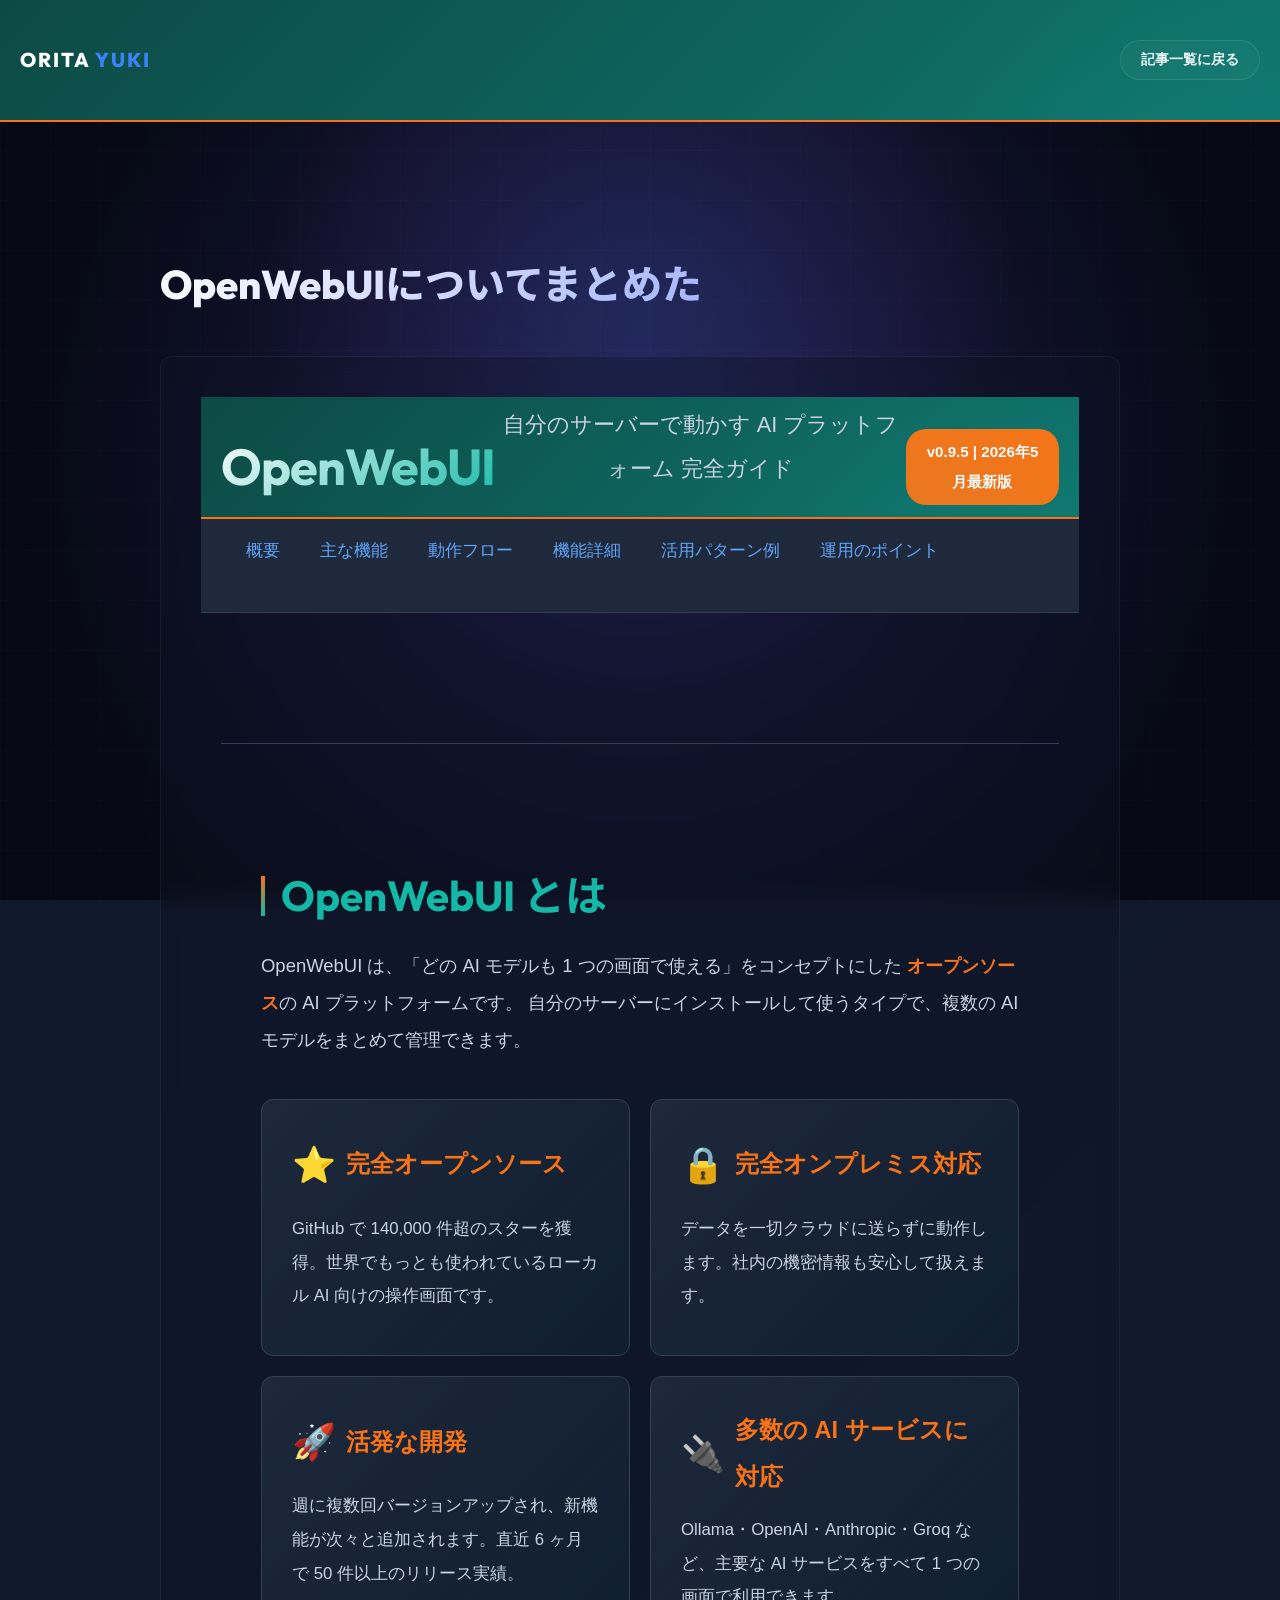
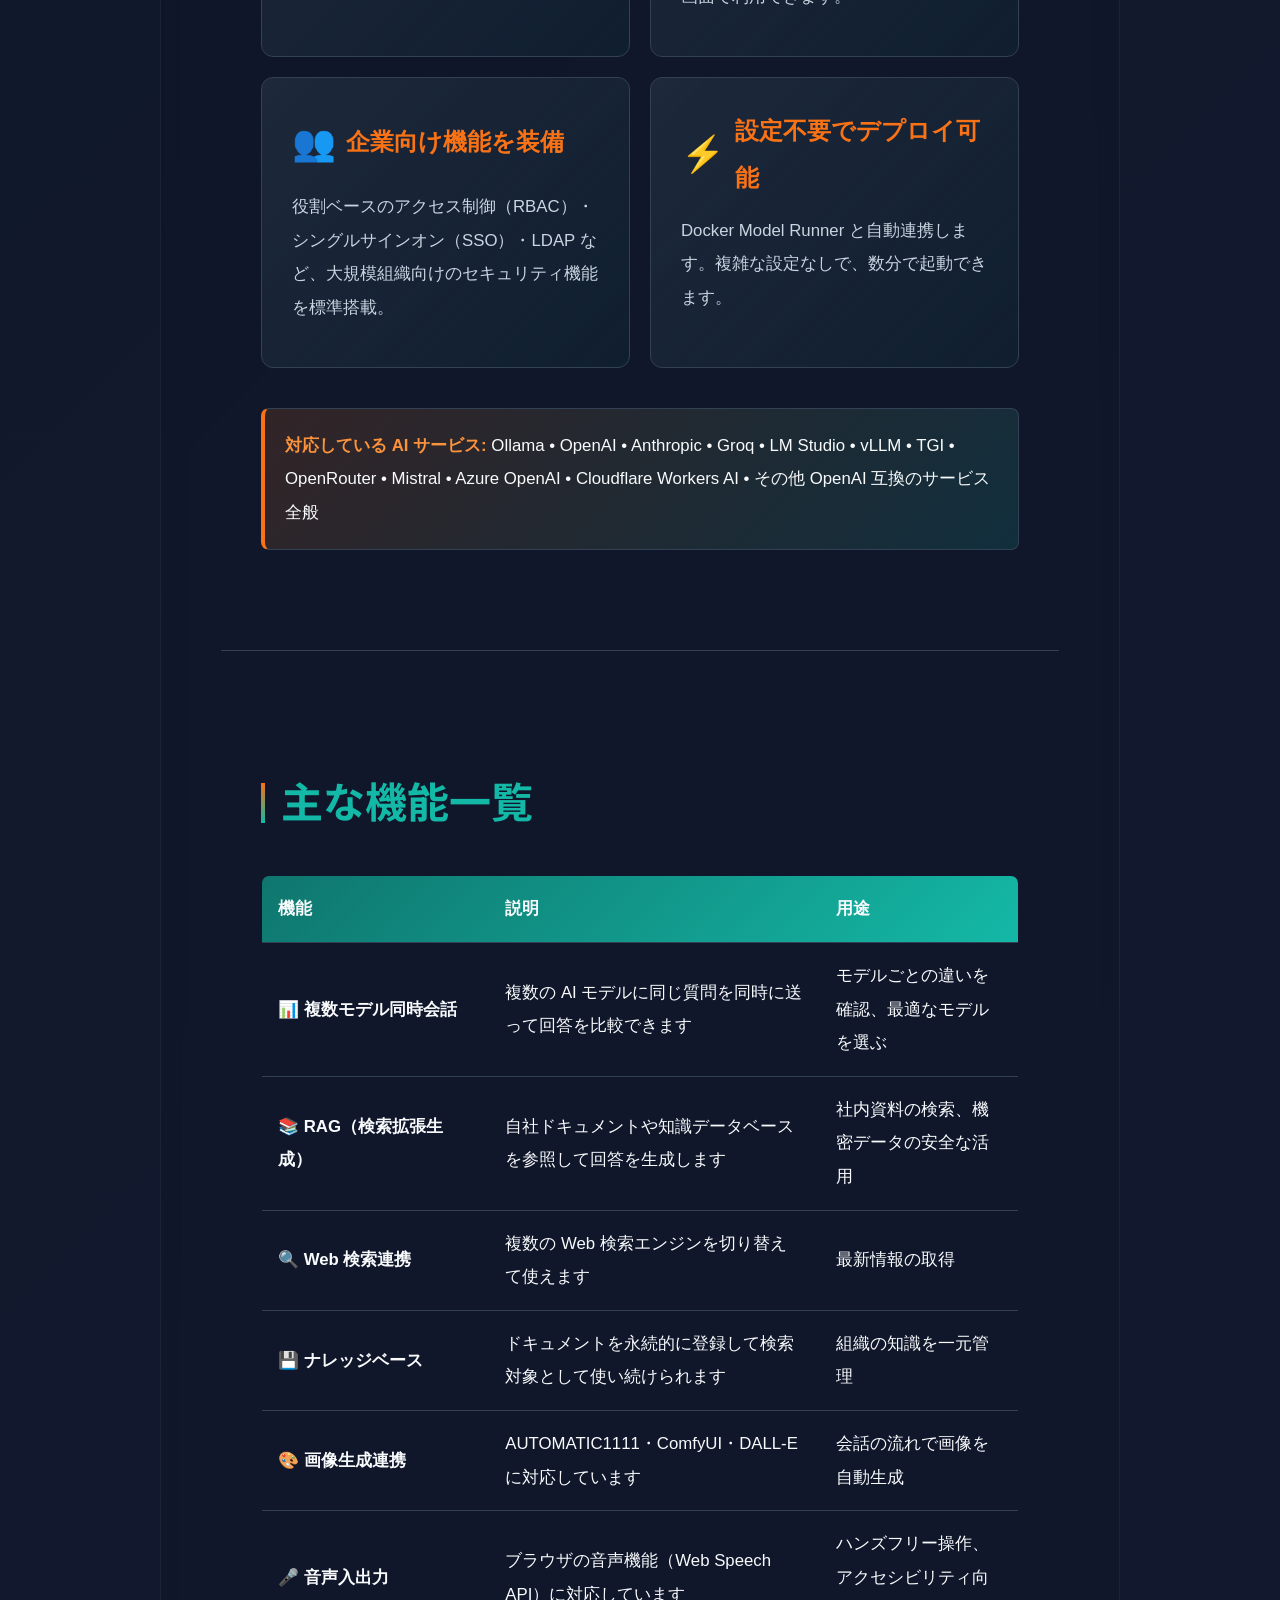
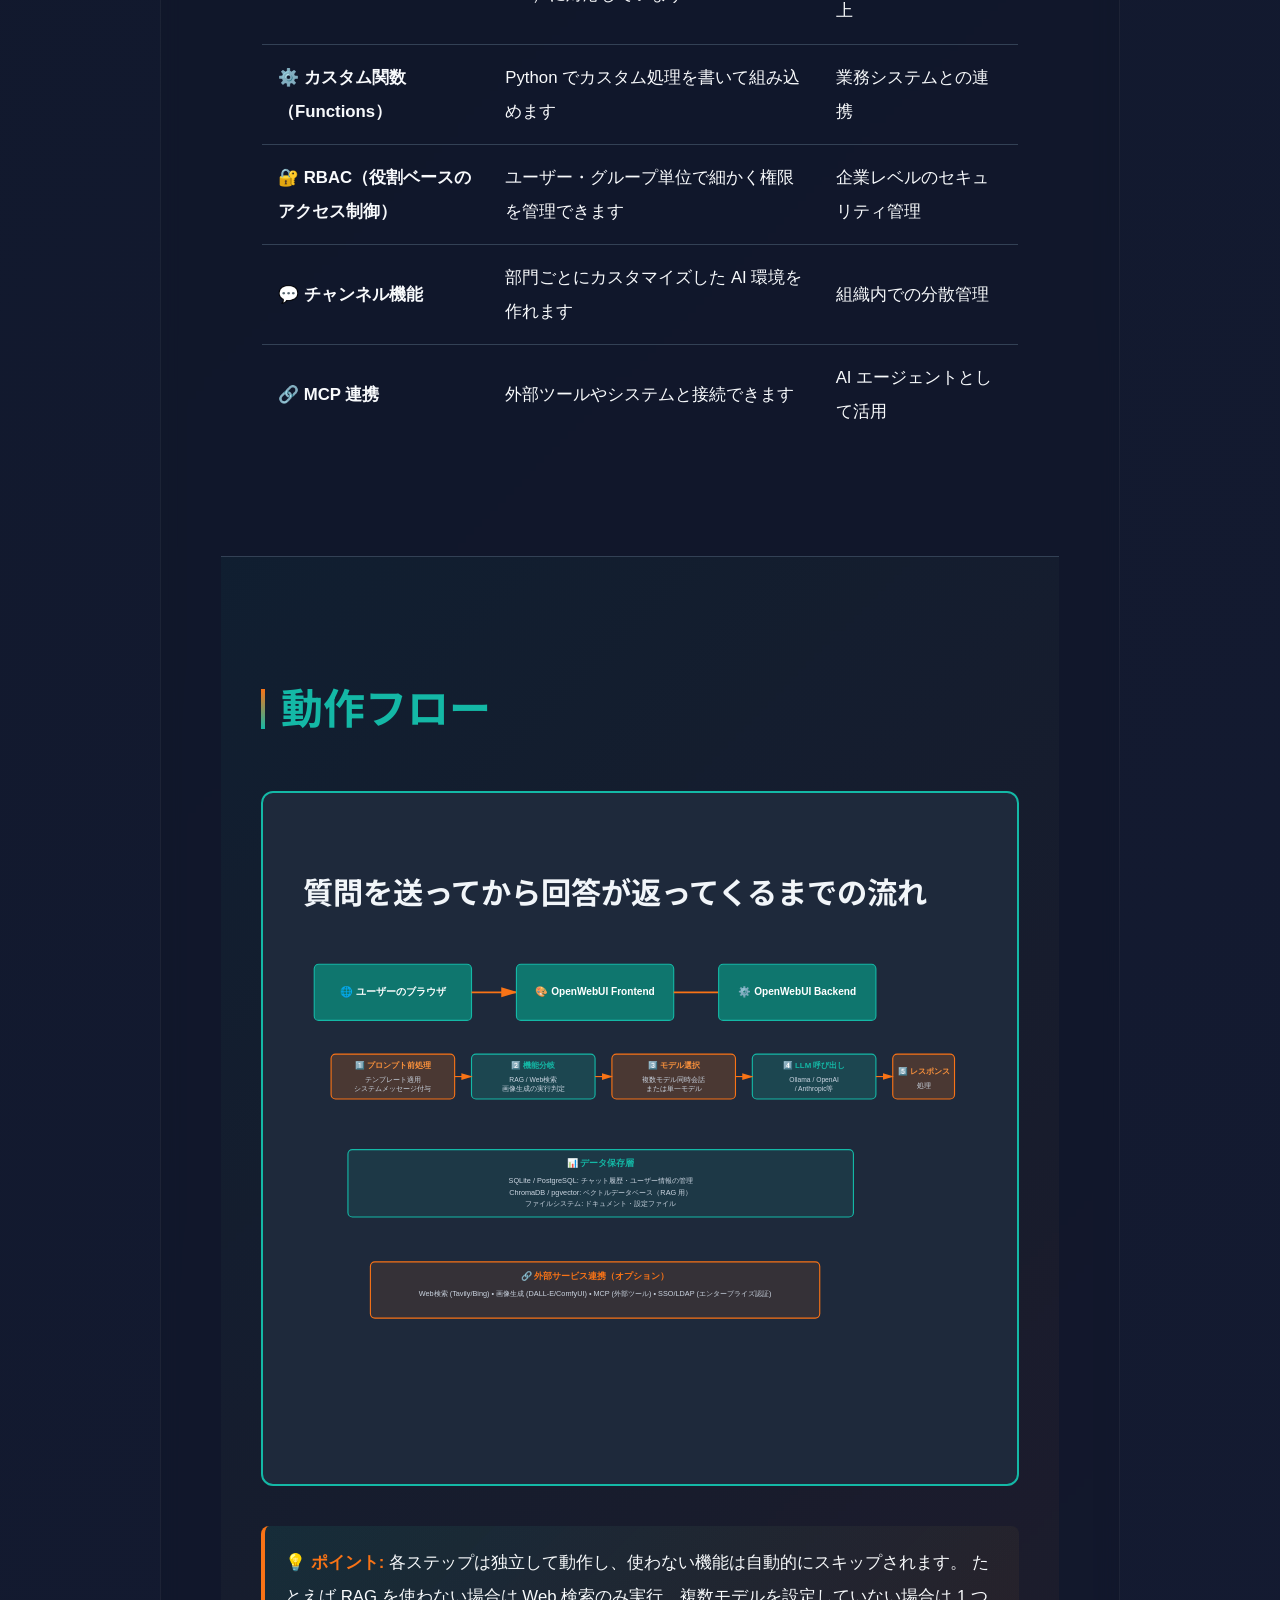
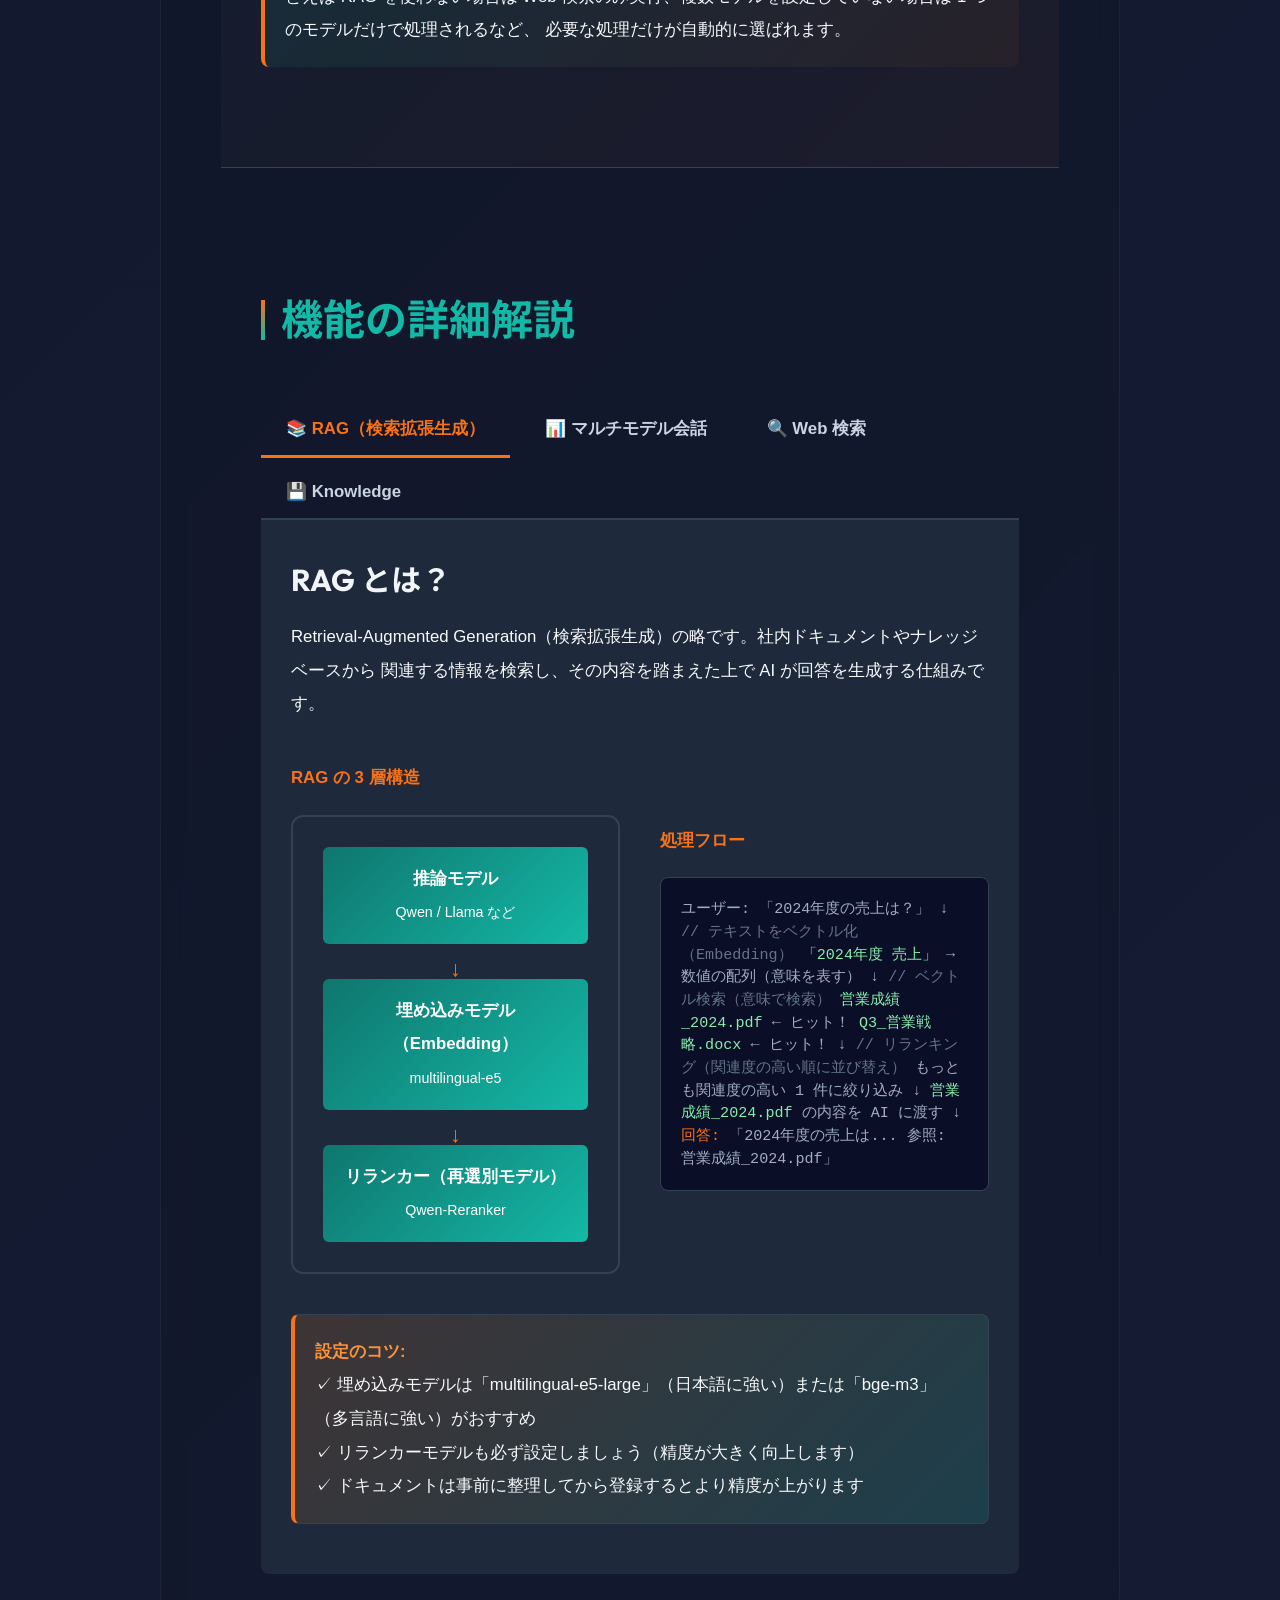
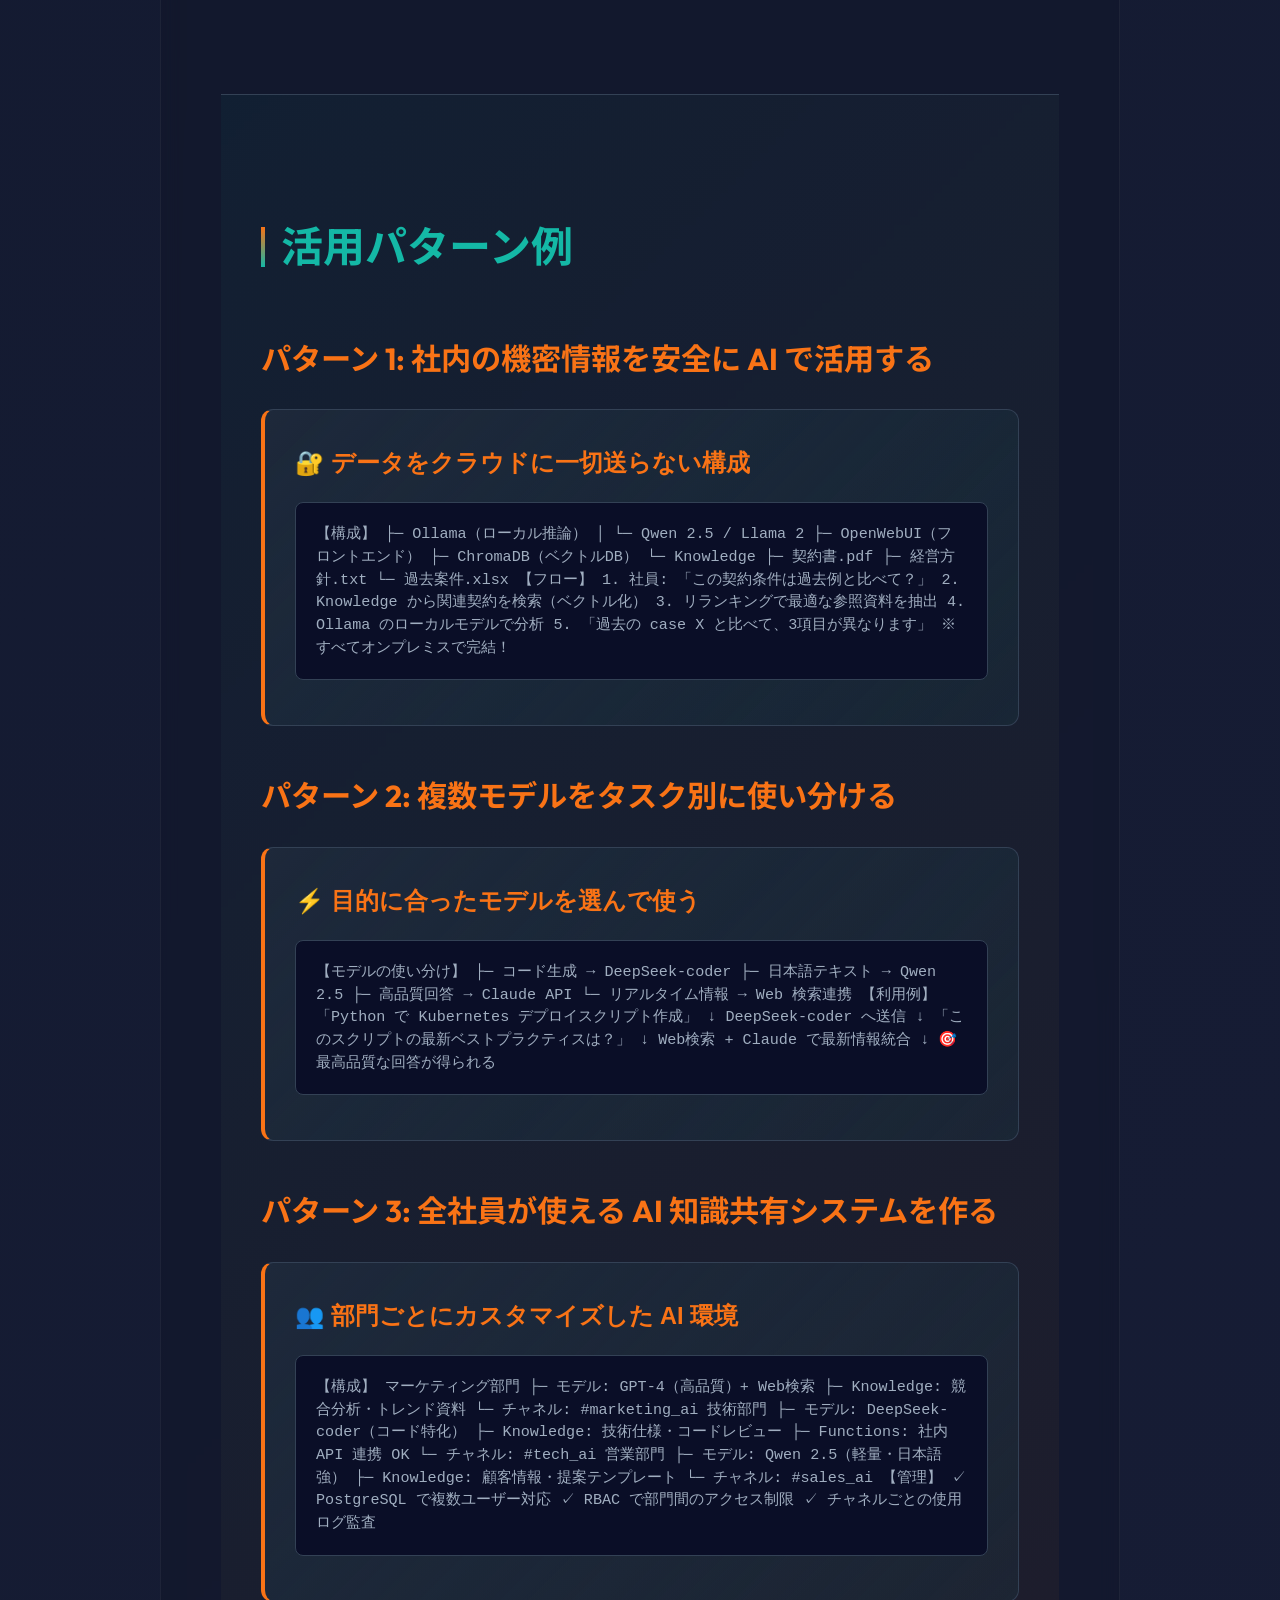
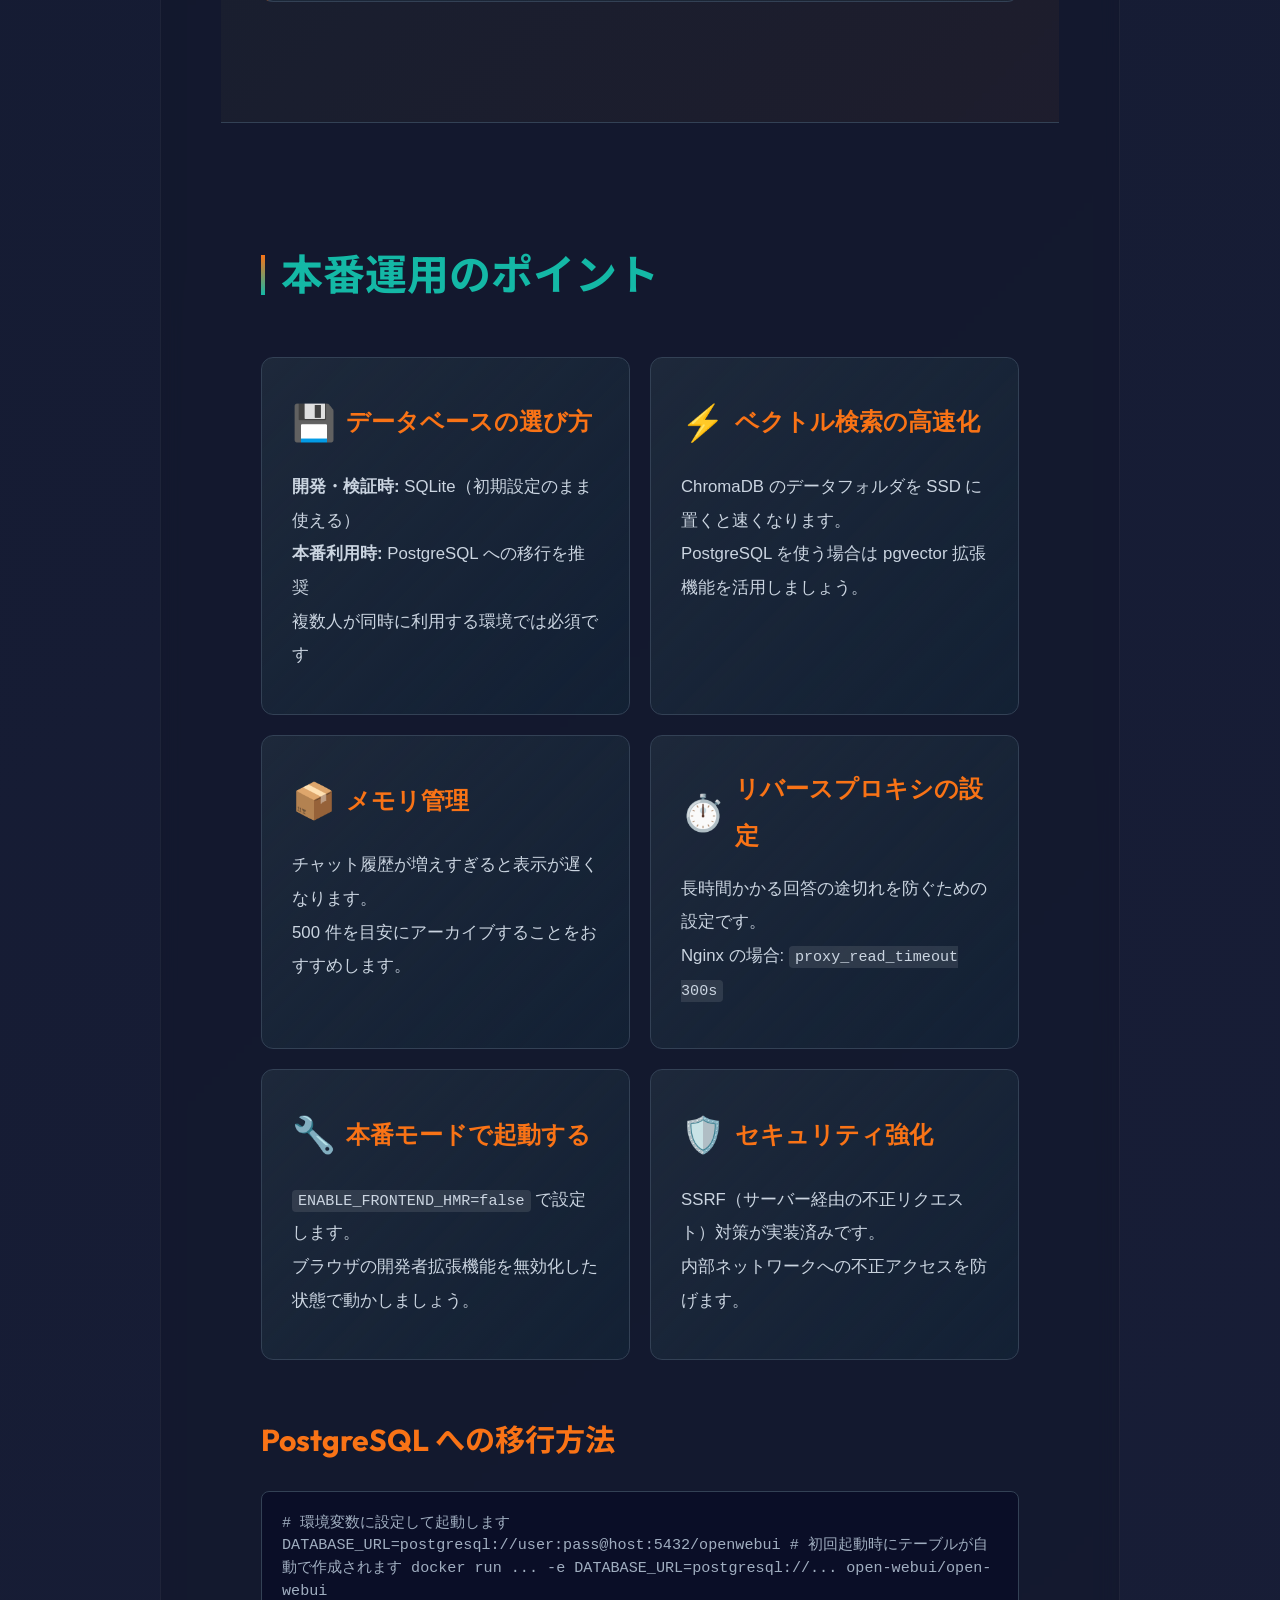
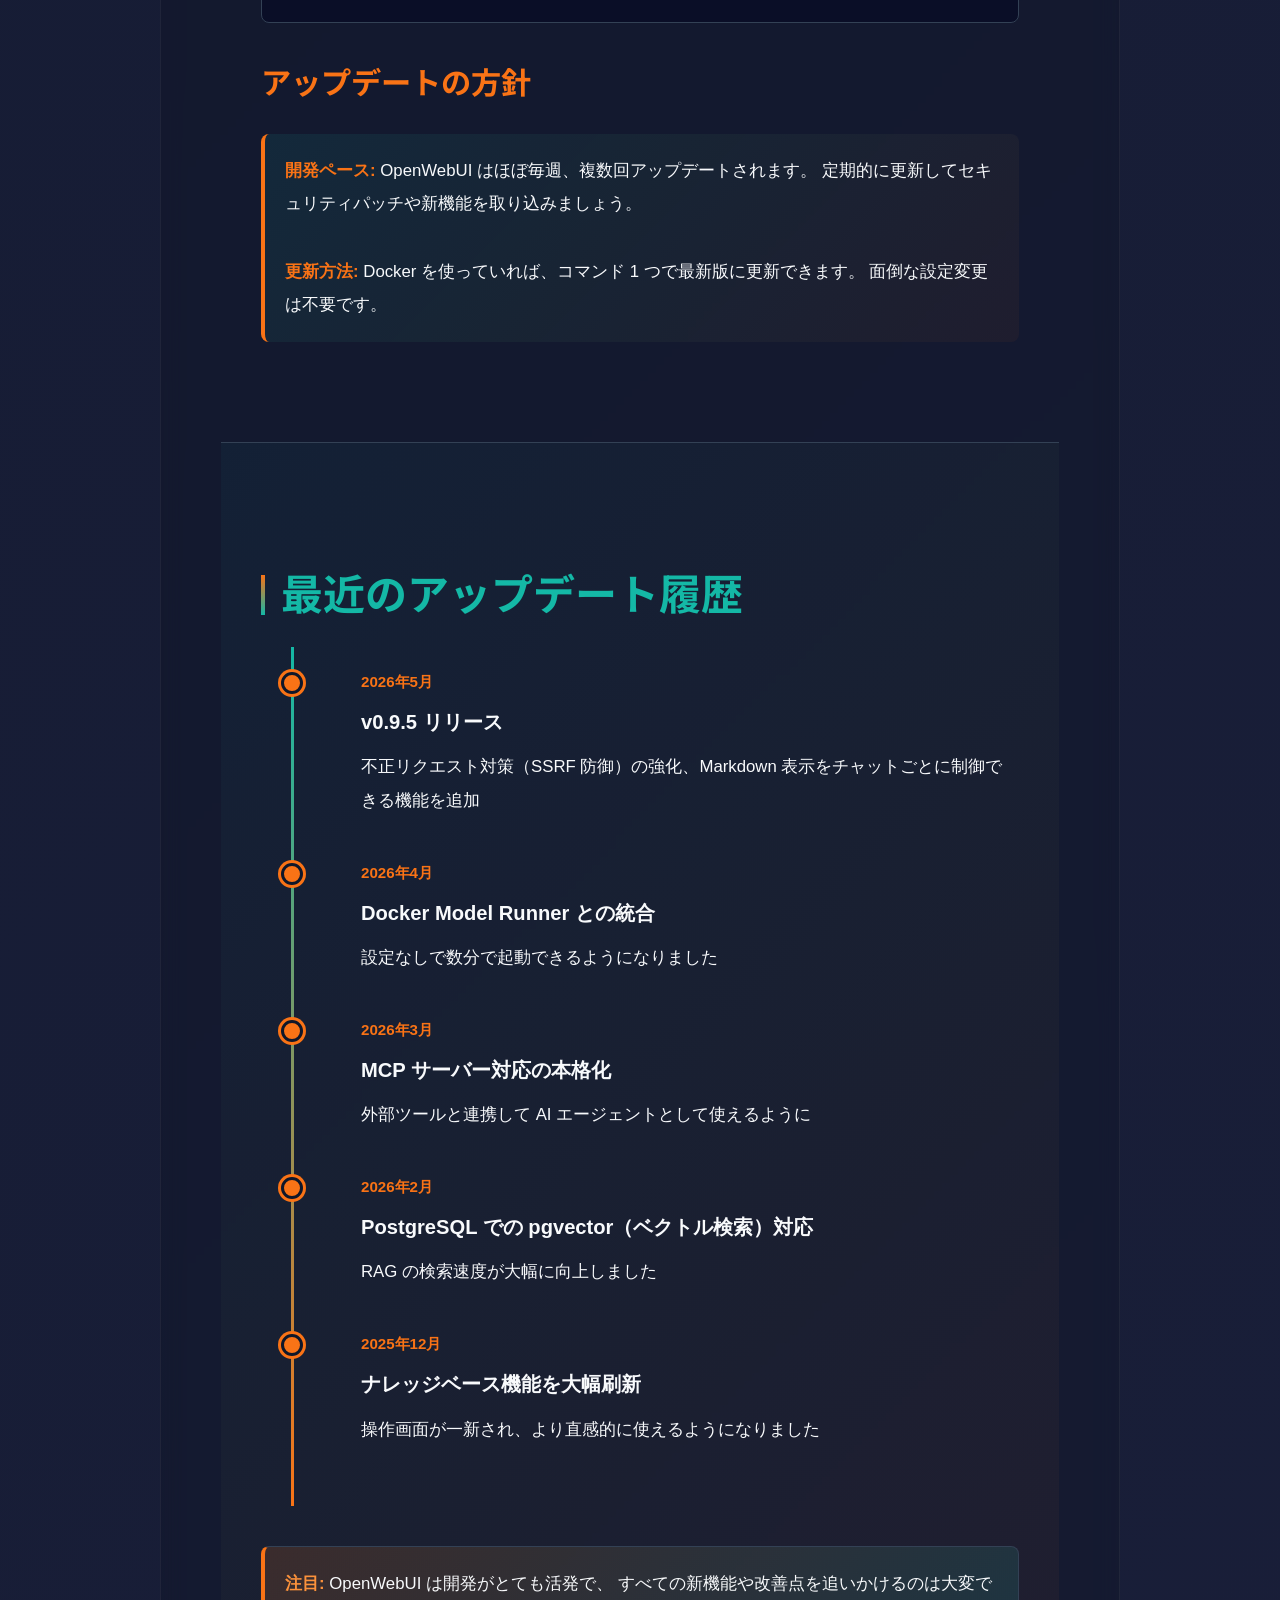
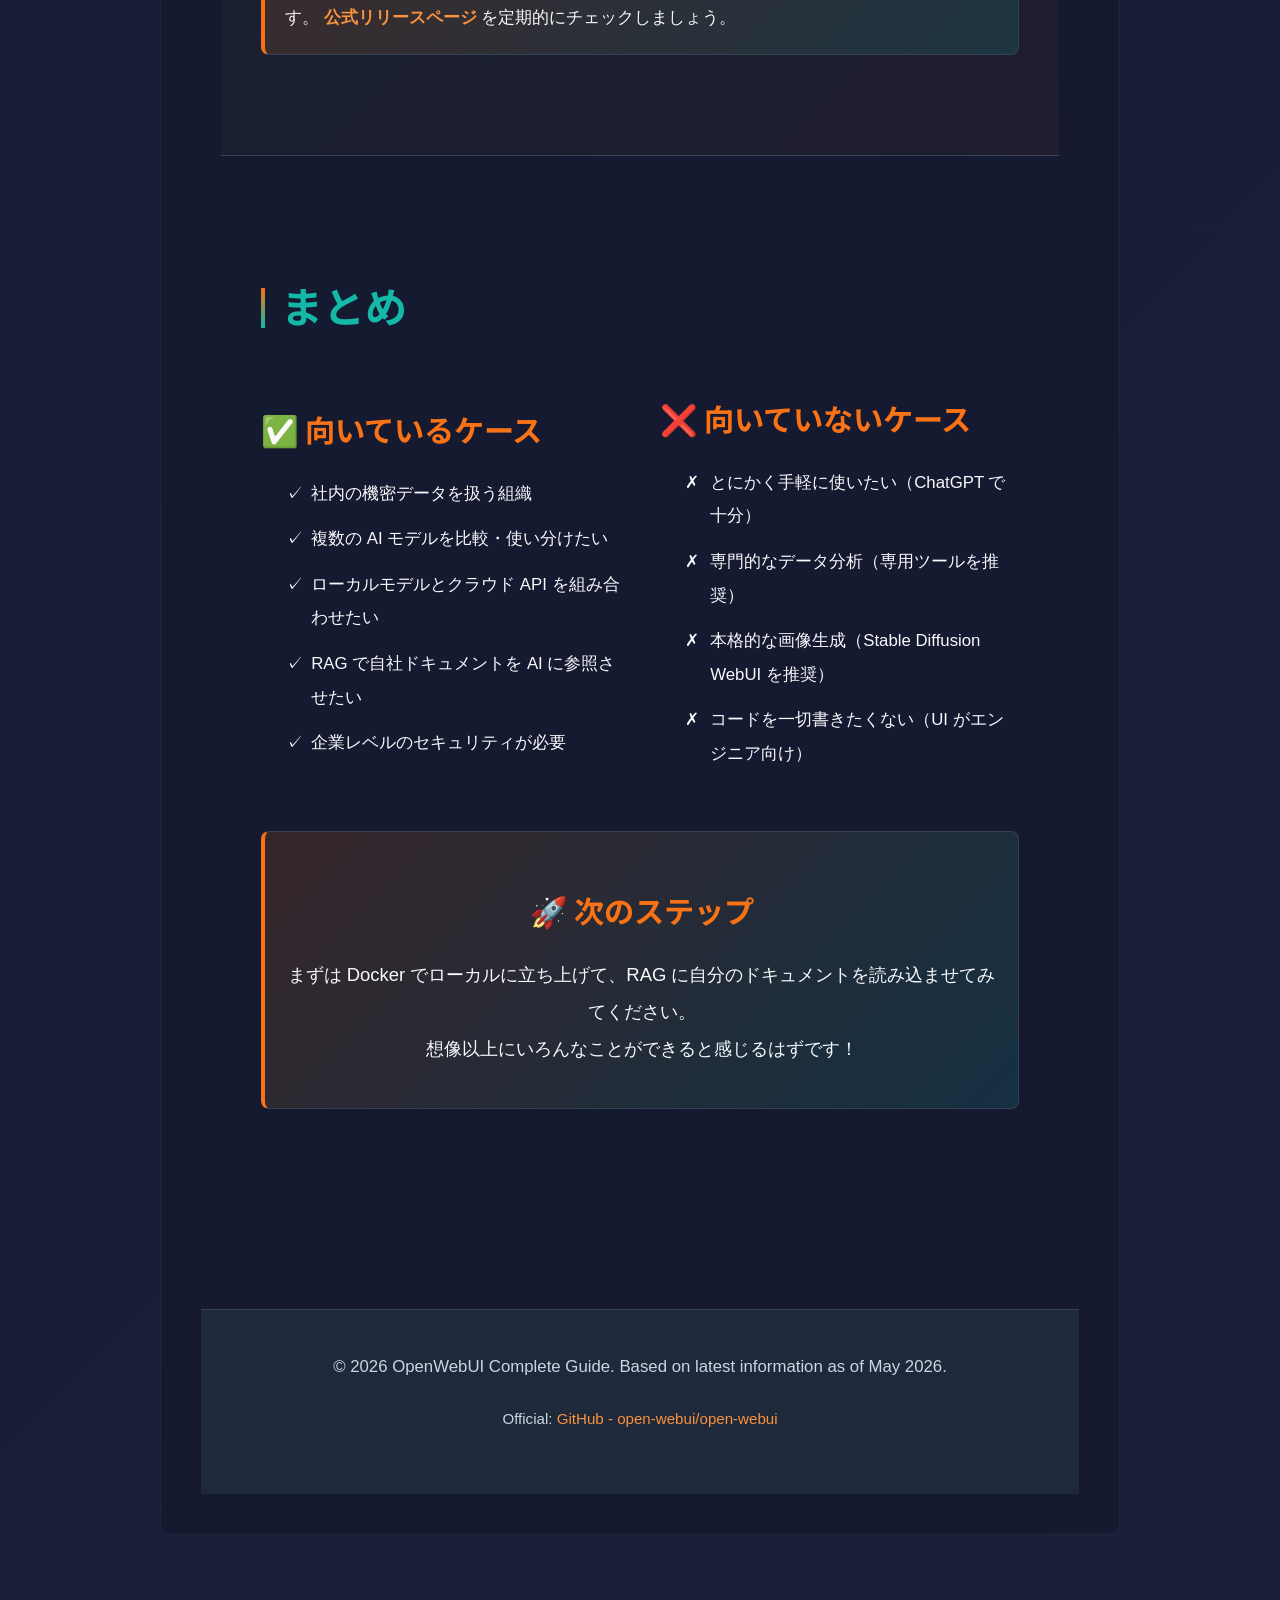
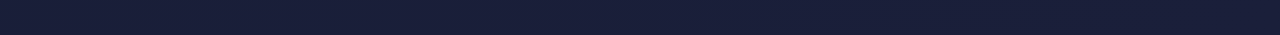
==== article_001.html @ 6fba6cfe "Add files via upload" ====
<!DOCTYPE html>
<html lang="ja">
<head>
    <meta charset="UTF-8">
    <meta name="viewport" content="width=device-width, initial-scale=1.0">
    <title>OpenWebUIについてまとめた</title>
    <link rel="stylesheet" href="style.css">
    <style>
        .article-body {
            background:rgba(15,22,38,.4);
            border:1px solid rgba(255,255,255,.05);
            backdrop-filter:blur(10px);
            padding:40px;border-radius:12px;margin-top:30px;
            color:#f8fafc;line-height:2;font-size:1.05rem;
        }
        .article-body p{margin-bottom:20px}
        .article-body h1,.article-body h2,.article-body h3{margin:30px 0 10px;font-weight:700}
        .article-body ul,.article-body ol{padding-left:1.5em;margin-bottom:20px}
        .article-body li{margin-bottom:6px}
        .article-body code{background:rgba(255,255,255,.1);padding:2px 6px;border-radius:4px;font-family:monospace;font-size:.9em}
        .article-body pre{background:rgba(0,0,0,.3);padding:16px;border-radius:8px;overflow-x:auto;margin-bottom:20px}
        .article-body pre code{background:none;padding:0}
        .article-body a{color:#60a5fa}
        .article-body blockquote{border-left:4px solid rgba(255,255,255,.3);padding-left:16px;margin:20px 0;color:rgba(248,250,252,.7)}
    </style>
</head>
<body>
    <div class="animated-bg">
        <div class="bg-lines" id="bgLines"></div>
        <div class="bg-blob"  id="bgBlob"></div>
    </div>
    <header>
        <a href="index.html" class="logo">ORITA <span class="logo-highlight">YUKI</span></a>
        <a href="articles.html" class="header-home-btn">記事一覧に戻る</a>
    </header>
    <main>
        <h1 class="page-title reveal">OpenWebUIについてまとめた</h1>
        <div class="article-body reveal">
<!DOCTYPE html>
<html lang="ja">
<head>
    <meta charset="UTF-8">
    <meta name="viewport" content="width=device-width, initial-scale=1.0">
    <title>OpenWebUI 完全ガイド 2026年5月最新版</title>
    <style>
        :root {
            --primary: #0f766e;
            --primary-light: #14b8a6;
            --primary-dark: #0d4a45;
            --accent: #f97316;
            --accent-light: #fb923c;
            --bg: #0f172a;
            --bg-card: #1e293b;
            --text: #f1f5f9;
            --text-muted: #cbd5e1;
            --border: #334155;
        }

        * {
            margin: 0;
            padding: 0;
            box-sizing: border-box;
        }

        body {
            font-family: 'Segoe UI', -apple-system, BlinkMacSystemFont, 'Helvetica Neue', sans-serif;
            background: linear-gradient(135deg, var(--bg) 0%, #1a1f3a 100%);
            color: var(--text);
            line-height: 1.6;
            overflow-x: hidden;
        }

        /* Header */
        header {
            background: linear-gradient(135deg, var(--primary-dark) 0%, var(--primary) 100%);
            padding: 60px 20px;
            text-align: center;
            border-bottom: 2px solid var(--accent);
            position: relative;
            overflow: hidden;
        }

        header::before {
            content: '';
            position: absolute;
            top: -50%;
            right: -10%;
            width: 500px;
            height: 500px;
            background: radial-gradient(circle, rgba(20, 184, 166, 0.1) 0%, transparent 70%);
            border-radius: 50%;
        }

        header h1 {
            font-size: 3em;
            font-weight: 800;
            margin-bottom: 10px;
            position: relative;
            z-index: 1;
            letter-spacing: -1px;
            background: linear-gradient(135deg, #ffffff 0%, var(--primary-light) 100%);
            -webkit-background-clip: text;
            -webkit-text-fill-color: transparent;
            background-clip: text;
        }

        header p {
            font-size: 1.3em;
            color: var(--text-muted);
            position: relative;
            z-index: 1;
        }

        .version-badge {
            display: inline-block;
            background: var(--accent);
            color: white;
            padding: 8px 16px;
            border-radius: 20px;
            font-size: 0.9em;
            font-weight: 600;
            margin-top: 20px;
            animation: pulse 2s ease-in-out infinite;
        }

        @keyframes pulse {
            0%, 100% { opacity: 1; }
            50% { opacity: 0.8; }
        }

        /* Container */
        .container {
            max-width: 1200px;
            margin: 0 auto;
            padding: 0 20px;
        }

        /* Navigation */
        nav {
            background: var(--bg-card);
            border-bottom: 1px solid var(--border);
            position: sticky;
            top: 0;
            z-index: 100;
            backdrop-filter: blur(10px);
        }

        nav ul {
            list-style: none;
            display: flex;
            flex-wrap: wrap;
            max-width: 1200px;
            margin: 0 auto;
            padding: 0 20px;
        }

        nav a {
            display: block;
            padding: 15px 20px;
            color: var(--text-muted);
            text-decoration: none;
            border-bottom: 3px solid transparent;
            transition: all 0.3s ease;
            font-weight: 500;
        }

        nav a:hover {
            color: var(--accent);
            border-bottom-color: var(--accent);
        }

        /* Main Content */
        main {
            animation: fadeIn 0.6s ease-out;
        }

        @keyframes fadeIn {
            from {
                opacity: 0;
                transform: translateY(20px);
            }
            to {
                opacity: 1;
                transform: translateY(0);
            }
        }

        /* Sections */
        section {
            padding: 80px 20px;
            border-top: 1px solid var(--border);
        }

        section h2 {
            font-size: 2.5em;
            margin-bottom: 30px;
            color: var(--primary-light);
            position: relative;
            padding-left: 20px;
        }

        section h2::before {
            content: '';
            position: absolute;
            left: 0;
            top: 50%;
            transform: translateY(-50%);
            width: 4px;
            height: 40px;
            background: linear-gradient(180deg, var(--accent) 0%, var(--primary-light) 100%);
        }

        section h3 {
            font-size: 1.8em;
            margin: 40px 0 20px 0;
            color: var(--text);
        }

        /* Feature Grid */
        .feature-grid {
            display: grid;
            grid-template-columns: repeat(auto-fit, minmax(300px, 1fr));
            gap: 20px;
            margin: 40px 0;
        }

        .feature-card {
            background: linear-gradient(135deg, var(--bg-card) 0%, rgba(20, 184, 166, 0.05) 100%);
            border: 1px solid var(--border);
            border-radius: 12px;
            padding: 30px;
            transition: all 0.3s ease;
            position: relative;
            overflow: hidden;
        }

        .feature-card::before {
            content: '';
            position: absolute;
            top: 0;
            left: 0;
            right: 0;
            height: 3px;
            background: linear-gradient(90deg, var(--accent), var(--primary-light));
            transform: scaleX(0);
            transform-origin: left;
            transition: transform 0.3s ease;
        }

        .feature-card:hover {
            border-color: var(--primary-light);
            box-shadow: 0 8px 32px rgba(20, 184, 166, 0.15);
            transform: translateY(-5px);
        }

        .feature-card:hover::before {
            transform: scaleX(1);
        }

        .feature-card h4 {
            font-size: 1.4em;
            margin-bottom: 12px;
            color: var(--accent);
            display: flex;
            align-items: center;
            gap: 10px;
        }

        .feature-card p {
            color: var(--text-muted);
            margin-bottom: 12px;
        }

        .feature-icon {
            font-size: 1.5em;
        }

        /* Flow Diagram */
        .flow-diagram {
            background: var(--bg-card);
            border: 2px solid var(--primary-light);
            border-radius: 12px;
            padding: 40px;
            margin: 40px 0;
            position: relative;
            overflow-x: auto;
        }

        .flow-step {
            display: inline-flex;
            align-items: center;
            gap: 15px;
            margin-right: 20px;
            margin-bottom: 20px;
        }

        .flow-box {
            background: linear-gradient(135deg, var(--primary) 0%, var(--primary-light) 100%);
            color: white;
            padding: 15px 25px;
            border-radius: 8px;
            font-weight: 600;
            white-space: nowrap;
            min-width: fit-content;
        }

        .flow-arrow {
            color: var(--accent);
            font-size: 1.5em;
            font-weight: bold;
        }

        /* Code Block */
        .code-block {
            background: #0a0e27;
            border: 1px solid var(--border);
            border-radius: 8px;
            padding: 20px;
            margin: 20px 0;
            overflow-x: auto;
            font-family: 'Courier New', monospace;
            font-size: 0.9em;
            color: #a0aec0;
            line-height: 1.5;
        }

        .code-block .keyword { color: #f97316; }
        .code-block .string { color: #86efac; }
        .code-block .comment { color: #64748b; }
        .code-block .function { color: #60a5fa; }

        /* Table */
        table {
            width: 100%;
            border-collapse: collapse;
            margin: 30px 0;
            border-radius: 8px;
            overflow: hidden;
            border: 1px solid var(--border);
        }

        thead {
            background: linear-gradient(135deg, var(--primary) 0%, var(--primary-light) 100%);
        }

        th, td {
            padding: 16px;
            text-align: left;
            border-bottom: 1px solid var(--border);
        }

        tr:hover {
            background-color: rgba(20, 184, 166, 0.05);
        }

        tbody tr:last-child td {
            border-bottom: none;
        }

        /* Tabs */
        .tabs {
            margin: 40px 0;
        }

        .tab-buttons {
            display: flex;
            gap: 10px;
            border-bottom: 2px solid var(--border);
            margin-bottom: 0;
            flex-wrap: wrap;
        }

        .tab-button {
            background: none;
            border: none;
            padding: 15px 25px;
            color: var(--text-muted);
            cursor: pointer;
            font-size: 1em;
            font-weight: 600;
            transition: all 0.3s ease;
            border-bottom: 3px solid transparent;
            margin-bottom: -2px;
        }

        .tab-button.active {
            color: var(--accent);
            border-bottom-color: var(--accent);
        }

        .tab-button:hover {
            color: var(--text);
        }

        .tab-content {
            background: var(--bg-card);
            padding: 30px;
            border-radius: 0 0 8px 8px;
            display: none;
            animation: fadeIn 0.3s ease;
        }

        .tab-content.active {
            display: block;
        }

        /* Timeline */
        .timeline {
            position: relative;
            padding: 20px 0;
        }

        .timeline::before {
            content: '';
            position: absolute;
            left: 30px;
            top: 0;
            bottom: 0;
            width: 3px;
            background: linear-gradient(180deg, var(--primary-light) 0%, var(--accent) 100%);
        }

        .timeline-item {
            margin-left: 100px;
            margin-bottom: 40px;
            position: relative;
        }

        .timeline-item::before {
            content: '';
            position: absolute;
            left: -80px;
            top: 5px;
            width: 16px;
            height: 16px;
            background: var(--accent);
            border-radius: 50%;
            border: 3px solid var(--bg);
            box-shadow: 0 0 0 3px var(--accent);
        }

        .timeline-date {
            font-size: 0.9em;
            color: var(--accent);
            font-weight: 600;
            margin-bottom: 5px;
        }

        .timeline-content h4 {
            font-size: 1.2em;
            margin-bottom: 8px;
        }

        /* Info Box */
        .info-box {
            background: linear-gradient(135deg, rgba(20, 184, 166, 0.1) 0%, rgba(249, 115, 22, 0.05) 100%);
            border-left: 4px solid var(--accent);
            padding: 20px;
            border-radius: 8px;
            margin: 20px 0;
        }

        .info-box strong {
            color: var(--accent);
        }

        /* Footer */
        footer {
            background: var(--bg-card);
            border-top: 1px solid var(--border);
            padding: 40px 20px;
            text-align: center;
            color: var(--text-muted);
        }

        /* Responsive */
        @media (max-width: 768px) {
            header h1 {
                font-size: 2em;
            }

            section {
                padding: 40px 20px;
            }

            section h2 {
                font-size: 1.8em;
            }

            nav ul {
                justify-content: center;
            }

            nav a {
                padding: 12px 15px;
                font-size: 0.9em;
            }

            .flow-diagram {
                padding: 20px;
            }

            .feature-grid {
                grid-template-columns: 1fr;
            }

            table {
                font-size: 0.9em;
            }

            th, td {
                padding: 12px;
            }
        }

        /* Highlight Box */
        .highlight {
            background: linear-gradient(135deg, rgba(249, 115, 22, 0.15) 0%, rgba(20, 184, 166, 0.15) 100%);
            border: 1px solid var(--border);
            padding: 20px;
            border-radius: 8px;
            margin: 20px 0;
            border-left: 4px solid var(--accent);
        }

        .highlight strong {
            color: var(--accent-light);
        }

        /* Two Column Layout */
        .two-col {
            display: grid;
            grid-template-columns: 1fr 1fr;
            gap: 40px;
            align-items: center;
        }

        @media (max-width: 768px) {
            .two-col {
                grid-template-columns: 1fr;
            }
        }

        .diagram-box {
            background: var(--bg-card);
            border: 2px solid var(--border);
            border-radius: 12px;
            padding: 30px;
            text-align: center;
        }

        .diagram-box h4 {
            color: var(--primary-light);
            margin-bottom: 20px;
        }

        .diagram-svg {
            width: 100%;
            height: auto;
        }

        /* Scrollbar */
        ::-webkit-scrollbar {
            width: 10px;
        }

        ::-webkit-scrollbar-track {
            background: var(--bg);
        }

        ::-webkit-scrollbar-thumb {
            background: var(--primary);
            border-radius: 5px;
        }

        ::-webkit-scrollbar-thumb:hover {
            background: var(--primary-light);
        }
    </style>
</head>
<body>
    <header>
        <h1>OpenWebUI</h1>
        <p>自分のサーバーで動かす AI プラットフォーム 完全ガイド</p>
        <div class="version-badge">v0.9.5 | 2026年5月最新版</div>
    </header>

    <nav>
        <ul>
            <li><a href="#overview">概要</a></li>
            <li><a href="#features">主な機能</a></li>
            <li><a href="#workflow">動作フロー</a></li>
            <li><a href="#details">機能詳細</a></li>
            <li><a href="#patterns">活用パターン例</a></li>
            <li><a href="#tips">運用のポイント</a></li>
        </ul>
    </nav>

    <main>
        <!-- Overview Section -->
        <section id="overview">
            <div class="container">
                <h2>OpenWebUI とは</h2>
                
                <p style="font-size: 1.1em; color: var(--text-muted); margin-bottom: 30px;">
                    OpenWebUI は、「どの AI モデルも 1 つの画面で使える」をコンセプトにした
                    <strong style="color: var(--accent);">オープンソース</strong>の AI プラットフォームです。
                    自分のサーバーにインストールして使うタイプで、複数の AI モデルをまとめて管理できます。
                </p>

                <div class="feature-grid">
                    <div class="feature-card">
                        <h4><span class="feature-icon">⭐</span>完全オープンソース</h4>
                        <p>GitHub で 140,000 件超のスターを獲得。世界でもっとも使われているローカル AI 向けの操作画面です。</p>
                    </div>
                    <div class="feature-card">
                        <h4><span class="feature-icon">🔒</span>完全オンプレミス対応</h4>
                        <p>データを一切クラウドに送らずに動作します。社内の機密情報も安心して扱えます。</p>
                    </div>
                    <div class="feature-card">
                        <h4><span class="feature-icon">🚀</span>活発な開発</h4>
                        <p>週に複数回バージョンアップされ、新機能が次々と追加されます。直近 6 ヶ月で 50 件以上のリリース実績。</p>
                    </div>
                    <div class="feature-card">
                        <h4><span class="feature-icon">🔌</span>多数の AI サービスに対応</h4>
                        <p>Ollama・OpenAI・Anthropic・Groq など、主要な AI サービスをすべて 1 つの画面で利用できます。</p>
                    </div>
                    <div class="feature-card">
                        <h4><span class="feature-icon">👥</span>企業向け機能を装備</h4>
                        <p>役割ベースのアクセス制御（RBAC）・シングルサインオン（SSO）・LDAP など、大規模組織向けのセキュリティ機能を標準搭載。</p>
                    </div>
                    <div class="feature-card">
                        <h4><span class="feature-icon">⚡</span>設定不要でデプロイ可能</h4>
                        <p>Docker Model Runner と自動連携します。複雑な設定なしで、数分で起動できます。</p>
                    </div>
                </div>

                <div class="highlight" style="margin-top: 40px;">
                    <strong>対応している AI サービス:</strong> Ollama • OpenAI • Anthropic • Groq • LM Studio • vLLM • TGI • 
                    OpenRouter • Mistral • Azure OpenAI • Cloudflare Workers AI • その他 OpenAI 互換のサービス全般
                </div>
            </div>
        </section>

        <!-- Features Section -->
        <section id="features">
            <div class="container">
                <h2>主な機能一覧</h2>

                <table>
                    <thead>
                        <tr>
                            <th>機能</th>
                            <th>説明</th>
                            <th>用途</th>
                        </tr>
                    </thead>
                    <tbody>
                        <tr>
                            <td><strong>📊 複数モデル同時会話</strong></td>
                            <td>複数の AI モデルに同じ質問を同時に送って回答を比較できます</td>
                            <td>モデルごとの違いを確認、最適なモデルを選ぶ</td>
                        </tr>
                        <tr>
                            <td><strong>📚 RAG（検索拡張生成）</strong></td>
                            <td>自社ドキュメントや知識データベースを参照して回答を生成します</td>
                            <td>社内資料の検索、機密データの安全な活用</td>
                        </tr>
                        <tr>
                            <td><strong>🔍 Web 検索連携</strong></td>
                            <td>複数の Web 検索エンジンを切り替えて使えます</td>
                            <td>最新情報の取得</td>
                        </tr>
                        <tr>
                            <td><strong>💾 ナレッジベース</strong></td>
                            <td>ドキュメントを永続的に登録して検索対象として使い続けられます</td>
                            <td>組織の知識を一元管理</td>
                        </tr>
                        <tr>
                            <td><strong>🎨 画像生成連携</strong></td>
                            <td>AUTOMATIC1111・ComfyUI・DALL-E に対応しています</td>
                            <td>会話の流れで画像を自動生成</td>
                        </tr>
                        <tr>
                            <td><strong>🎤 音声入出力</strong></td>
                            <td>ブラウザの音声機能（Web Speech API）に対応しています</td>
                            <td>ハンズフリー操作、アクセシビリティ向上</td>
                        </tr>
                        <tr>
                            <td><strong>⚙️ カスタム関数（Functions）</strong></td>
                            <td>Python でカスタム処理を書いて組み込めます</td>
                            <td>業務システムとの連携</td>
                        </tr>
                        <tr>
                            <td><strong>🔐 RBAC（役割ベースのアクセス制御）</strong></td>
                            <td>ユーザー・グループ単位で細かく権限を管理できます</td>
                            <td>企業レベルのセキュリティ管理</td>
                        </tr>
                        <tr>
                            <td><strong>💬 チャンネル機能</strong></td>
                            <td>部門ごとにカスタマイズした AI 環境を作れます</td>
                            <td>組織内での分散管理</td>
                        </tr>
                        <tr>
                            <td><strong>🔗 MCP 連携</strong></td>
                            <td>外部ツールやシステムと接続できます</td>
                            <td>AI エージェントとして活用</td>
                        </tr>
                    </tbody>
                </table>
            </div>
        </section>

        <!-- Workflow Section -->
        <section id="workflow" style="background: linear-gradient(135deg, rgba(20, 184, 166, 0.05) 0%, rgba(249, 115, 22, 0.05) 100%);">
            <div class="container">
                <h2>動作フロー</h2>

                <div class="flow-diagram">
                    <h3 style="margin-bottom: 30px; color: var(--text);">質問を送ってから回答が返ってくるまでの流れ</h3>
                    
                    <svg viewBox="0 0 1200 800" style="width: 100%; height: auto; margin-bottom: 30px;">
                        <!-- Layer 1: Browser -->
                        <rect x="20" y="20" width="280" height="100" fill="#0f766e" stroke="#14b8a6" stroke-width="2" rx="8"/>
                        <text x="160" y="75" text-anchor="middle" fill="white" font-size="18" font-weight="bold">🌐 ユーザーのブラウザ</text>

                        <!-- Arrow -->
                        <line x1="300" y1="70" x2="380" y2="70" stroke="#f97316" stroke-width="3" marker-end="url(#arrowhead)"/>
                        <defs>
                            <marker id="arrowhead" markerWidth="10" markerHeight="10" refX="9" refY="3" orient="auto">
                                <polygon points="0 0, 10 3, 0 6" fill="#f97316"/>
                            </marker>
                        </defs>

                        <!-- Layer 2: Frontend -->
                        <rect x="380" y="20" width="280" height="100" fill="#0f766e" stroke="#14b8a6" stroke-width="2" rx="8"/>
                        <text x="520" y="75" text-anchor="middle" fill="white" font-size="18" font-weight="bold">🎨 OpenWebUI Frontend</text>

                        <!-- Arrow -->
                        <line x1="660" y1="70" x2="740" y2="70" stroke="#f97316" stroke-width="3"/>

                        <!-- Layer 3: Backend -->
                        <rect x="740" y="20" width="280" height="100" fill="#0f766e" stroke="#14b8a6" stroke-width="2" rx="8"/>
                        <text x="880" y="75" text-anchor="middle" fill="white" font-size="18" font-weight="bold">⚙️ OpenWebUI Backend</text>

                        <!-- Processing Pipeline -->
                        <g>
                            <!-- Step 1 -->
                            <rect x="50" y="180" width="220" height="80" fill="rgba(249, 115, 22, 0.2)" stroke="#f97316" stroke-width="2" rx="8"/>
                            <text x="160" y="205" text-anchor="middle" fill="#fb923c" font-size="14" font-weight="bold">1️⃣ プロンプト前処理</text>
                            <text x="160" y="230" text-anchor="middle" fill="#cbd5e1" font-size="12">テンプレート適用</text>
                            <text x="160" y="245" text-anchor="middle" fill="#cbd5e1" font-size="12">システムメッセージ付与</text>

                            <!-- Step 2 -->
                            <rect x="300" y="180" width="220" height="80" fill="rgba(20, 184, 166, 0.2)" stroke="#14b8a6" stroke-width="2" rx="8"/>
                            <text x="410" y="205" text-anchor="middle" fill="#14b8a6" font-size="14" font-weight="bold">2️⃣ 機能分岐</text>
                            <text x="410" y="230" text-anchor="middle" fill="#cbd5e1" font-size="12">RAG / Web検索</text>
                            <text x="410" y="245" text-anchor="middle" fill="#cbd5e1" font-size="12">画像生成の実行判定</text>

                            <!-- Step 3 -->
                            <rect x="550" y="180" width="220" height="80" fill="rgba(249, 115, 22, 0.2)" stroke="#f97316" stroke-width="2" rx="8"/>
                            <text x="660" y="205" text-anchor="middle" fill="#fb923c" font-size="14" font-weight="bold">3️⃣ モデル選択</text>
                            <text x="660" y="230" text-anchor="middle" fill="#cbd5e1" font-size="12">複数モデル同時会話</text>
                            <text x="660" y="245" text-anchor="middle" fill="#cbd5e1" font-size="12">または単一モデル</text>

                            <!-- Step 4 -->
                            <rect x="800" y="180" width="220" height="80" fill="rgba(20, 184, 166, 0.2)" stroke="#14b8a6" stroke-width="2" rx="8"/>
                            <text x="910" y="205" text-anchor="middle" fill="#14b8a6" font-size="14" font-weight="bold">4️⃣ LLM 呼び出し</text>
                            <text x="910" y="230" text-anchor="middle" fill="#cbd5e1" font-size="12">Ollama / OpenAI</text>
                            <text x="910" y="245" text-anchor="middle" fill="#cbd5e1" font-size="12">/ Anthropic等</text>

                            <!-- Step 5 -->
                            <rect x="1050" y="180" width="110" height="80" fill="rgba(249, 115, 22, 0.2)" stroke="#f97316" stroke-width="2" rx="8"/>
                            <text x="1105" y="215" text-anchor="middle" fill="#fb923c" font-size="14" font-weight="bold">5️⃣ レスポンス</text>
                            <text x="1105" y="240" text-anchor="middle" fill="#cbd5e1" font-size="12">処理</text>

                            <!-- Arrows between steps -->
                            <line x1="270" y1="220" x2="300" y2="220" stroke="#f97316" stroke-width="2" marker-end="url(#arrowhead)"/>
                            <line x1="520" y1="220" x2="550" y2="220" stroke="#f97316" stroke-width="2" marker-end="url(#arrowhead)"/>
                            <line x1="770" y1="220" x2="800" y2="220" stroke="#f97316" stroke-width="2" marker-end="url(#arrowhead)"/>
                            <line x1="1020" y1="220" x2="1050" y2="220" stroke="#f97316" stroke-width="2" marker-end="url(#arrowhead)"/>
                        </g>

                        <!-- Data Storage -->
                        <rect x="80" y="350" width="900" height="120" fill="rgba(20, 184, 166, 0.1)" stroke="#14b8a6" stroke-width="2" rx="8"/>
                        <text x="530" y="380" text-anchor="middle" fill="#14b8a6" font-size="16" font-weight="bold">📊 データ保存層</text>
                        <text x="530" y="410" text-anchor="middle" fill="#cbd5e1" font-size="13">SQLite / PostgreSQL: チャット履歴・ユーザー情報の管理</text>
                        <text x="530" y="430" text-anchor="middle" fill="#cbd5e1" font-size="13">ChromaDB / pgvector: ベクトルデータベース（RAG 用）</text>
                        <text x="530" y="450" text-anchor="middle" fill="#cbd5e1" font-size="13">ファイルシステム: ドキュメント・設定ファイル</text>

                        <!-- External Services -->
                        <rect x="120" y="550" width="800" height="100" fill="rgba(249, 115, 22, 0.1)" stroke="#f97316" stroke-width="2" rx="8"/>
                        <text x="520" y="580" text-anchor="middle" fill="#f97316" font-size="16" font-weight="bold">🔗 外部サービス連携（オプション）</text>
                        <text x="520" y="610" text-anchor="middle" fill="#cbd5e1" font-size="13">Web検索 (Tavily/Bing) • 画像生成 (DALL-E/ComfyUI) • MCP (外部ツール) • SSO/LDAP (エンタープライズ認証)</text>
                    </svg>
                </div>

                <div class="info-box">
                    <strong>💡 ポイント:</strong> 各ステップは独立して動作し、使わない機能は自動的にスキップされます。
                    たとえば RAG を使わない場合は Web 検索のみ実行、複数モデルを設定していない場合は 1 つのモデルだけで処理されるなど、
                    必要な処理だけが自動的に選ばれます。
                </div>
            </div>
        </section>

        <!-- Features Details Section -->
        <section id="details">
            <div class="container">
                <h2>機能の詳細解説</h2>

                <div class="tabs">
                    <div class="tab-buttons">
                        <button class="tab-button active" onclick="switchTab(event, 'rag')">📚 RAG（検索拡張生成）</button>
                        <button class="tab-button" onclick="switchTab(event, 'multi-model')">📊 マルチモデル会話</button>
                        <button class="tab-button" onclick="switchTab(event, 'web-search')">🔍 Web 検索</button>
                        <button class="tab-button" onclick="switchTab(event, 'knowledge')">💾 Knowledge</button>
                    </div>

                    <!-- RAG Tab -->
                    <div id="rag" class="tab-content active">
                        <h3 style="margin-top: 0;">RAG とは？</h3>
                        <p>Retrieval-Augmented Generation（検索拡張生成）の略です。社内ドキュメントやナレッジベースから
                        関連する情報を検索し、その内容を踏まえた上で AI が回答を生成する仕組みです。</p>

                        <div class="two-col" style="margin: 40px 0;">
                            <div>
                                <h4 style="color: var(--accent); margin-bottom: 20px;">RAG の 3 層構造</h4>
                                <div class="diagram-box">
                                    <div style="background: linear-gradient(135deg, #0f766e 0%, #14b8a6 100%); 
                                               padding: 15px; border-radius: 6px; margin-bottom: 15px; color: white; font-weight: bold;">
                                        推論モデル<br/><span style="font-size: 0.85em; font-weight: normal;">Qwen / Llama など</span>
                                    </div>
                                    <div style="height: 20px; display: flex; align-items: center; justify-content: center; color: #f97316; font-size: 1.3em;">↓</div>
                                    <div style="background: linear-gradient(135deg, #0f766e 0%, #14b8a6 100%); 
                                               padding: 15px; border-radius: 6px; margin-bottom: 15px; color: white; font-weight: bold;">
                                        埋め込みモデル（Embedding）<br/><span style="font-size: 0.85em; font-weight: normal;">multilingual-e5</span>
                                    </div>
                                    <div style="height: 20px; display: flex; align-items: center; justify-content: center; color: #f97316; font-size: 1.3em;">↓</div>
                                    <div style="background: linear-gradient(135deg, #0f766e 0%, #14b8a6 100%); 
                                               padding: 15px; border-radius: 6px; color: white; font-weight: bold;">
                                        リランカー（再選別モデル）<br/><span style="font-size: 0.85em; font-weight: normal;">Qwen-Reranker</span>
                                    </div>
                                </div>
                            </div>
                            <div>
                                <h4 style="color: var(--accent); margin-bottom: 20px;">処理フロー</h4>
                                <div class="code-block" style="text-align: left;">
ユーザー: 「2024年度の売上は？」
    ↓
<span class="comment">// テキストをベクトル化（Embedding）</span>
<span class="string">「2024年度 売上」</span> → 数値の配列（意味を表す）
    ↓
<span class="comment">// ベクトル検索（意味で検索）</span>
<span class="string">営業成績_2024.pdf</span> ← ヒット！
<span class="string">Q3_営業戦略.docx</span> ← ヒット！
    ↓
<span class="comment">// リランキング（関連度の高い順に並び替え）</span>
もっとも関連度の高い 1 件に絞り込み
    ↓
<span class="string">営業成績_2024.pdf</span> の内容を AI に渡す
    ↓
<span class="keyword">回答:</span> 「2024年度の売上は... 
参照: 営業成績_2024.pdf」
                                </div>
                            </div>
                        </div>

                        <div class="highlight">
                            <strong>設定のコツ:</strong><br/>
                            ✓ 埋め込みモデルは「multilingual-e5-large」（日本語に強い）または「bge-m3」（多言語に強い）がおすすめ<br/>
                            ✓ リランカーモデルも必ず設定しましょう（精度が大きく向上します）<br/>
                            ✓ ドキュメントは事前に整理してから登録するとより精度が上がります
                        </div>
                    </div>

                    <!-- Multi-Model Tab -->
                    <div id="multi-model" class="tab-content">
                        <h3 style="margin-top: 0;">複数モデルを並べて比較する</h3>
                        <p>1 つの質問を複数の AI モデルに同時に送り、
                        それぞれの回答を一画面で見比べられます。</p>

                        <div class="diagram-box" style="margin: 30px 0;">
                            <svg viewBox="0 0 800 300" style="width: 100%; height: auto;">
                                <!-- Input -->
                                <rect x="300" y="10" width="200" height="50" fill="#14b8a6" stroke="none" rx="6"/>
                                <text x="400" y="40" text-anchor="middle" fill="white" font-size="16" font-weight="bold">
                                    ユーザープロンプト
                                </text>

                                <!-- Split -->
                                <line x1="400" y1="60" x2="400" y2="90" stroke="#f97316" stroke-width="2"/>
                                <line x1="400" y1="90" x2="150" y2="120" stroke="#f97316" stroke-width="2"/>
                                <line x1="400" y1="90" x2="400" y2="120" stroke="#f97316" stroke-width="2"/>
                                <line x1="400" y1="90" x2="650" y2="120" stroke="#f97316" stroke-width="2"/>

                                <!-- Model A -->
                                <rect x="50" y="120" width="200" height="80" fill="rgba(20, 184, 166, 0.3)" stroke="#14b8a6" stroke-width="2" rx="6"/>
                                <text x="150" y="145" text-anchor="middle" fill="#14b8a6" font-size="14" font-weight="bold">Model A</text>
                                <text x="150" y="165" text-anchor="middle" fill="#cbd5e1" font-size="12">Qwen 2.5</text>
                                <text x="150" y="185" text-anchor="middle" fill="#cbd5e1" font-size="11">（日本語強）</text>

                                <!-- Model B -->
                                <rect x="300" y="120" width="200" height="80" fill="rgba(249, 115, 22, 0.3)" stroke="#f97316" stroke-width="2" rx="6"/>
                                <text x="400" y="145" text-anchor="middle" fill="#f97316" font-size="14" font-weight="bold">Model B</text>
                                <text x="400" y="165" text-anchor="middle" fill="#cbd5e1" font-size="12">Claude API</text>
                                <text x="400" y="185" text-anchor="middle" fill="#cbd5e1" font-size="11">（高品質）</text>

                                <!-- Model C -->
                                <rect x="550" y="120" width="200" height="80" fill="rgba(20, 184, 166, 0.3)" stroke="#14b8a6" stroke-width="2" rx="6"/>
                                <text x="650" y="145" text-anchor="middle" fill="#14b8a6" font-size="14" font-weight="bold">Model C</text>
                                <text x="650" y="165" text-anchor="middle" fill="#cbd5e1" font-size="12">DeepSeek-coder</text>
                                <text x="650" y="185" text-anchor="middle" fill="#cbd5e1" font-size="11">（コード特化）</text>

                                <!-- Responses -->
                                <line x1="150" y1="200" x2="150" y2="220" stroke="#f97316" stroke-width="2"/>
                                <line x1="400" y1="200" x2="400" y2="220" stroke="#f97316" stroke-width="2"/>
                                <line x1="650" y1="200" x2="650" y2="220" stroke="#f97316" stroke-width="2"/>

                                <!-- Result -->
                                <rect x="200" y="220" width="400" height="60" fill="rgba(20, 184, 166, 0.2)" stroke="#14b8a6" stroke-width="2" rx="6"/>
                                <text x="400" y="245" text-anchor="middle" fill="#14b8a6" font-size="13" font-weight="bold">
                                    3つの回答を横並び比較
                                </text>
                                <text x="400" y="265" text-anchor="middle" fill="#cbd5e1" font-size="12">
                                    各モデルの異なる視点を一画面で評価可能
                                </text>
                            </svg>
                        </div>

                        <h4 style="color: var(--accent);">活用例</h4>
                        <ul style="margin-left: 20px; color: var(--text-muted);">
                            <li><strong>コード生成:</strong> 複数のモデルが書いたコードを比較して最良のものを選ぶ</li>
                            <li><strong>日本語文章処理:</strong> Qwen と Gemini の日本語品質を同時に比較する</li>
                            <li><strong>意思決定サポート:</strong> 異なる得意分野を持つモデルの意見を集めて判断する</li>
                            <li><strong>品質確認:</strong> 同じタスクに対して複数モデルが一貫した回答を出しているか検証する</li>
                        </ul>
                    </div>

                    <!-- Web Search Tab -->
                    <div id="web-search" class="tab-content">
                        <h3 style="margin-top: 0;">Web 検索との連携</h3>
                        <p>複数の Web 検索エンジンを切り替えて使え、最新情報を取得して回答に活かせます。</p>

                        <h4 style="color: var(--accent); margin: 20px 0;">対応している検索サービス</h4>
                        <div style="display: grid; grid-template-columns: repeat(auto-fit, minmax(180px, 1fr)); gap: 12px;">
                            <div style="background: var(--bg-card); padding: 12px; border-radius: 6px; border-left: 3px solid #f97316;">
                                🔍 SearXNG
                            </div>
                            <div style="background: var(--bg-card); padding: 12px; border-radius: 6px; border-left: 3px solid #f97316;">
                                ⚡ Tavily
                            </div>
                            <div style="background: var(--bg-card); padding: 12px; border-radius: 6px; border-left: 3px solid #f97316;">
                                🦁 Brave Search
                            </div>
                            <div style="background: var(--bg-card); padding: 12px; border-radius: 6px; border-left: 3px solid #f97316;">
                                🦆 DuckDuckGo
                            </div>
                            <div style="background: var(--bg-card); padding: 12px; border-radius: 6px; border-left: 3px solid #f97316;">
                                📊 Google PSE
                            </div>
                            <div style="background: var(--bg-card); padding: 12px; border-radius: 6px; border-left: 3px solid #f97316;">
                                🔗 Serper / Serply
                            </div>
                            <div style="background: var(--bg-card); padding: 12px; border-radius: 6px; border-left: 3px solid #f97316;">
                                🪟 Bing
                            </div>
                            <div style="background: var(--bg-card); padding: 12px; border-radius: 6px; border-left: 3px solid #f97316;">
                                🌍 Mojeek / Jina
                            </div>
                        </div>

                        <div class="highlight" style="margin-top: 30px;">
                            <strong>おすすめの選び方:</strong> 社内での利用なら「SearXNG」（オープンソースで完全プライベート）、
                            AI 向けに最適化されたものなら「Tavily」（無料枠あり）がおすすめです。
                        </div>

                        <h4 style="color: var(--accent); margin: 20px 0;">実行例</h4>
                        <div class="code-block">
質問: 「2026年5月の最新 AI 技術トレンドは？」
    ↓ Web 検索 有効
    ↓
複数の検索サービスから並行して検索
    ↓
検索結果を AI へ渡す
    ↓
<span class="string">「2026年5月時点では OpenWebUI が 
  14万スター超を獲得し、業界でも
  注目を集めています...」</span>
(参照元: Tavily 検索結果)
                        </div>
                    </div>

                    <!-- Knowledge Tab -->
                    <div id="knowledge" class="tab-content">
                        <h3 style="margin-top: 0;">ナレッジベース</h3>
                        <p>社内ドキュメントを登録・管理しておくと、チャットで質問したときに自動的に参照してくれます。</p>

                        <h4 style="color: var(--accent); margin: 20px 0;">設定の流れ</h4>
                        <div class="timeline">
                            <div class="timeline-item">
                                <div class="timeline-date">ステップ 1</div>
                                <div class="timeline-content">
                                    <h4>ドキュメントを登録する</h4>
                                    <p>管理者設定 → ナレッジベース → ドキュメントをまとめてアップロード</p>
                                </div>
                            </div>
                            <div class="timeline-item">
                                <div class="timeline-date">ステップ 2</div>
                                <div class="timeline-content">
                                    <h4>モデルを選ぶ</h4>
                                    <p>埋め込みモデル（multilingual-e5）とリランカーを設定する</p>
                                </div>
                            </div>
                            <div class="timeline-item">
                                <div class="timeline-date">ステップ 3</div>
                                <div class="timeline-content">
                                    <h4>自動でインデックスが作られる</h4>
                                    <p>ドキュメントがベクトルデータベースに自動で登録される</p>
                                </div>
                            </div>
                            <div class="timeline-item">
                                <div class="timeline-date">ステップ 4</div>
                                <div class="timeline-content">
                                    <h4>使い始める</h4>
                                    <p>チャットで質問すると、ナレッジベースから自動で検索・参照される</p>
                                </div>
                            </div>
                        </div>

                        <h4 style="color: var(--accent); margin: 30px 0;">登録例</h4>
                        <div class="code-block">
Knowledge へ登録:
├─ company_info.txt （会社方針）
├─ product_manual.pdf （製品マニュアル）
├─ sales_data_2024.xlsx （営業データ）
└─ faq.md （FAQ）

↓ チャットで質問
User: 「この製品の取り扱い方法は？」
    ↓ Knowledge 自動検索
    ↓ product_manual.pdf から該当情報抽出
Assistant: 「その質問については、product_manual.pdf 
             に記載があります。
             ~ 記載内容を引用 ~」
                        </div>
                    </div>
                </div>
            </div>
        </section>

        <!-- Implementation Patterns -->
        <section id="patterns" style="background: linear-gradient(135deg, rgba(20, 184, 166, 0.05) 0%, rgba(249, 115, 22, 0.05) 100%);">
            <div class="container">
                <h2>活用パターン例</h2>

                <div style="margin: 40px 0;">
                    <h3 style="color: var(--accent); margin-bottom: 20px;">パターン 1: 社内の機密情報を安全に AI で活用する</h3>
                    <div class="feature-card" style="border-left: 4px solid var(--accent);">
                        <h4 style="margin-bottom: 15px;">🔐 データをクラウドに一切送らない構成</h4>
                        <div class="code-block" style="margin: 15px 0;">
【構成】
├─ Ollama（ローカル推論）
│  └─ Qwen 2.5 / Llama 2
├─ OpenWebUI（フロントエンド）
├─ ChromaDB（ベクトルDB）
└─ Knowledge
   ├─ 契約書.pdf
   ├─ 経営方針.txt
   └─ 過去案件.xlsx

【フロー】
1. 社員: 「この契約条件は過去例と比べて？」
2. Knowledge から関連契約を検索（ベクトル化）
3. リランキングで最適な参照資料を抽出
4. Ollama のローカルモデルで分析
5. 「過去の case X と比べて、3項目が異なります」
   ※ すべてオンプレミスで完結！
                        </div>
                    </div>
                </div>

                <div style="margin: 40px 0;">
                    <h3 style="color: var(--accent); margin-bottom: 20px;">パターン 2: 複数モデルをタスク別に使い分ける</h3>
                    <div class="feature-card" style="border-left: 4px solid var(--accent);">
                        <h4 style="margin-bottom: 15px;">⚡ 目的に合ったモデルを選んで使う</h4>
                        <div class="code-block" style="margin: 15px 0;">
【モデルの使い分け】
├─ コード生成 → DeepSeek-coder
├─ 日本語テキスト → Qwen 2.5
├─ 高品質回答 → Claude API
└─ リアルタイム情報 → Web 検索連携

【利用例】
「Python で Kubernetes デプロイスクリプト作成」
  ↓
DeepSeek-coder へ送信
  ↓
「このスクリプトの最新ベストプラクティスは？」
  ↓
Web検索 + Claude で最新情報統合
  ↓
🎯 最高品質な回答が得られる
                        </div>
                    </div>
                </div>

                <div style="margin: 40px 0;">
                    <h3 style="color: var(--accent); margin-bottom: 20px;">パターン 3: 全社員が使える AI 知識共有システムを作る</h3>
                    <div class="feature-card" style="border-left: 4px solid var(--accent);">
                        <h4 style="margin-bottom: 15px;">👥 部門ごとにカスタマイズした AI 環境</h4>
                        <div class="code-block" style="margin: 15px 0;">
【構成】
マーケティング部門
├─ モデル: GPT-4（高品質）+ Web検索
├─ Knowledge: 競合分析・トレンド資料
└─ チャネル: #marketing_ai

技術部門
├─ モデル: DeepSeek-coder（コード特化）
├─ Knowledge: 技術仕様・コードレビュー
├─ Functions: 社内 API 連携 OK
└─ チャネル: #tech_ai

営業部門
├─ モデル: Qwen 2.5（軽量・日本語強）
├─ Knowledge: 顧客情報・提案テンプレート
└─ チャネル: #sales_ai

【管理】
✓ PostgreSQL で複数ユーザー対応
✓ RBAC で部門間のアクセス制限
✓ チャネルごとの使用ログ監査
                        </div>
                    </div>
                </div>
            </div>
        </section>

        <!-- Operations Tips -->
        <section id="tips">
            <div class="container">
                <h2>本番運用のポイント</h2>

                <div class="feature-grid">
                    <div class="feature-card">
                        <h4><span class="feature-icon">💾</span>データベースの選び方</h4>
                        <p><strong>開発・検証時:</strong> SQLite（初期設定のまま使える）<br/>
                        <strong>本番利用時:</strong> PostgreSQL への移行を推奨<br/>
                        複数人が同時に利用する環境では必須です</p>
                    </div>
                    <div class="feature-card">
                        <h4><span class="feature-icon">⚡</span>ベクトル検索の高速化</h4>
                        <p>ChromaDB のデータフォルダを SSD に置くと速くなります。<br/>
                        PostgreSQL を使う場合は pgvector 拡張機能を活用しましょう。</p>
                    </div>
                    <div class="feature-card">
                        <h4><span class="feature-icon">📦</span>メモリ管理</h4>
                        <p>チャット履歴が増えすぎると表示が遅くなります。<br/>
                        500 件を目安にアーカイブすることをおすすめします。</p>
                    </div>
                    <div class="feature-card">
                        <h4><span class="feature-icon">⏱️</span>リバースプロキシの設定</h4>
                        <p>長時間かかる回答の途切れを防ぐための設定です。<br/>
                        Nginx の場合: <code>proxy_read_timeout 300s</code></p>
                    </div>
                    <div class="feature-card">
                        <h4><span class="feature-icon">🔧</span>本番モードで起動する</h4>
                        <p><code>ENABLE_FRONTEND_HMR=false</code> で設定します。<br/>
                        ブラウザの開発者拡張機能を無効化した状態で動かしましょう。</p>
                    </div>
                    <div class="feature-card">
                        <h4><span class="feature-icon">🛡️</span>セキュリティ強化</h4>
                        <p>SSRF（サーバー経由の不正リクエスト）対策が実装済みです。<br/>
                        内部ネットワークへの不正アクセスを防げます。</p>
                    </div>
                </div>

                <h3 style="margin-top: 50px; color: var(--accent);">PostgreSQL への移行方法</h3>
                <div class="code-block">
# 環境変数に設定して起動します
DATABASE_URL=postgresql://user:pass@host:5432/openwebui

# 初回起動時にテーブルが自動で作成されます
docker run ... -e DATABASE_URL=postgresql://... open-webui/open-webui
                </div>

                <h3 style="color: var(--accent);">アップデートの方針</h3>
                <div class="info-box">
                    <strong>開発ペース:</strong> OpenWebUI はほぼ毎週、複数回アップデートされます。
                    定期的に更新してセキュリティパッチや新機能を取り込みましょう。
                    <br/><br/>
                    <strong>更新方法:</strong> Docker を使っていれば、コマンド 1 つで最新版に更新できます。
                    面倒な設定変更は不要です。
                </div>
            </div>
        </section>

        <!-- Recent Updates -->
        <section style="background: linear-gradient(135deg, rgba(20, 184, 166, 0.05) 0%, rgba(249, 115, 22, 0.05) 100%);">
            <div class="container">
                <h2>最近のアップデート履歴</h2>

                <div class="timeline">
                    <div class="timeline-item">
                        <div class="timeline-date">2026年5月</div>
                        <div class="timeline-content">
                            <h4>v0.9.5 リリース</h4>
                            <p>不正リクエスト対策（SSRF 防御）の強化、Markdown 表示をチャットごとに制御できる機能を追加</p>
                        </div>
                    </div>
                    <div class="timeline-item">
                        <div class="timeline-date">2026年4月</div>
                        <div class="timeline-content">
                            <h4>Docker Model Runner との統合</h4>
                            <p>設定なしで数分で起動できるようになりました</p>
                        </div>
                    </div>
                    <div class="timeline-item">
                        <div class="timeline-date">2026年3月</div>
                        <div class="timeline-content">
                            <h4>MCP サーバー対応の本格化</h4>
                            <p>外部ツールと連携して AI エージェントとして使えるように</p>
                        </div>
                    </div>
                    <div class="timeline-item">
                        <div class="timeline-date">2026年2月</div>
                        <div class="timeline-content">
                            <h4>PostgreSQL での pgvector（ベクトル検索）対応</h4>
                            <p>RAG の検索速度が大幅に向上しました</p>
                        </div>
                    </div>
                    <div class="timeline-item">
                        <div class="timeline-date">2025年12月</div>
                        <div class="timeline-content">
                            <h4>ナレッジベース機能を大幅刷新</h4>
                            <p>操作画面が一新され、より直感的に使えるようになりました</p>
                        </div>
                    </div>
                </div>

                <div class="highlight" style="margin-top: 40px;">
                    <strong>注目:</strong> OpenWebUI は開発がとても活発で、
                    すべての新機能や改善点を追いかけるのは大変です。
                    <a href="https://github.com/open-webui/open-webui/releases" 
                       style="color: var(--accent-light); text-decoration: none; font-weight: 600;">
                        公式リリースページ
                    </a>
                    を定期的にチェックしましょう。
                </div>
            </div>
        </section>

        <!-- Summary -->
        <section>
            <div class="container">
                <h2>まとめ</h2>

                <div class="two-col">
                    <div>
                        <h3 style="color: var(--accent); margin-bottom: 15px;">✅ 向いているケース</h3>
                        <ul style="list-style: none;">
                            <li style="margin: 12px 0; padding-left: 25px; position: relative;">
                                <span style="position: absolute; left: 0;">✓</span>
                                社内の機密データを扱う組織
                            </li>
                            <li style="margin: 12px 0; padding-left: 25px; position: relative;">
                                <span style="position: absolute; left: 0;">✓</span>
                                複数の AI モデルを比較・使い分けたい
                            </li>
                            <li style="margin: 12px 0; padding-left: 25px; position: relative;">
                                <span style="position: absolute; left: 0;">✓</span>
                                ローカルモデルとクラウド API を組み合わせたい
                            </li>
                            <li style="margin: 12px 0; padding-left: 25px; position: relative;">
                                <span style="position: absolute; left: 0;">✓</span>
                                RAG で自社ドキュメントを AI に参照させたい
                            </li>
                            <li style="margin: 12px 0; padding-left: 25px; position: relative;">
                                <span style="position: absolute; left: 0;">✓</span>
                                企業レベルのセキュリティが必要
                            </li>
                        </ul>
                    </div>
                    <div>
                        <h3 style="color: var(--accent); margin-bottom: 15px;">❌ 向いていないケース</h3>
                        <ul style="list-style: none;">
                            <li style="margin: 12px 0; padding-left: 25px; position: relative;">
                                <span style="position: absolute; left: 0;">✗</span>
                                とにかく手軽に使いたい（ChatGPT で十分）
                            </li>
                            <li style="margin: 12px 0; padding-left: 25px; position: relative;">
                                <span style="position: absolute; left: 0;">✗</span>
                                専門的なデータ分析（専用ツールを推奨）
                            </li>
                            <li style="margin: 12px 0; padding-left: 25px; position: relative;">
                                <span style="position: absolute; left: 0;">✗</span>
                                本格的な画像生成（Stable Diffusion WebUI を推奨）
                            </li>
                            <li style="margin: 12px 0; padding-left: 25px; position: relative;">
                                <span style="position: absolute; left: 0;">✗</span>
                                コードを一切書きたくない（UI がエンジニア向け）
                            </li>
                        </ul>
                    </div>
                </div>

                <div class="highlight" style="margin-top: 40px; text-align: center;">
                    <h3 style="color: var(--accent); margin-bottom: 15px;">🚀 次のステップ</h3>
                    <p style="font-size: 1.1em;">
                        まずは Docker でローカルに立ち上げて、RAG に自分のドキュメントを読み込ませてみてください。<br/>
                        想像以上にいろんなことができると感じるはずです！
                    </p>
                </div>
            </div>
        </section>
    </main>

    <footer>
        <p>&copy; 2026 OpenWebUI Complete Guide. 
        Based on latest information as of May 2026.</p>
        <p style="margin-top: 15px; font-size: 0.9em;">
            Official: <a href="https://github.com/open-webui/open-webui" style="color: var(--accent-light); text-decoration: none;">
                GitHub - open-webui/open-webui
            </a>
        </p>
    </footer>

    <script>
        function switchTab(event, tabName) {
            // Hide all tab contents
            const contents = document.querySelectorAll('.tab-content');
            contents.forEach(content => content.classList.remove('active'));
            
            // Remove active class from all buttons
            const buttons = document.querySelectorAll('.tab-button');
            buttons.forEach(button => button.classList.remove('active'));
            
            // Show the current tab and mark button as active
            document.getElementById(tabName).classList.add('active');
            event.target.classList.add('active');
        }

        // Smooth scroll for anchor links
        document.querySelectorAll('nav a').forEach(anchor => {
            anchor.addEventListener('click', function (e) {
                e.preventDefault();
                const targetId = this.getAttribute('href').substring(1);
                const targetSection = document.getElementById(targetId);
                if (targetSection) {
                    targetSection.scrollIntoView({ behavior: 'smooth' });
                }
            });
        });

        // Add scroll animation for sections
        const observerOptions = {
            threshold: 0.1,
            rootMargin: '0px 0px -50px 0px'
        };

        const observer = new IntersectionObserver(function(entries) {
            entries.forEach(entry => {
                if (entry.isIntersecting) {
                    entry.target.style.animation = 'fadeIn 0.6s ease-out';
                }
            });
        }, observerOptions);

        document.querySelectorAll('section').forEach(section => {
            observer.observe(section);
        });
    </script>
</body>
</html>

        </div>
    </main>
    <script src="main.js"></script>
</body>
</html>
---- style.css ----
@import url('https://fonts.googleapis.com/css2?family=Outfit:wght@300;400;600;700;800&family=Noto+Sans+JP:wght@300;400;500;700;800&display=swap');

:root {
    --bg-color: #060913;
    --card-bg: rgba(15, 22, 38, 0.4);
    --card-border: rgba(255, 255, 255, 0.05);
    --text-color: #f8fafc;
    --text-muted: #94a3b8;
    --primary-color: #3b82f6;
    --primary-hover: #2563eb;
    --accent-color: #8b5cf6;
    --accent-hover: #7c3aed;
    --border-radius: 12px;
    --transition-fast: 0.2s cubic-bezier(0.16, 1, 0.3, 1);
    --transition: 0.4s cubic-bezier(0.16, 1, 0.3, 1);
    --transition-slow: 0.8s cubic-bezier(0.16, 1, 0.3, 1);
    --header-height: 70px;
}

* {
    box-sizing: border-box;
    margin: 0;
    padding: 0;
}

body {
    font-family: 'Outfit', 'Noto Sans JP', -apple-system, BlinkMacSystemFont, sans-serif;
    background-color: var(--bg-color);
    color: var(--text-color);
    line-height: 1.7;
    overflow-x: hidden;
    perspective: 1000px;
    -webkit-font-smoothing: antialiased;
    -moz-osx-font-smoothing: grayscale;
}

/* --------------------------------
   Background Effects
-------------------------------- */
.animated-bg {
    position: fixed;
    top: 0;
    left: 0;
    width: 100%;
    height: 100vh;
    z-index: -1;
    background: radial-gradient(circle at 50% 50%, #1e1b4b 0%, var(--bg-color) 80%);
    overflow: hidden;
}

.bg-blob {
    position: absolute;
    top: 35%;
    left: 50%;
    transform: translate(-50%, -50%) scale(1);
    width: 60vmax;
    height: 60vmax;
    background: radial-gradient(circle, rgba(59, 130, 246, 0.15) 0%, rgba(139, 92, 246, 0.05) 50%, transparent 70%);
    mix-blend-mode: screen;
    will-change: transform, opacity;
    transition: transform 0.3s cubic-bezier(0.1, 0.8, 0.2, 1);
}

.bg-lines {
    position: absolute;
    inset: 0;
    background-image: linear-gradient(rgba(255, 255, 255, 0.015) 1px, transparent 1px),
                      linear-gradient(90deg, rgba(255, 255, 255, 0.015) 1px, transparent 1px);
    background-size: 50px 50px;
    transform-origin: center top;
    will-change: transform;
    transition: transform 0.2s linear;
}

/* --------------------------------
   Header
-------------------------------- */
header {
    position: fixed;
    top: 0;
    left: 0;
    width: 100%;
    height: var(--header-height);
    background: rgba(6, 9, 19, 0.6);
    backdrop-filter: blur(20px);
    -webkit-backdrop-filter: blur(20px);
    border-bottom: 1px solid rgba(255, 255, 255, 0.03);
    padding: 0 40px;
    display: flex;
    justify-content: space-between;
    align-items: center;
    z-index: 1000;
    transition: var(--transition);
}

.logo {
    font-family: 'Outfit', sans-serif;
    font-weight: 800;
    font-size: 1.25rem;
    letter-spacing: 2px;
    color: #ffffff;
    text-transform: uppercase;
    text-decoration: none;
}

.logo-highlight {
    color: var(--primary-color);
}

.header-home-btn {
    font-size: 0.85rem;
    font-weight: 600;
    color: var(--text-color);
    text-decoration: none;
    border: 1px solid rgba(255, 255, 255, 0.1);
    background: rgba(255, 255, 255, 0.03);
    padding: 8px 20px;
    border-radius: 30px;
    transition: var(--transition-fast);
}

.header-home-btn:hover {
    background: rgba(255, 255, 255, 0.1);
    border-color: rgba(255, 255, 255, 0.2);
    transform: translateY(-2px);
    box-shadow: 0 4px 12px rgba(0, 0, 0, 0.1);
}

/* --------------------------------
   Layout & Typography
-------------------------------- */
main {
    max-width: 1000px;
    margin: 0 auto;
    padding: calc(var(--header-height) + 60px) 20px 100px;
    position: relative;
    z-index: 2;
}

h1, h2, h3 {
    font-family: 'Outfit', 'Noto Sans JP', sans-serif;
    color: #ffffff;
}

.page-title {
    font-size: 2.5rem;
    font-weight: 800;
    margin-bottom: 10px;
    background: linear-gradient(135deg, #fff 0%, #a5b4fc 100%);
    -webkit-background-clip: text;
    -webkit-text-fill-color: transparent;
    display: inline-block;
}

.page-subtitle {
    color: var(--text-muted);
    font-size: 1.1rem;
    margin-bottom: 40px;
}

/* --------------------------------
   Reveal Animation
-------------------------------- */
.reveal {
    opacity: 0;
    transform: translateY(30px);
    transition: var(--transition-slow);
}

.reveal.active {
    opacity: 1;
    transform: translateY(0);
}

.browser-legacy .reveal {
    opacity: 1 !important;
    transform: none !important;
}

/* --------------------------------
   Cards
-------------------------------- */
.card-grid {
    display: grid;
    grid-template-columns: repeat(auto-fit, minmax(320px, 1fr));
    gap: 30px;
}

.glass-card {
    background: var(--card-bg);
    border: 1px solid var(--card-border);
    backdrop-filter: blur(10px);
    -webkit-backdrop-filter: blur(10px);
    padding: 40px;
    border-radius: var(--border-radius);
    display: flex;
    flex-direction: column;
    justify-content: space-between;
    text-decoration: none;
    color: var(--text-color);
    position: relative;
    overflow: hidden;
    transition: var(--transition);
    box-shadow: 0 10px 30px rgba(0, 0, 0, 0.2);
}

.glass-card::before {
    content: '';
    position: absolute;
    inset: 0;
    background: linear-gradient(135deg, rgba(255, 255, 255, 0.05) 0%, transparent 100%);
    opacity: 0;
    transition: var(--transition);
}

.glass-card:hover {
    transform: translateY(-10px);
    border-color: rgba(255, 255, 255, 0.15);
    box-shadow: 0 20px 40px -10px rgba(0, 0, 0, 0.5);
}

.glass-card:hover::before {
    opacity: 1;
}

.card-title {
    font-size: 1.5rem;
    font-weight: 700;
    margin-bottom: 12px;
    display: flex;
    align-items: center;
    gap: 10px;
}

.card-title .icon {
    font-size: 1.2rem;
    opacity: 0.8;
}

.card-desc {
    color: var(--text-muted);
    font-size: 1rem;
    margin-bottom: 35px;
    line-height: 1.6;
}

.card-action {
    display: inline-flex;
    align-items: center;
    gap: 8px;
    align-self: flex-start;
    padding: 10px 24px;
    background: rgba(255, 255, 255, 0.03);
    border: 1px solid rgba(255, 255, 255, 0.05);
    color: var(--text-color);
    font-size: 0.9rem;
    font-weight: 600;
    border-radius: 30px;
    transition: var(--transition-fast);
}

.card-action svg {
    width: 16px;
    height: 16px;
    fill: none;
    stroke: currentColor;
    stroke-width: 2;
    stroke-linecap: round;
    stroke-linejoin: round;
    transition: transform var(--transition-fast);
}

.glass-card:hover .card-action {
    background: var(--primary-color);
    border-color: var(--primary-color);
    box-shadow: 0 0 20px rgba(59, 130, 246, 0.3);
}

.glass-card:hover .card-action svg {
    transform: translateX(4px);
}

/* Card variants */
.glass-card.accent:hover {
    border-color: rgba(139, 92, 246, 0.3);
}

.glass-card.accent:hover .card-action {
    background: var(--accent-color);
    border-color: var(--accent-color);
    box-shadow: 0 0 20px rgba(139, 92, 246, 0.3);
}

/* --------------------------------
   Media Queries (Responsive)
-------------------------------- */
@media (max-width: 768px) {
    header {
        padding: 0 20px;
    }
    main {
        padding: calc(var(--header-height) + 40px) 20px 60px;
    }
    .card-grid {
        grid-template-columns: 1fr;
    }
    .glass-card {
        padding: 30px;
    }
    .page-title {
        font-size: 2rem;
    }
}

/* --------------------------------
   Profile Page
-------------------------------- */
.profile-container {
    background: var(--card-bg);
    border: 1px solid var(--card-border);
    backdrop-filter: blur(10px);
    -webkit-backdrop-filter: blur(10px);
    border-radius: var(--border-radius);
    padding: 50px;
    display: flex;
    gap: 50px;
    align-items: center;
    box-shadow: 0 15px 40px rgba(0,0,0,0.3);
}

.profile-img {
    width: 200px;
    height: 200px;
    object-fit: cover;
    border-radius: 50%;
    border: 4px solid rgba(255, 255, 255, 0.1);
    box-shadow: 0 0 30px rgba(59, 130, 246, 0.2);
    transition: var(--transition);
}

.profile-img:hover {
    transform: scale(1.05) rotate(5deg);
    border-color: rgba(59, 130, 246, 0.4);
}

.info-list {
    flex: 1;
    display: flex;
    flex-direction: column;
    gap: 25px;
}

.info-item .label {
    color: var(--primary-color);
    font-size: 0.85rem;
    font-weight: 700;
    letter-spacing: 2px;
    margin-bottom: 5px;
    text-transform: uppercase;
}

.info-item p {
    font-size: 1.2rem;
    font-weight: 500;
}
        
.name-jp {
    font-size: 2rem;
    font-weight: 800;
    color: #ffffff;
}
        
.name-en {
    font-size: 1rem;
    color: var(--text-muted);
    font-family: monospace;
    margin-left: 12px;
}

.info-item a {
    color: var(--text-color);
    text-decoration: none;
    border-bottom: 1px solid var(--primary-color);
    padding-bottom: 2px;
    transition: var(--transition-fast);
}

.info-item a:hover {
    color: var(--primary-color);
    border-bottom-color: transparent;
}

@media (max-width: 768px) {
    .profile-container {
        flex-direction: column;
        text-align: center;
        padding: 40px 25px;
    }
    .name-en {
        display: block;
        margin-left: 0;
        margin-top: 5px;
    }
}

/* --------------------------------
   Lists / Announcements
-------------------------------- */
.announcement-list {
    display: flex;
    flex-direction: column;
    gap: 20px;
}

.announcement-item {
    background: var(--card-bg);
    border: 1px solid var(--card-border);
    backdrop-filter: blur(10px);
    -webkit-backdrop-filter: blur(10px);
    border-radius: var(--border-radius);
    padding: 25px 30px;
    display: flex;
    align-items: center;
    gap: 30px;
    transition: var(--transition-fast);
    text-decoration: none;
    color: var(--text-color);
}

.announcement-item:hover {
    background: rgba(255, 255, 255, 0.05);
    transform: translateX(5px);
    border-color: rgba(255, 255, 255, 0.15);
}

.announcement-date {
    color: var(--primary-color);
    font-family: monospace;
    font-weight: 600;
    font-size: 1rem;
    white-space: nowrap;
}

.announcement-title {
    font-size: 1.1rem;
    font-weight: 500;
    line-height: 1.5;
    flex: 1;
}

.announcement-tag {
    background: rgba(59, 130, 246, 0.15);
    color: #60a5fa;
    padding: 4px 12px;
    border-radius: 20px;
    font-size: 0.75rem;
    font-weight: 700;
    letter-spacing: 1px;
}

.announcement-tag.important {
    background: rgba(139, 92, 246, 0.15);
    color: #c4b5fd;
}

@media (max-width: 640px) {
    .announcement-item {
        flex-direction: column;
        align-items: flex-start;
        gap: 15px;
        padding: 20px;
    }
}
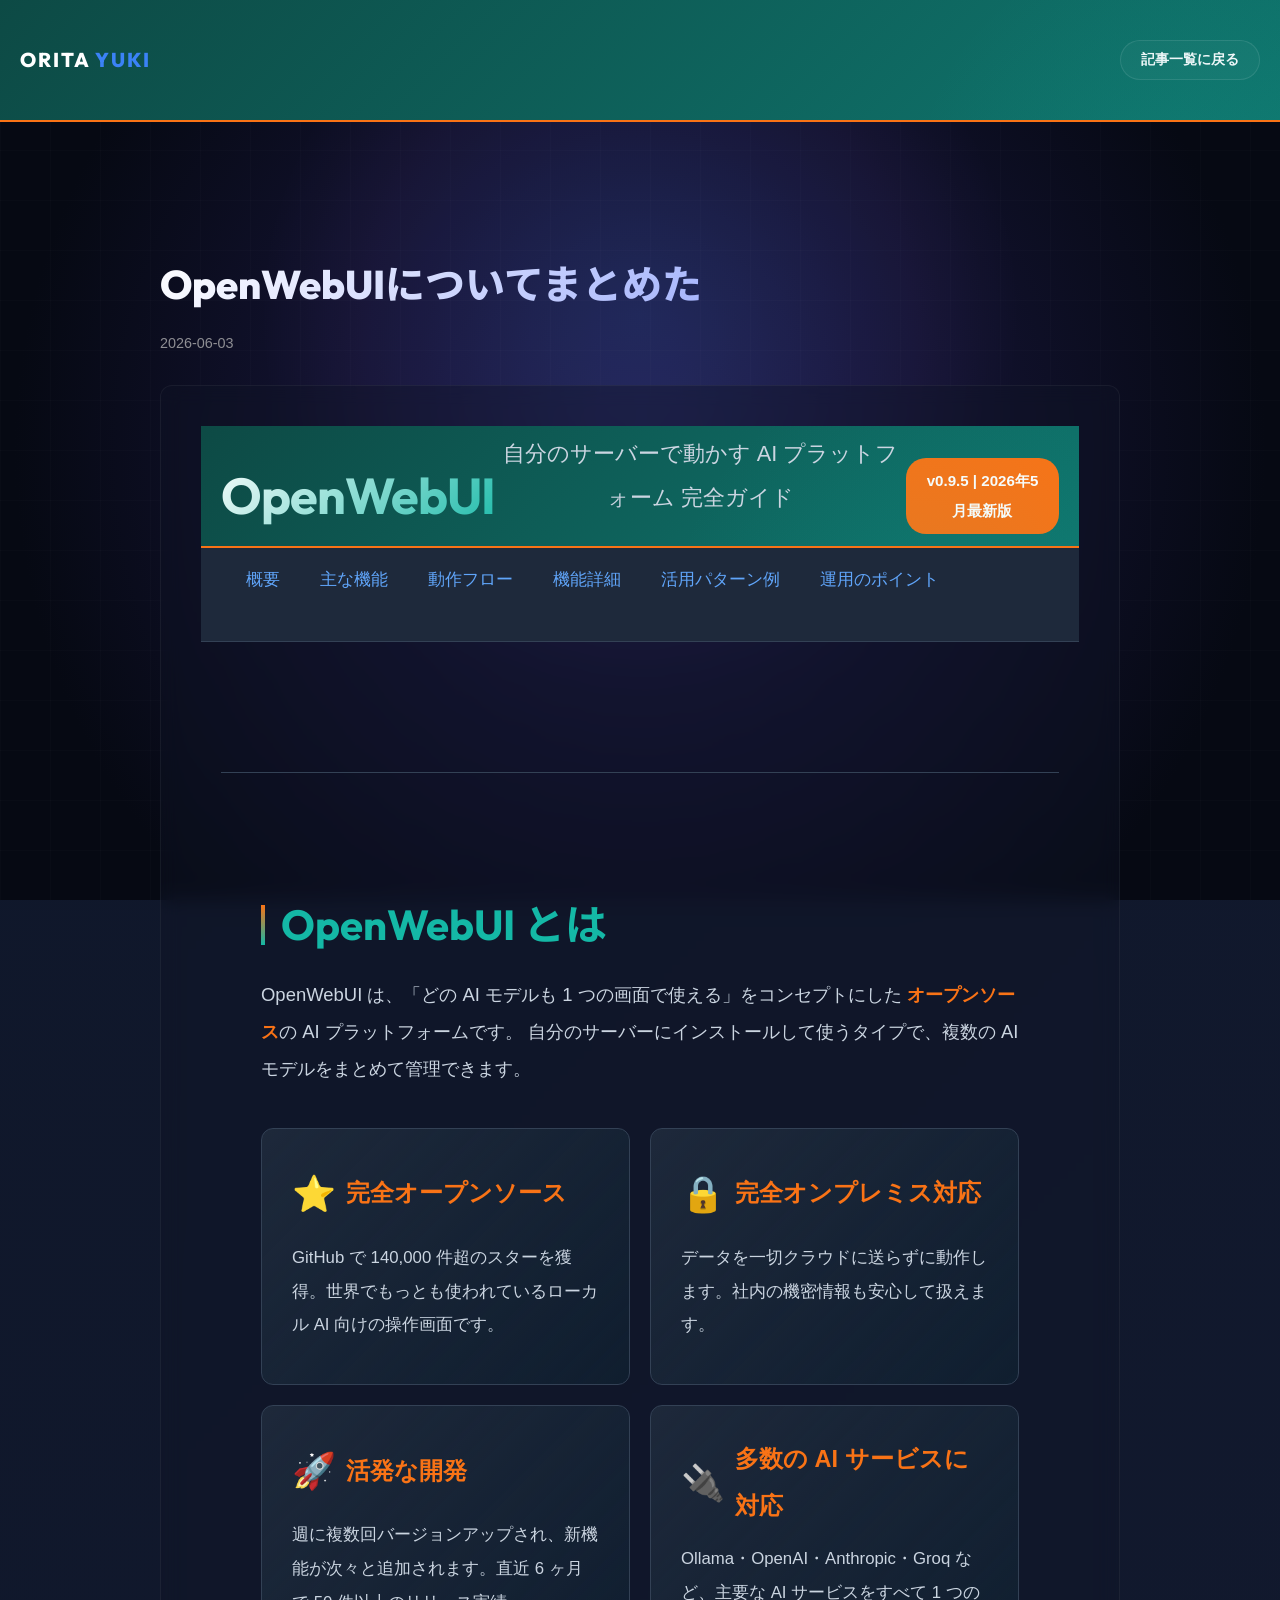
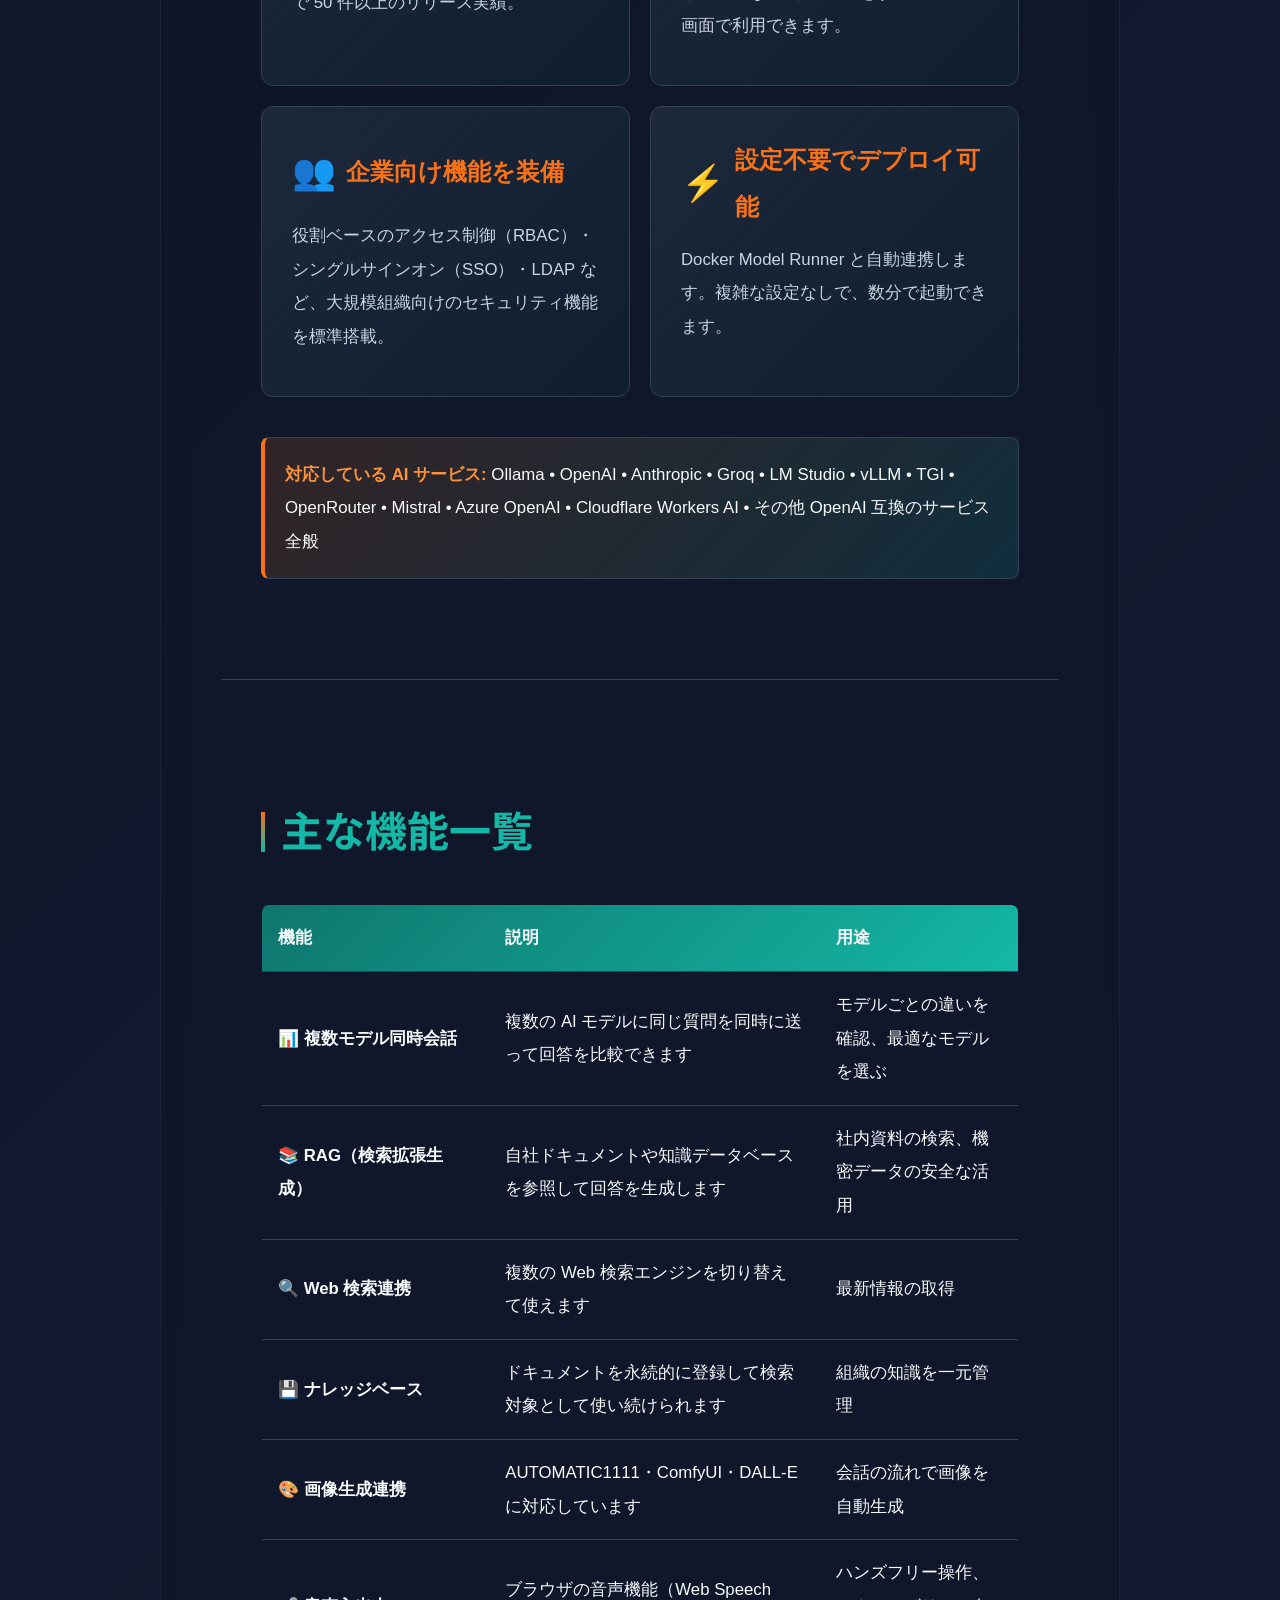
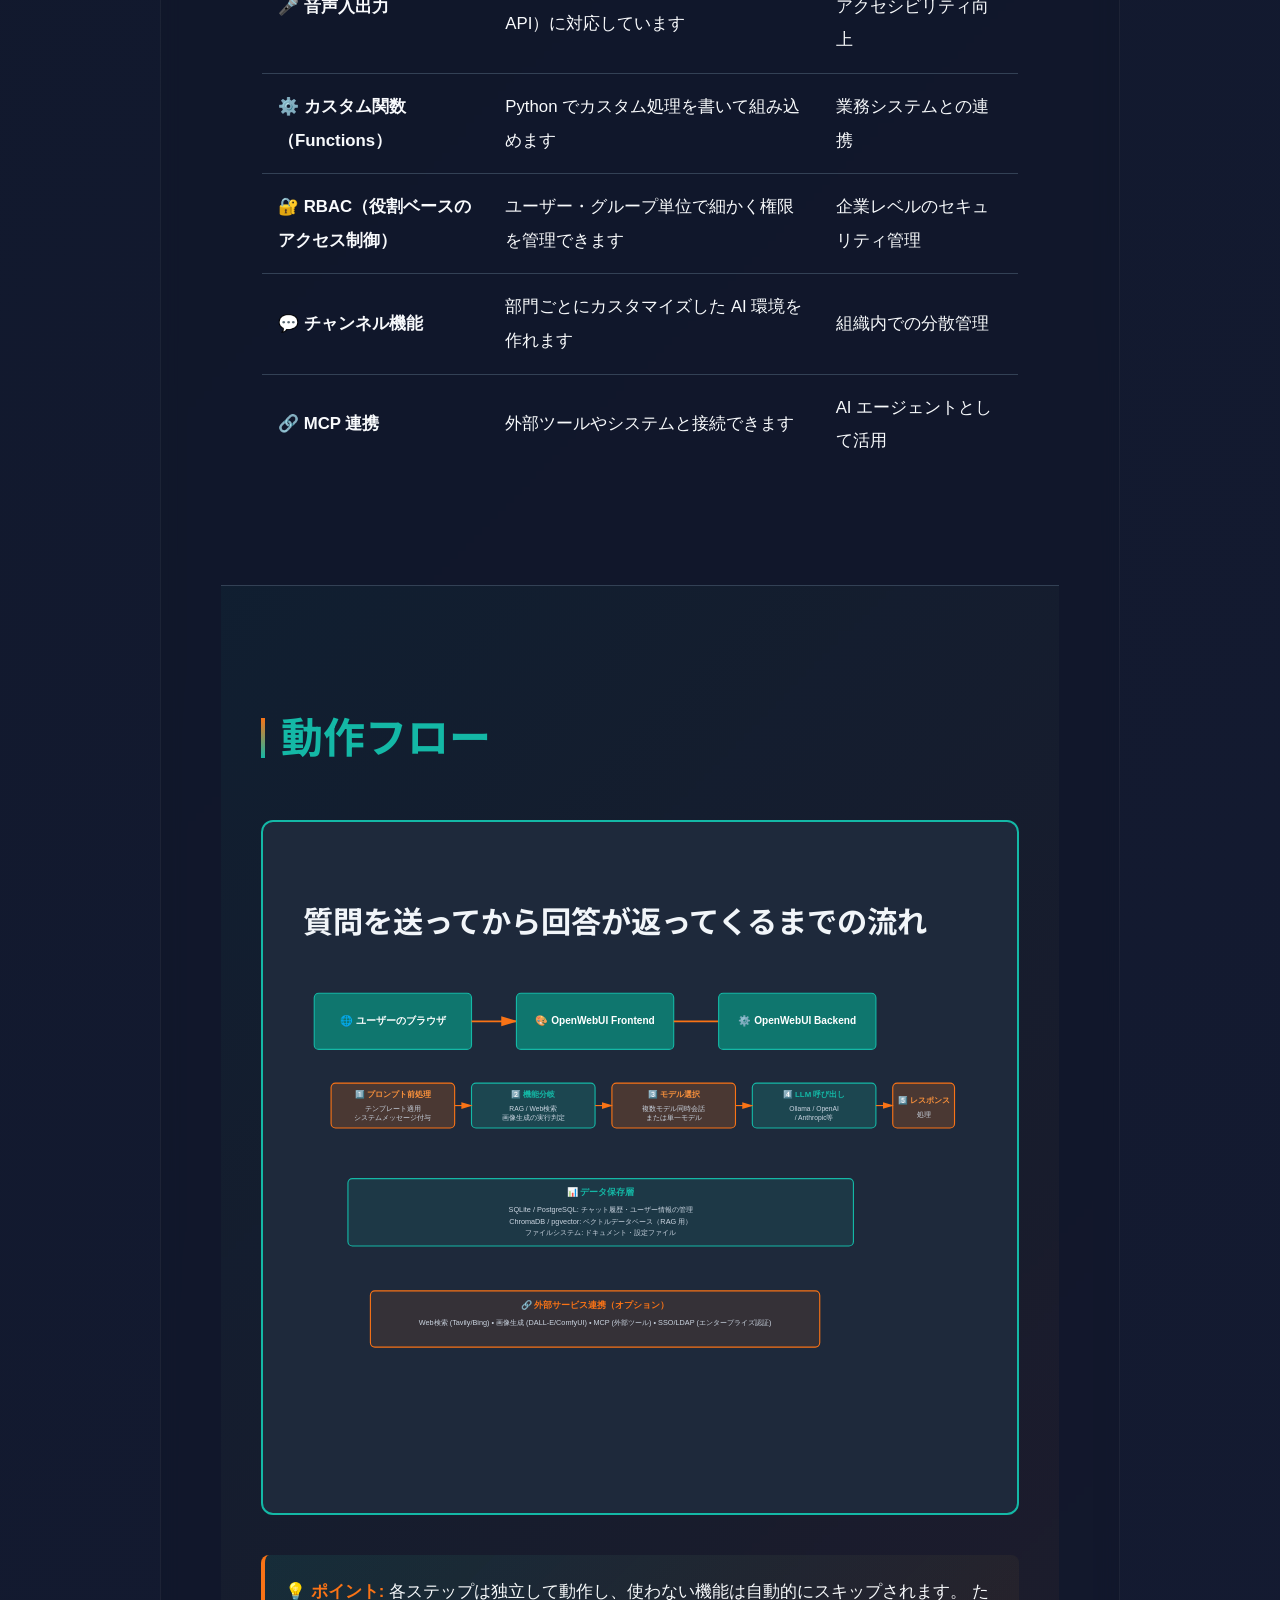
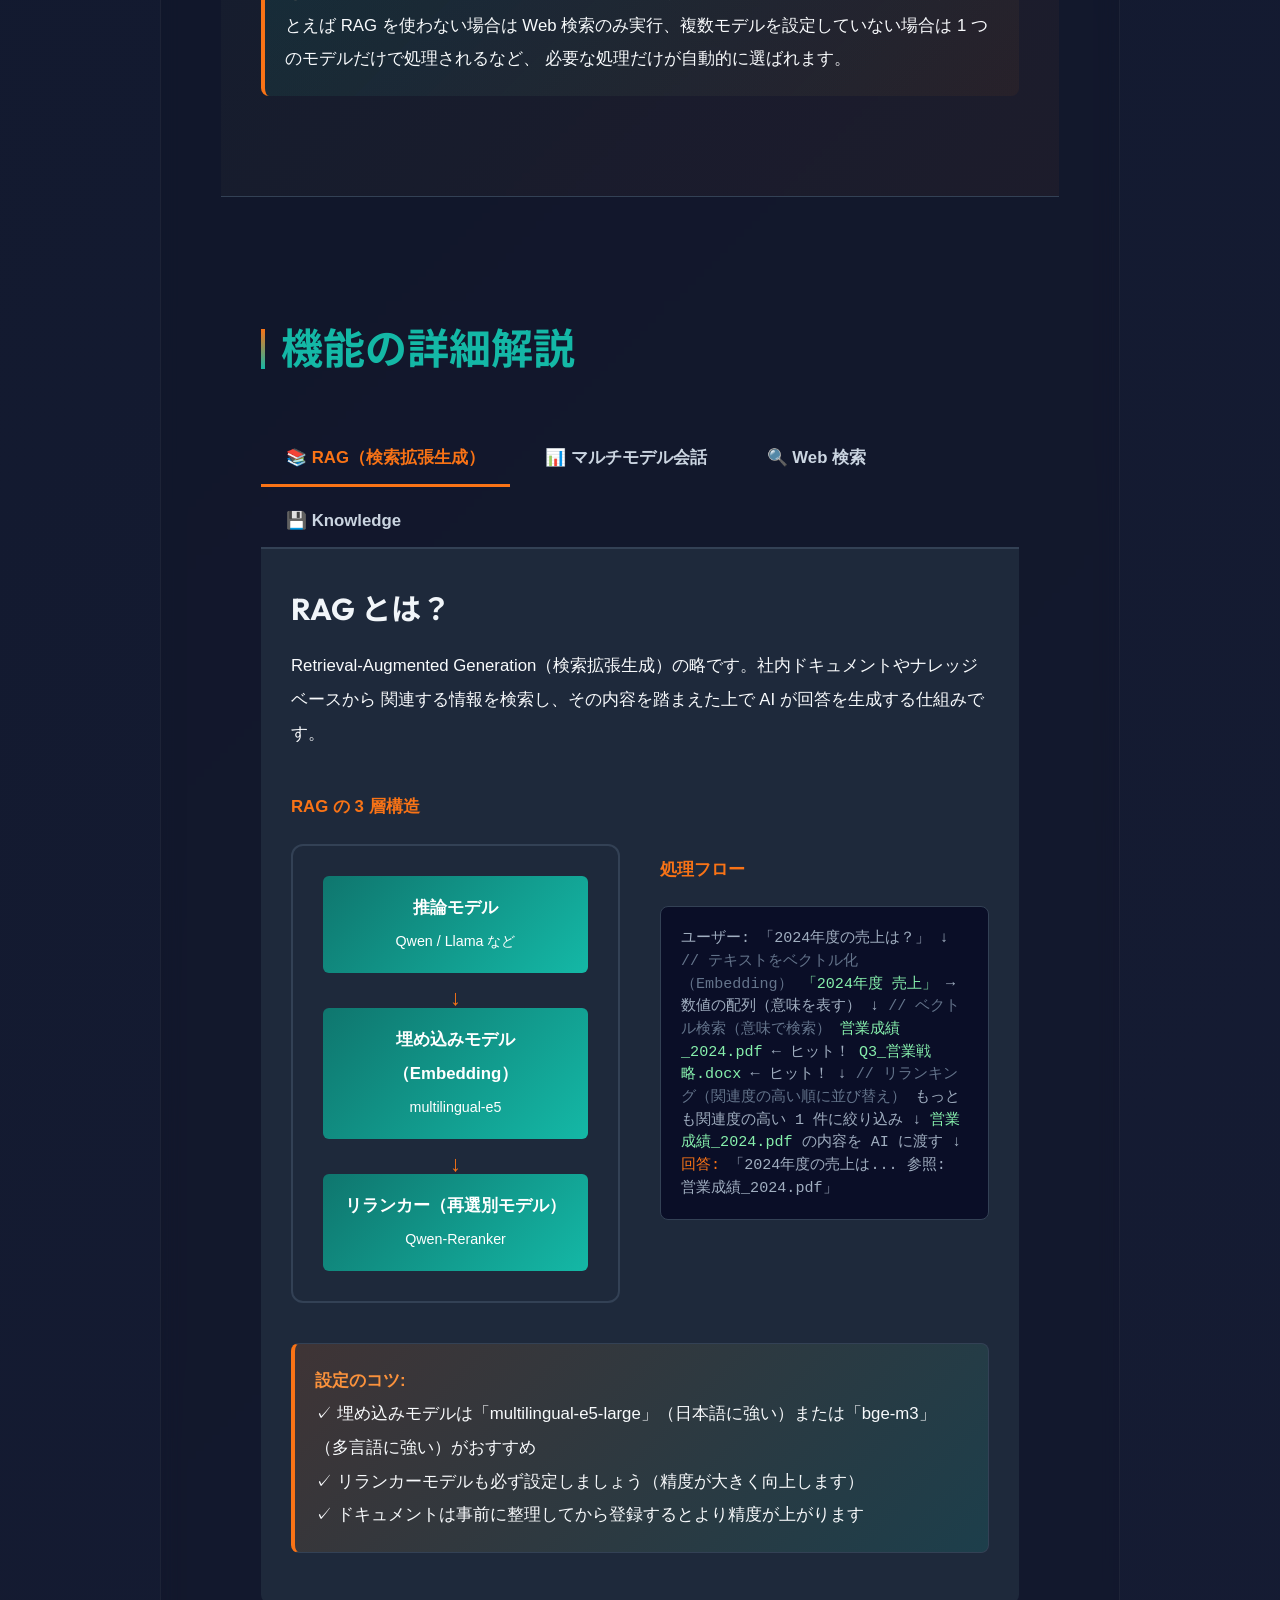
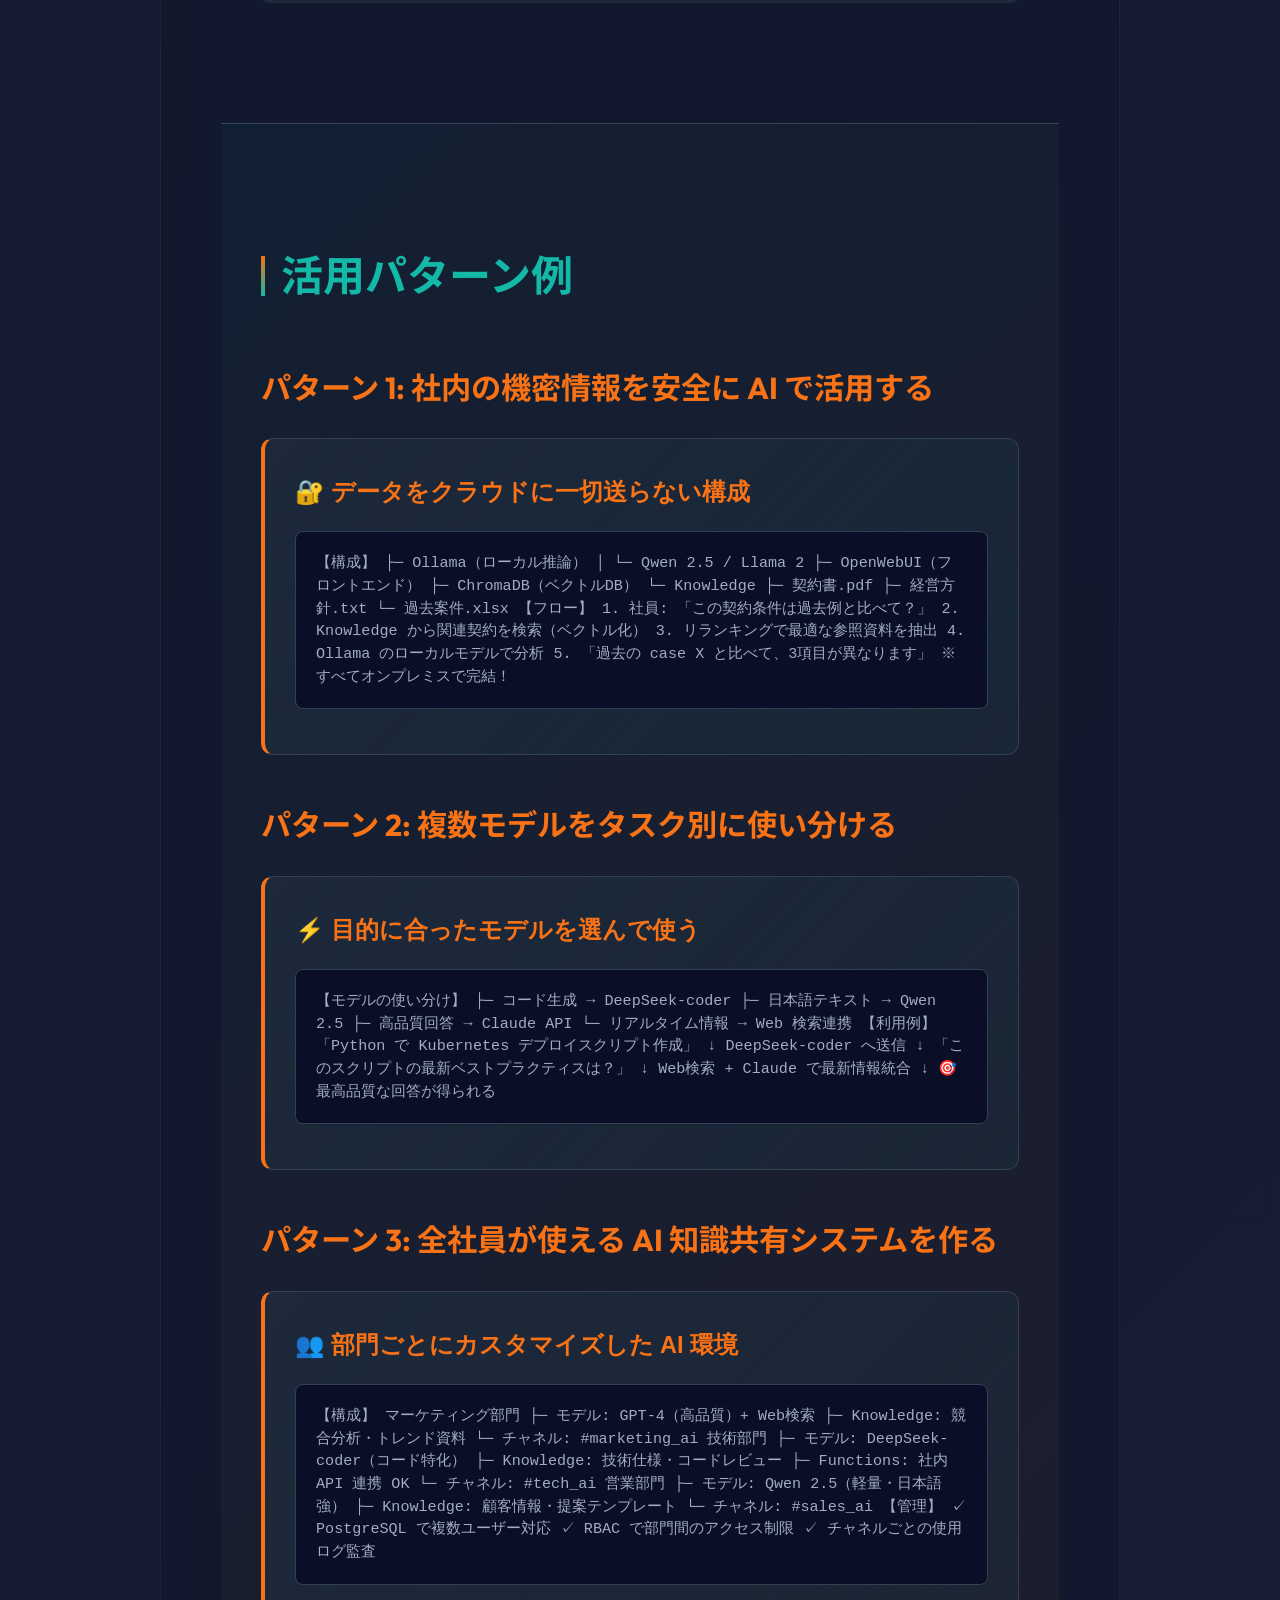
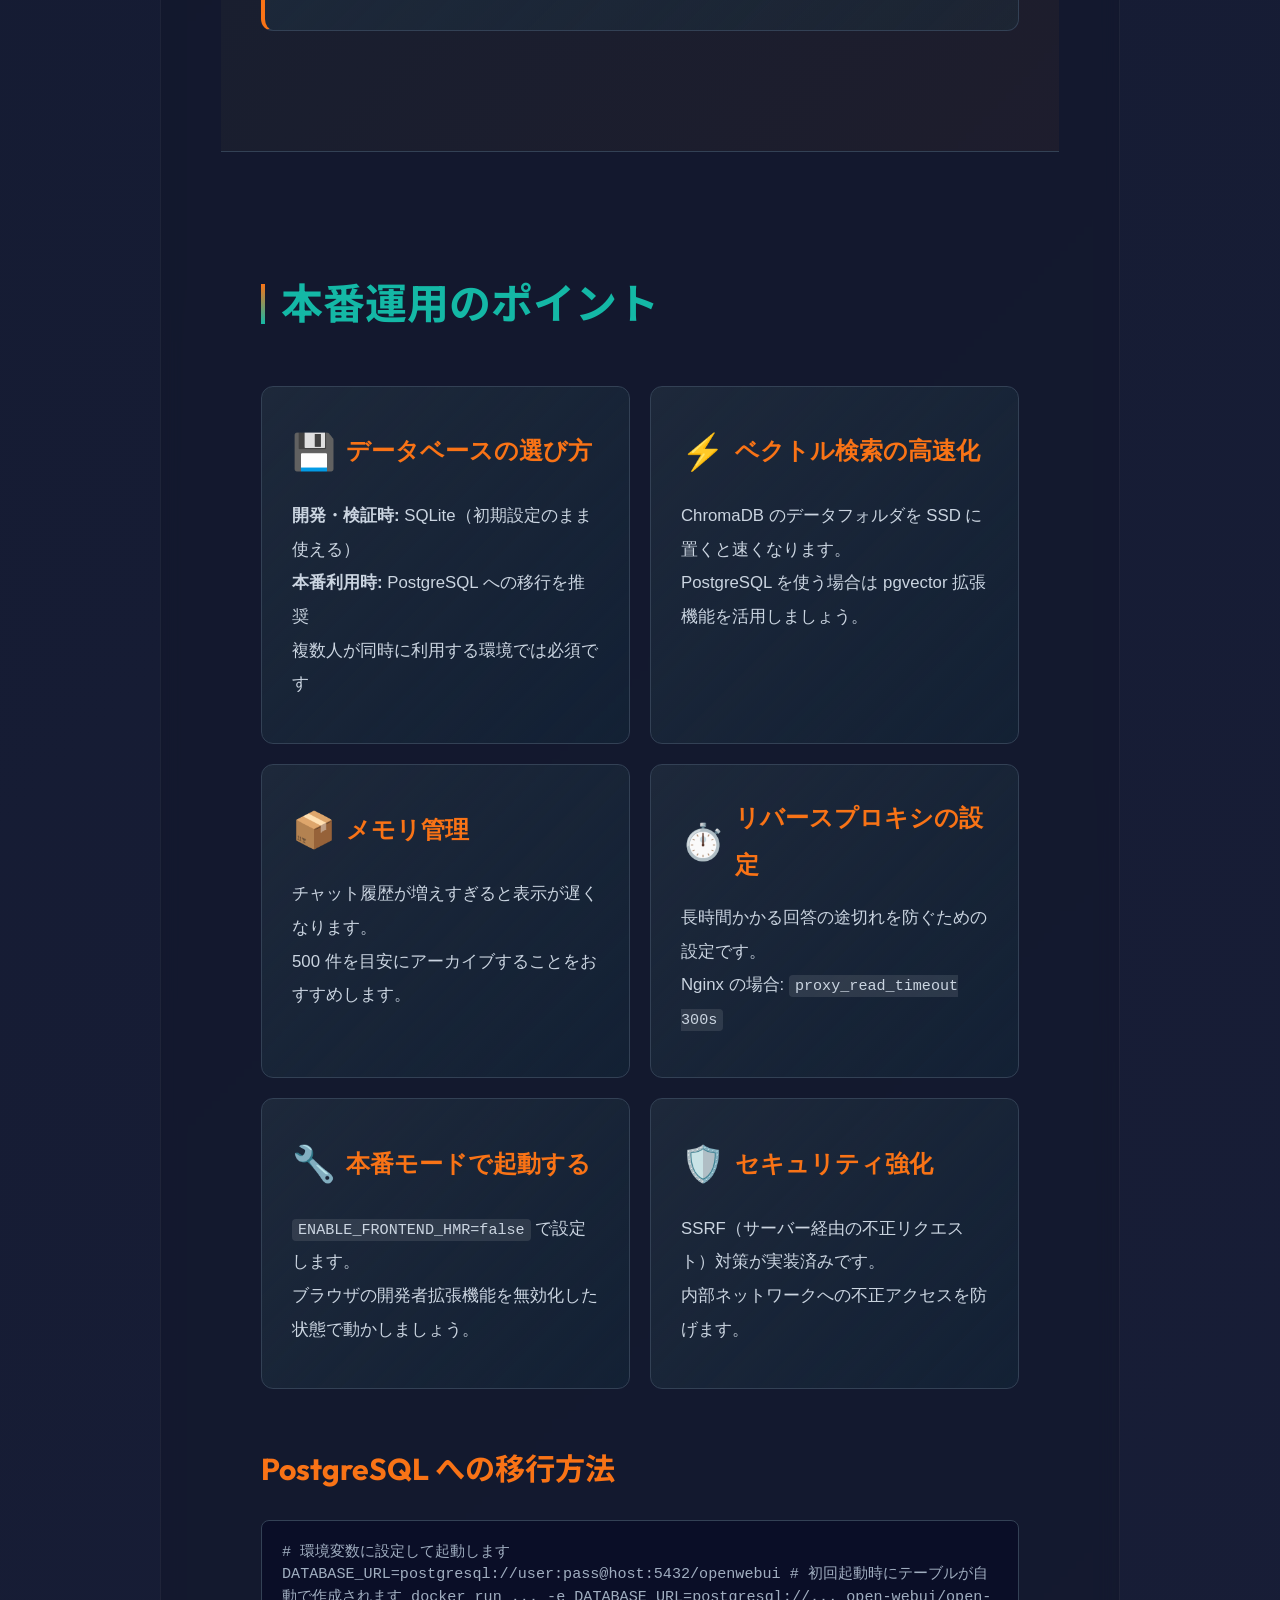
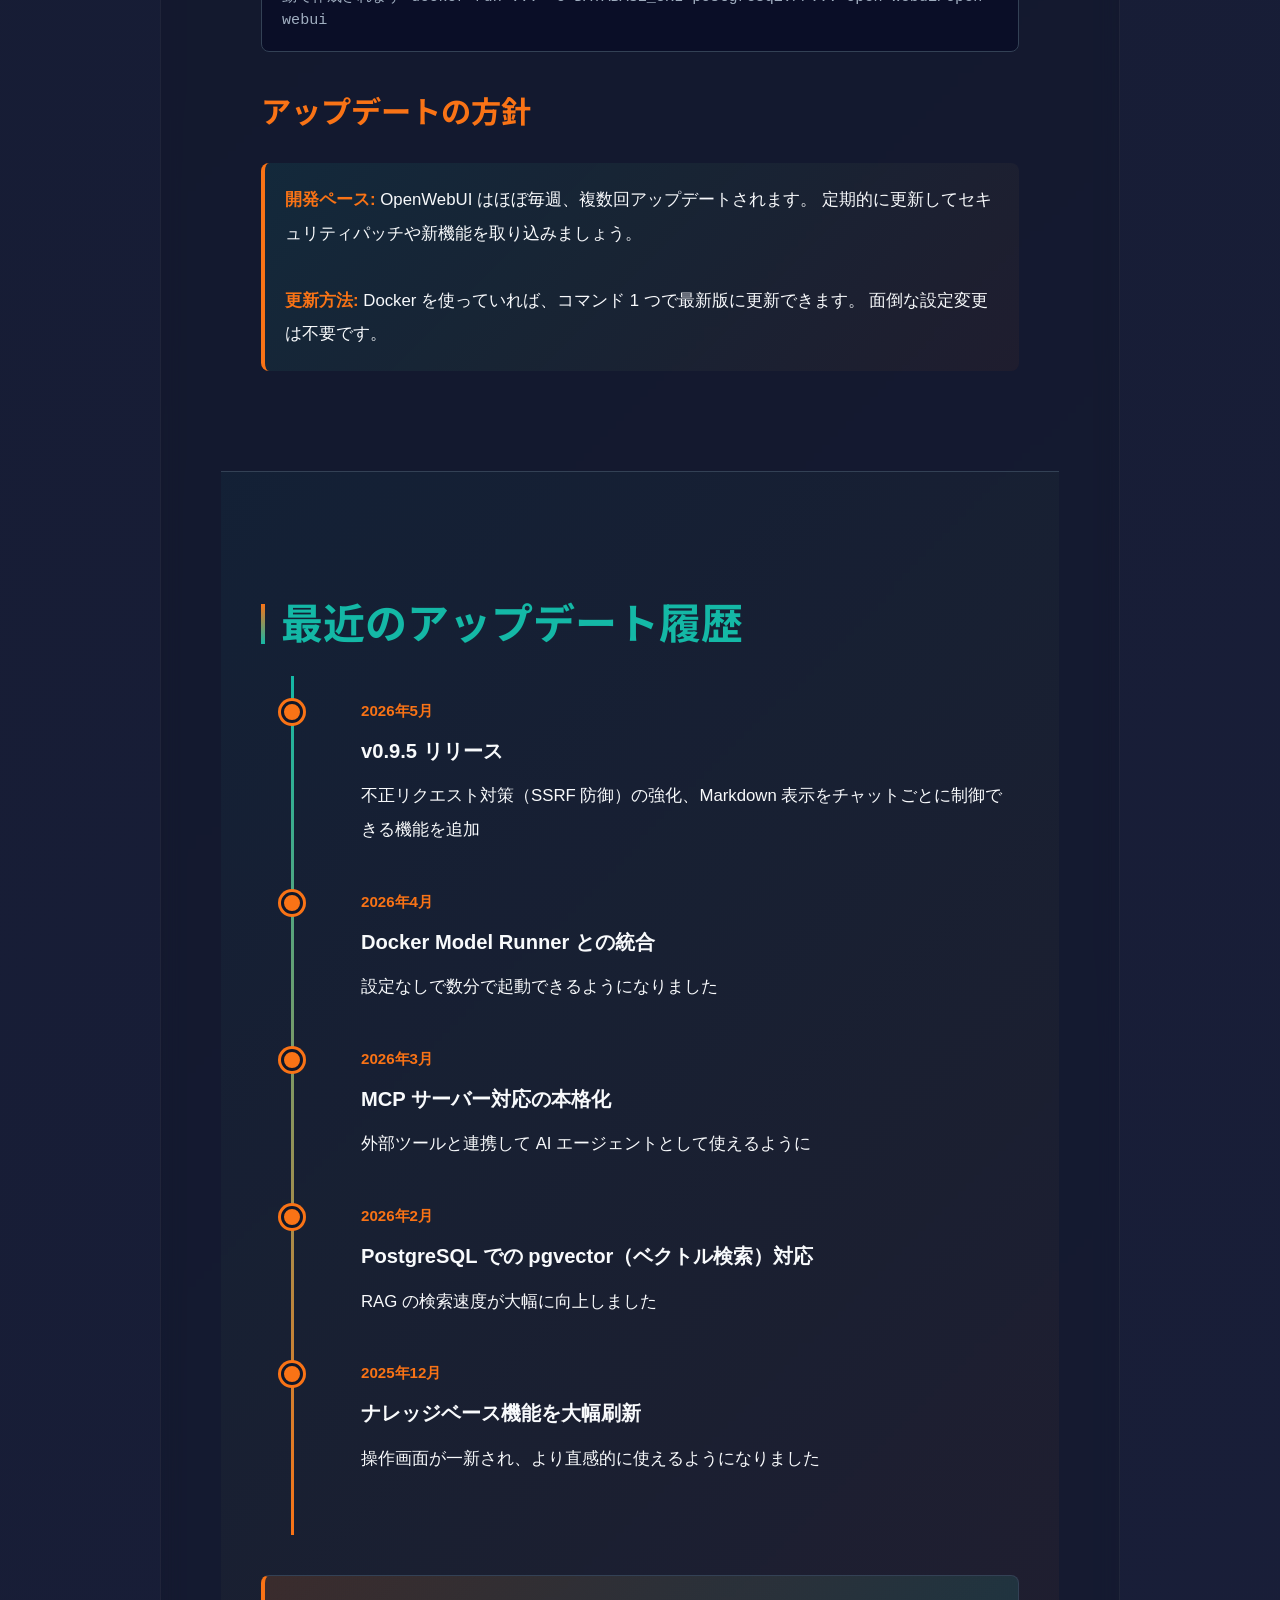
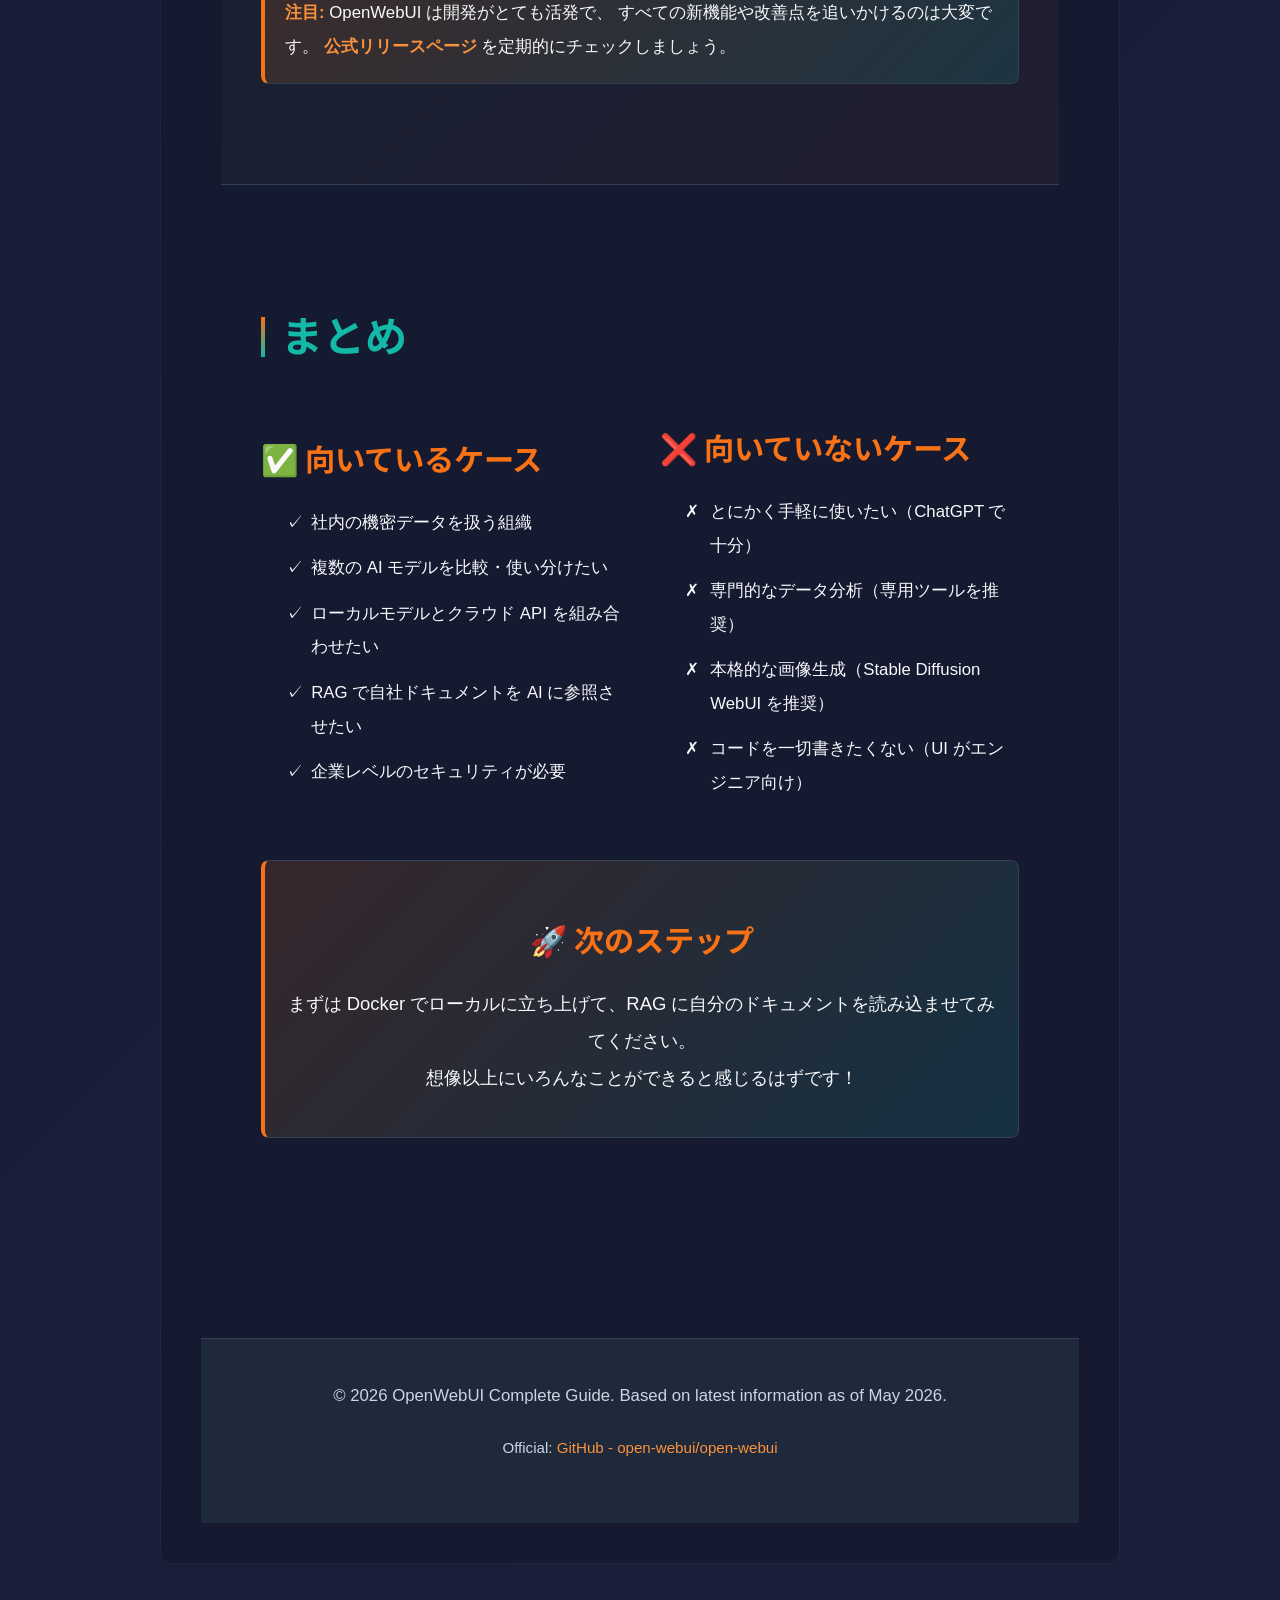
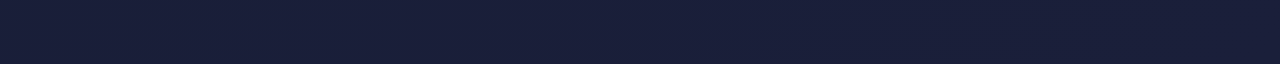
==== commit 3d30672b: "Add files via upload" ====
--- a/article_001.html
+++ b/article_001.html
@@ -22,6 +22,7 @@
         .article-body pre code{background:none;padding:0}
         .article-body a{color:#60a5fa}
         .article-body blockquote{border-left:4px solid rgba(255,255,255,.3);padding-left:16px;margin:20px 0;color:rgba(248,250,252,.7)}
+        .article-date{color:#8e8e93;font-size:.9rem;margin-top:6px;margin-bottom:0;}
     </style>
 </head>
 <body>
@@ -35,6 +36,7 @@
     </header>
     <main>
         <h1 class="page-title reveal">OpenWebUIについてまとめた</h1>
+        <p class="article-date reveal">2026-06-03</p>
         <div class="article-body reveal">
 <!DOCTYPE html>
 <html lang="ja">
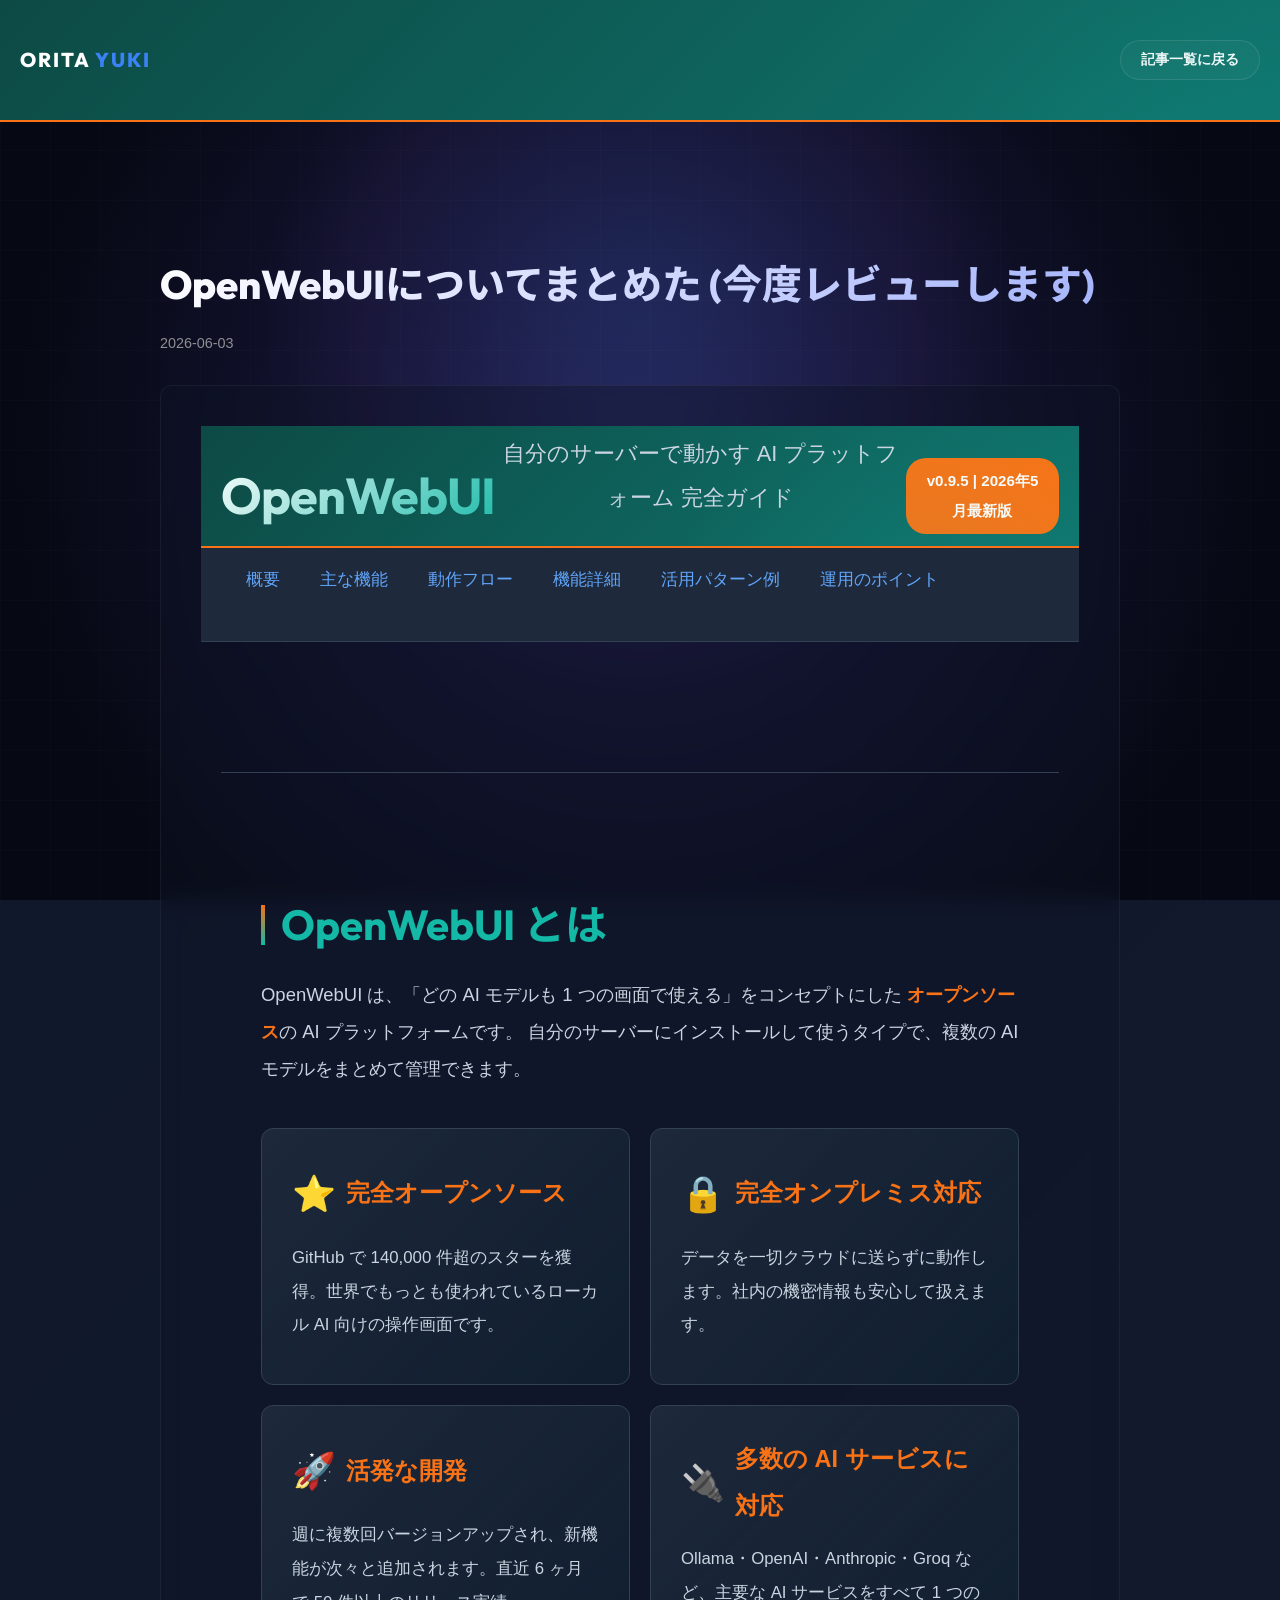
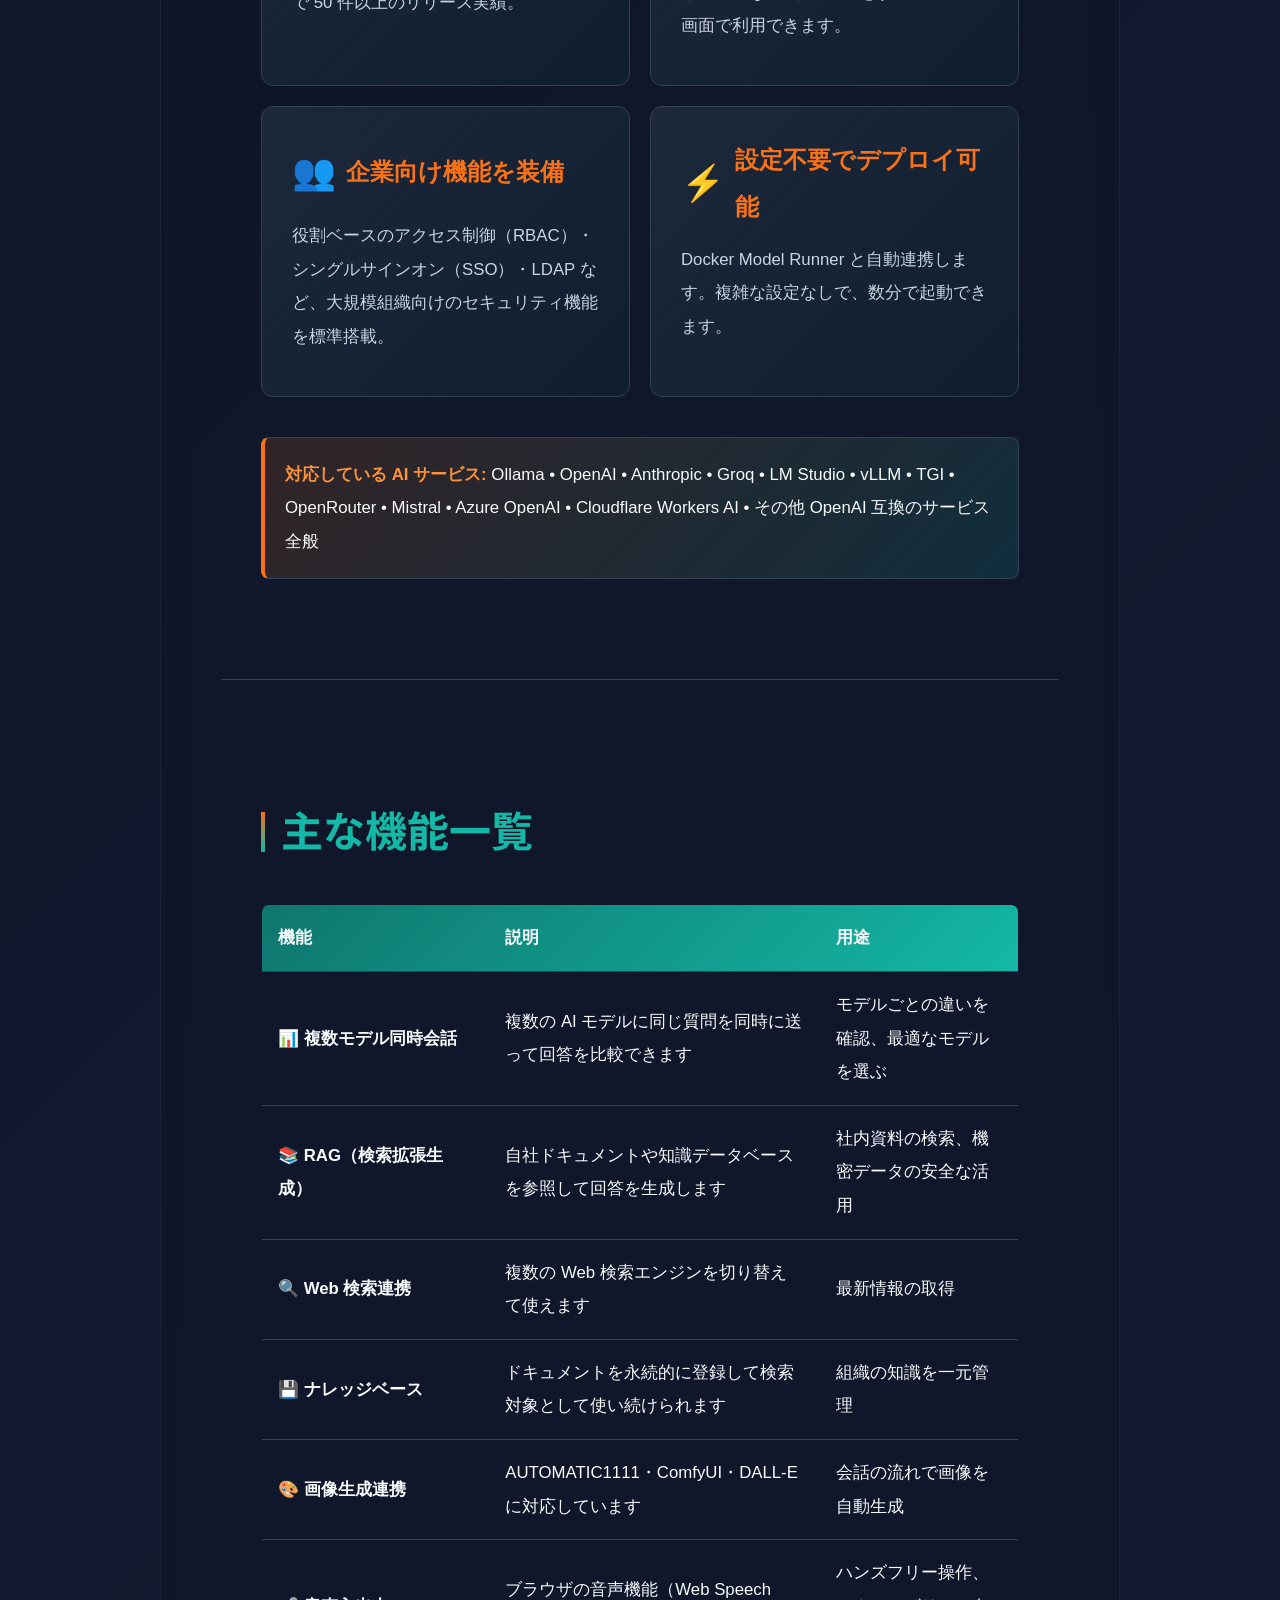
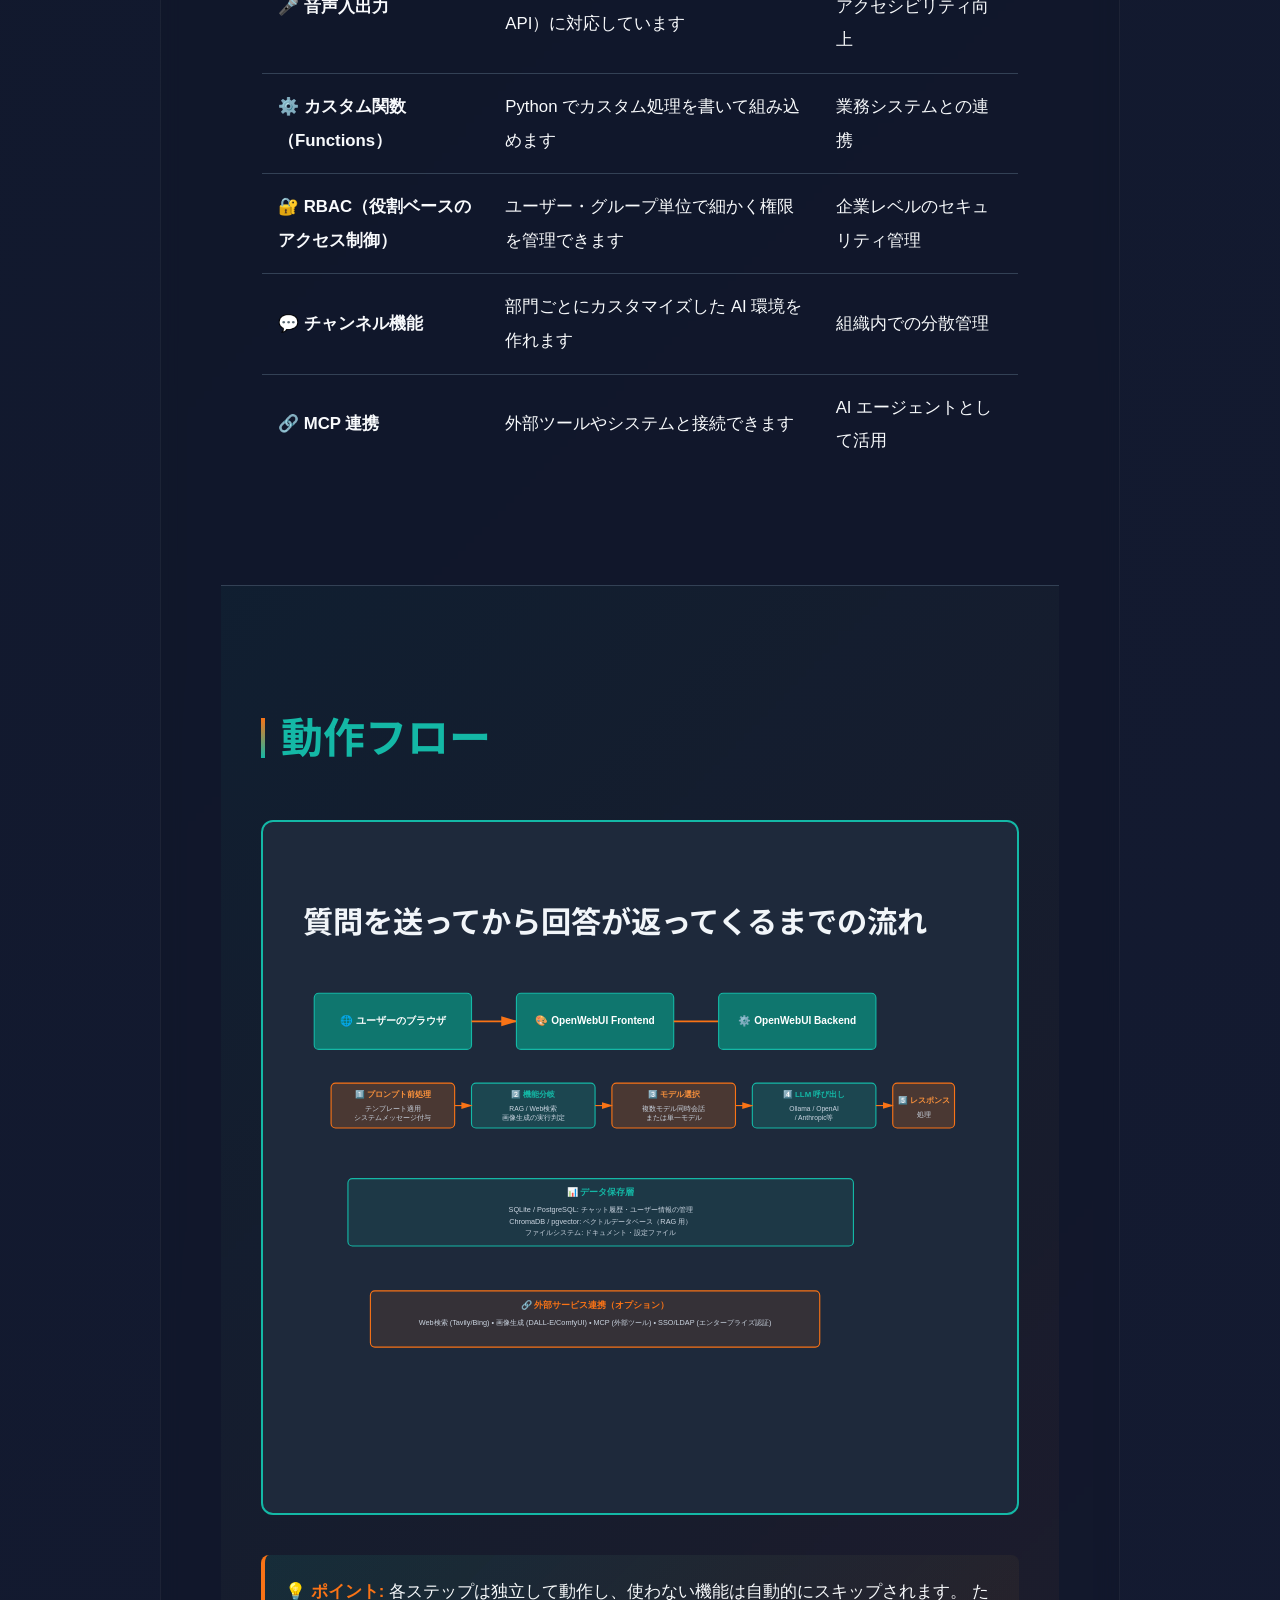
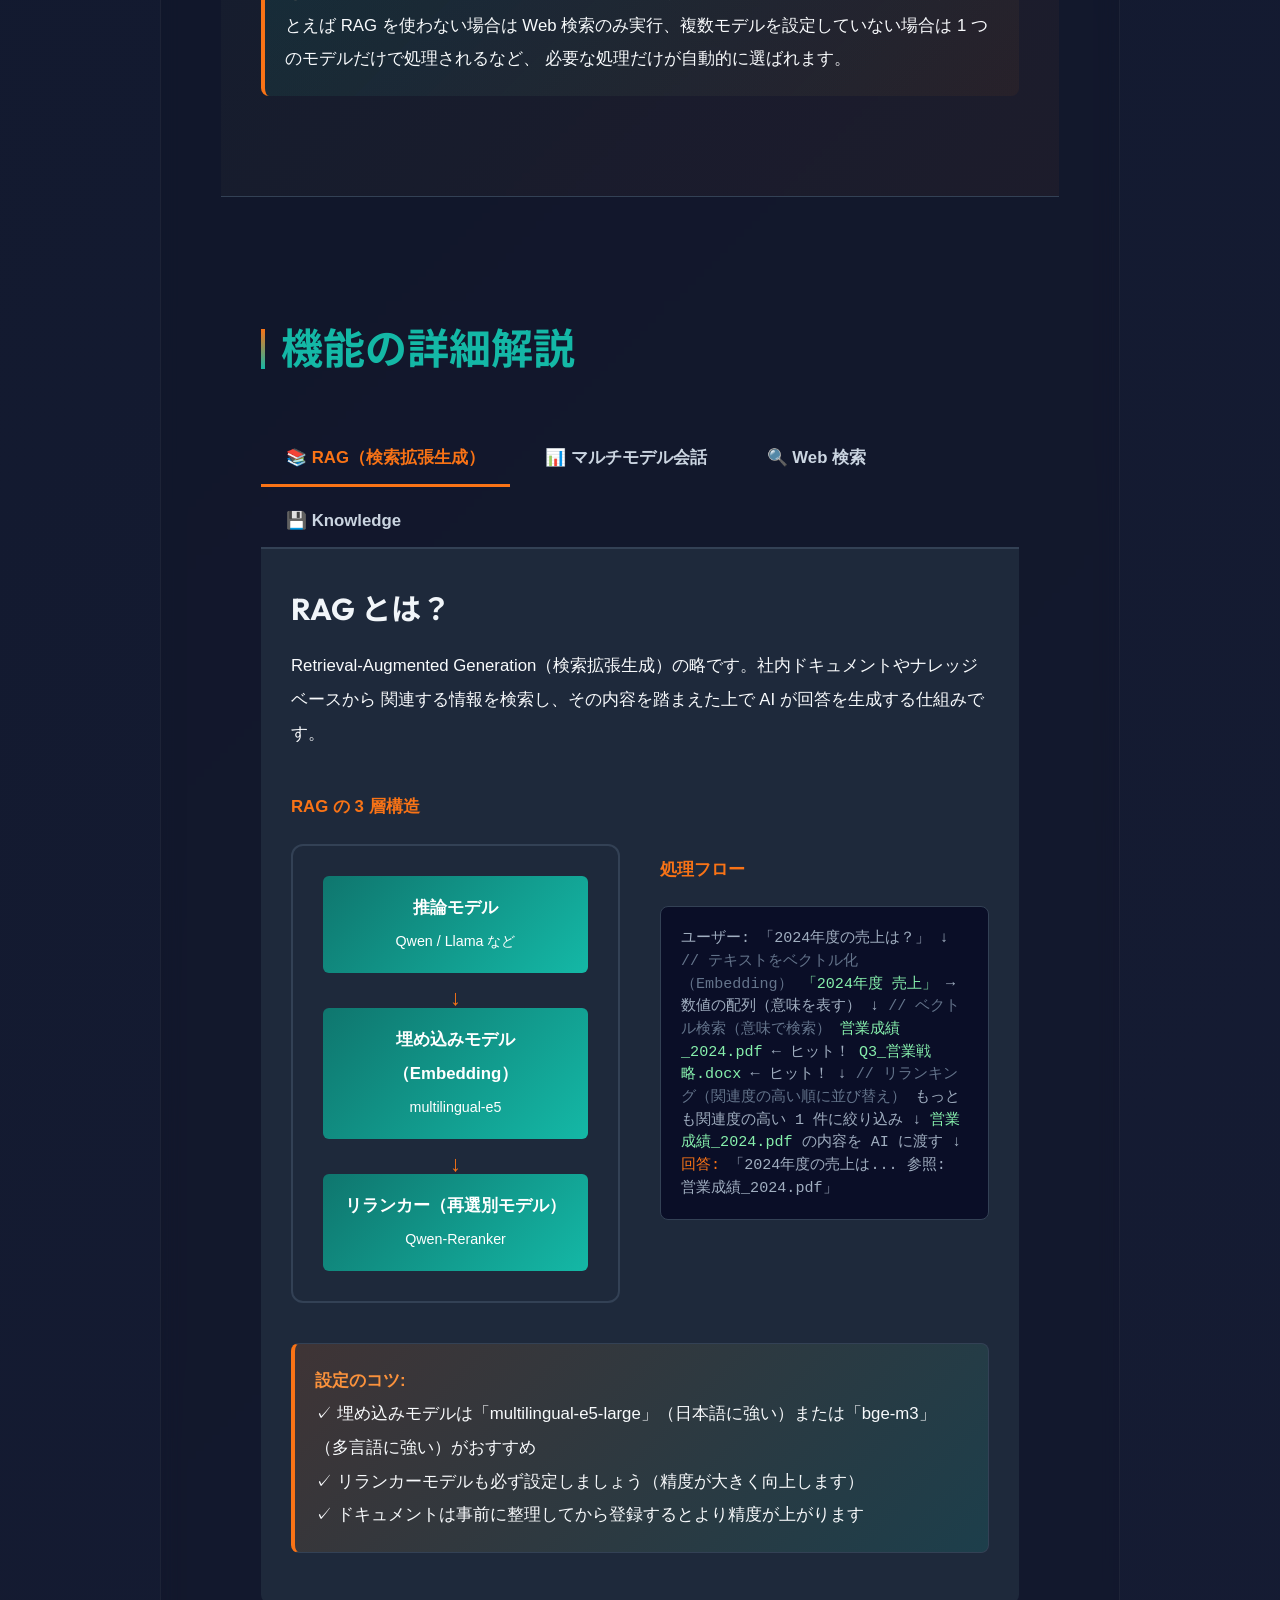
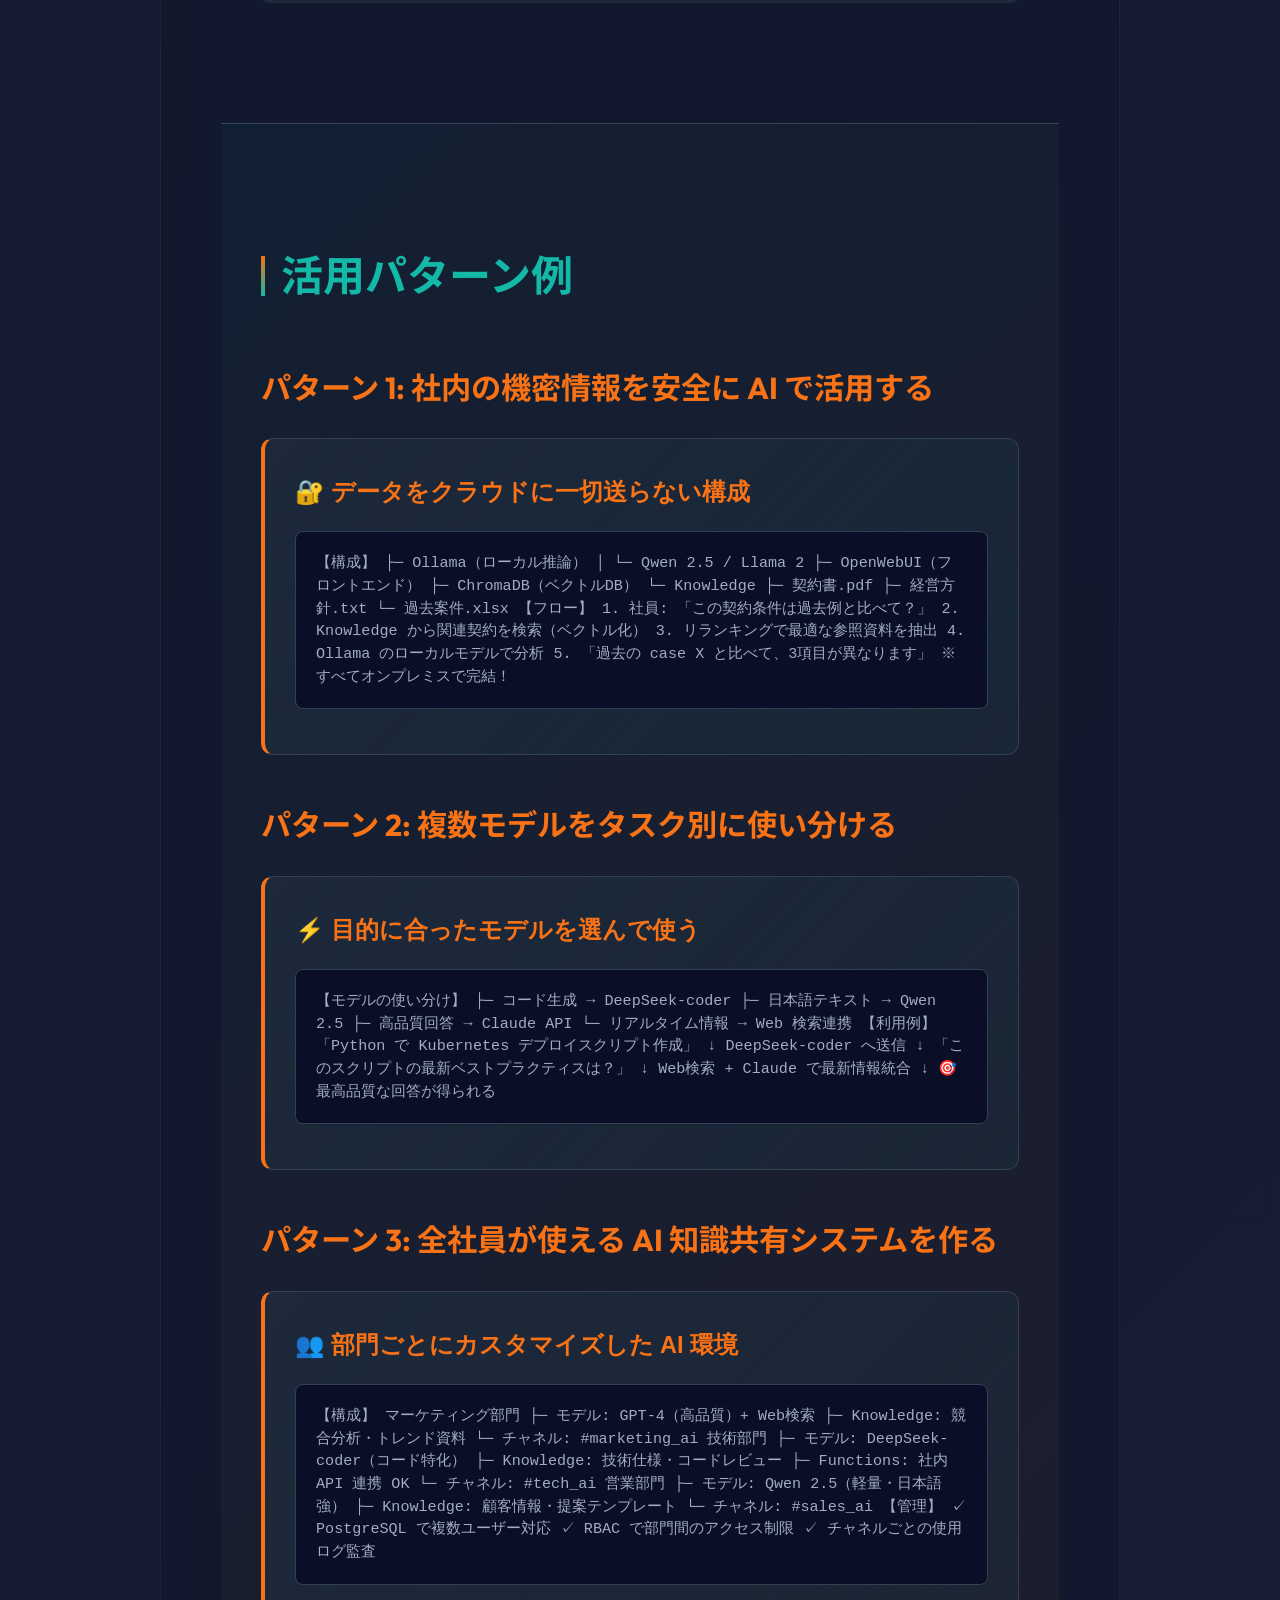
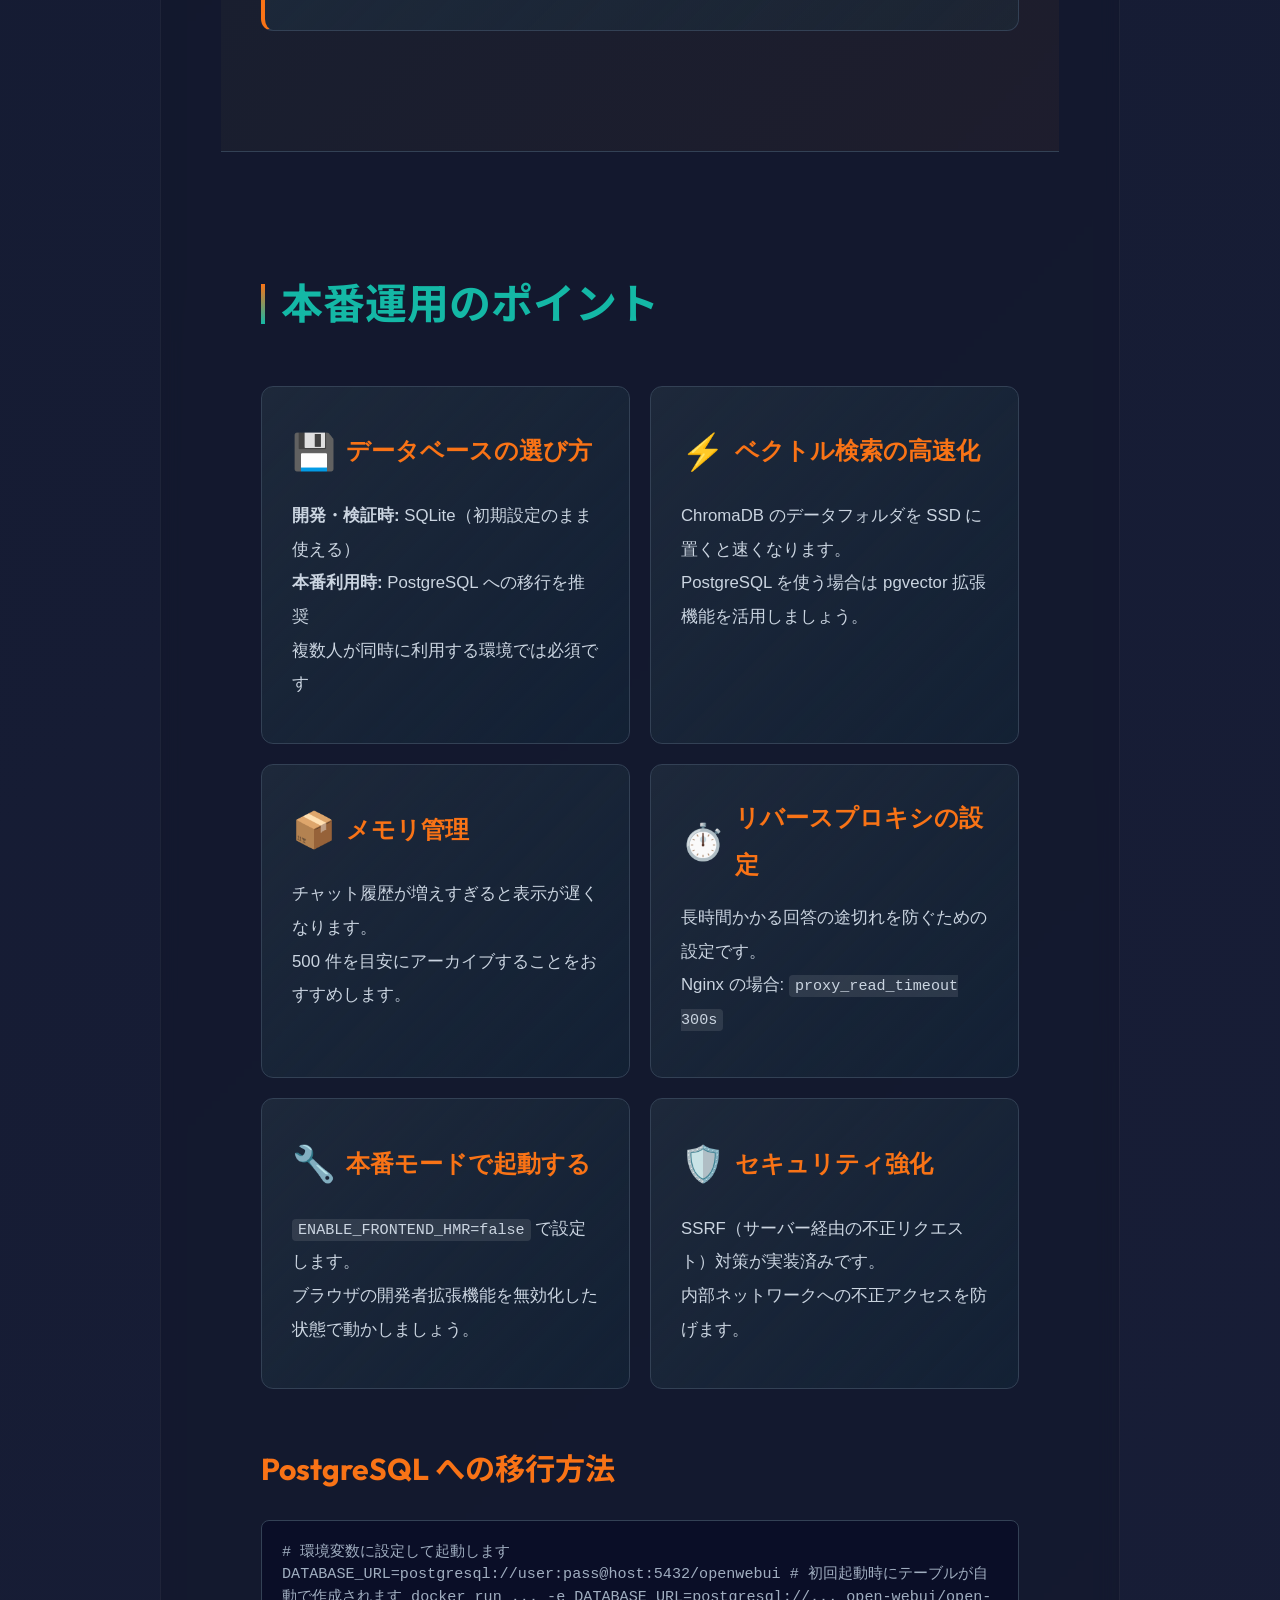
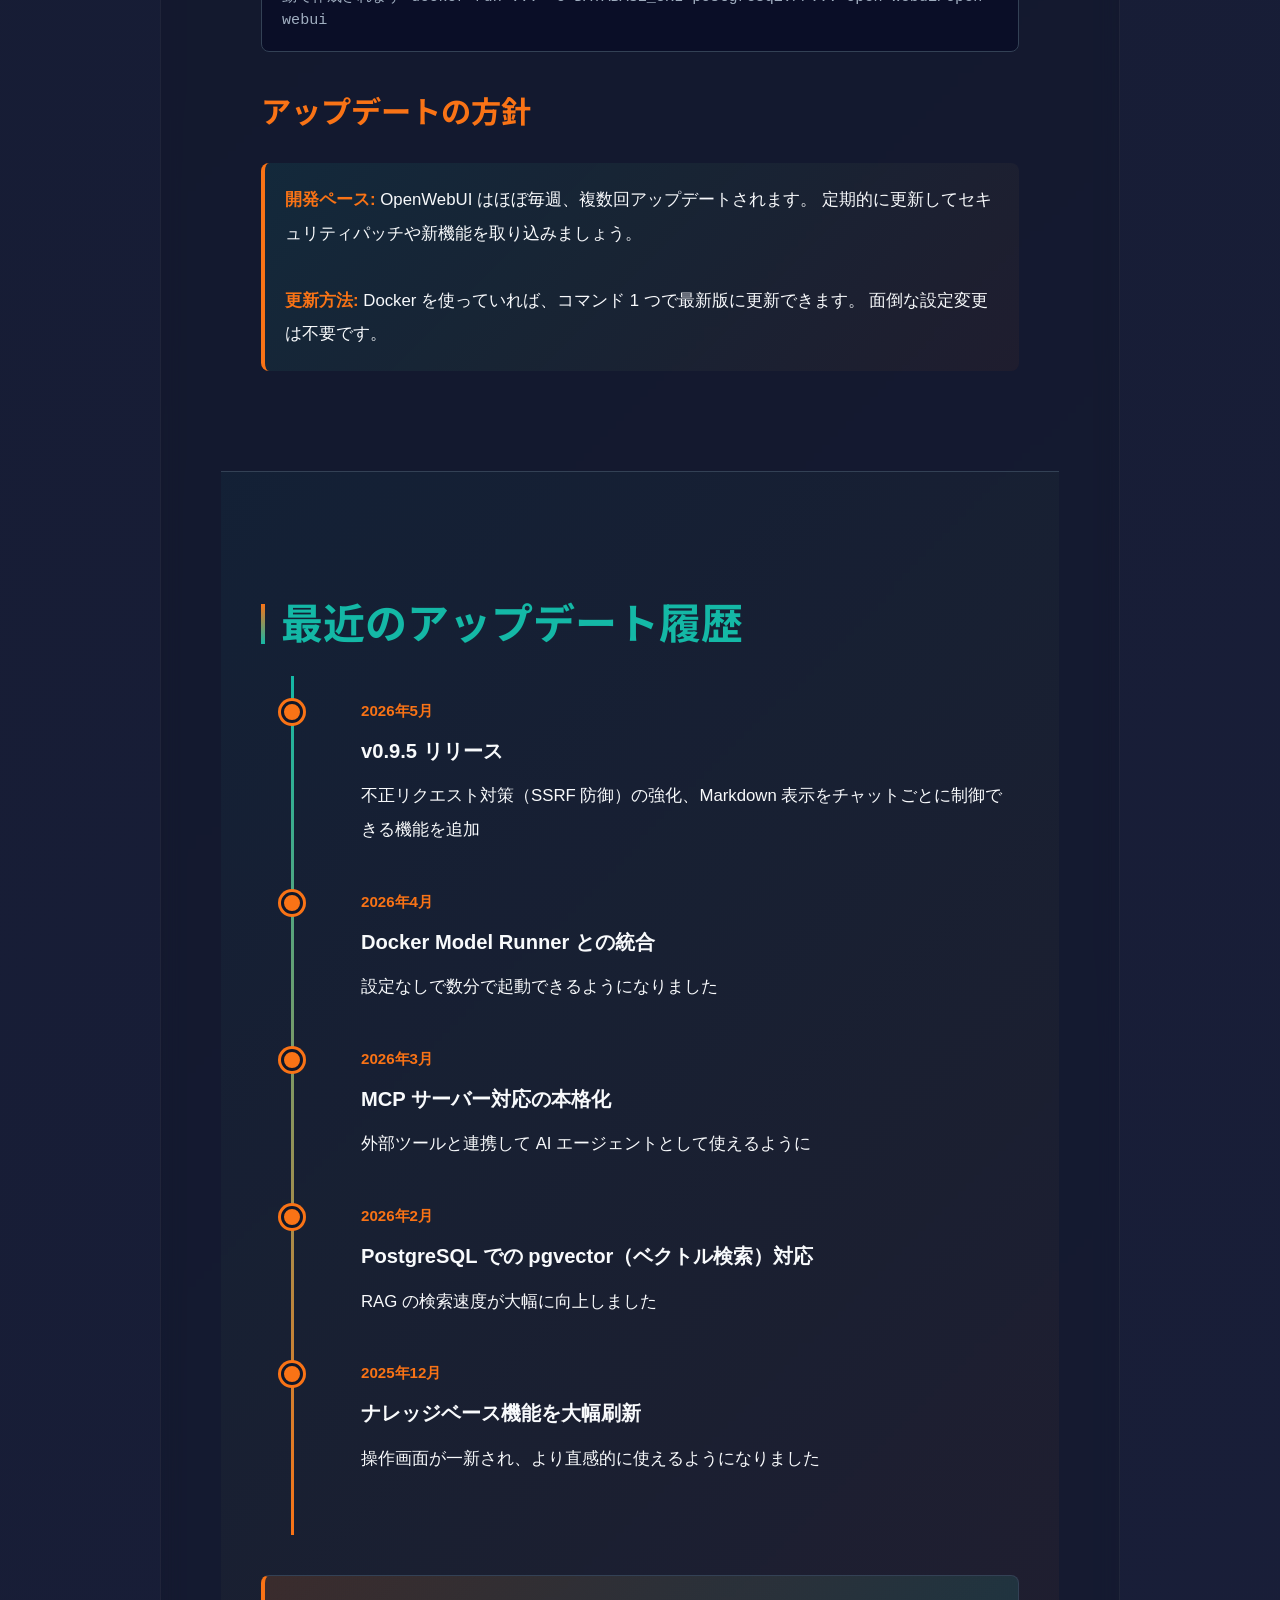
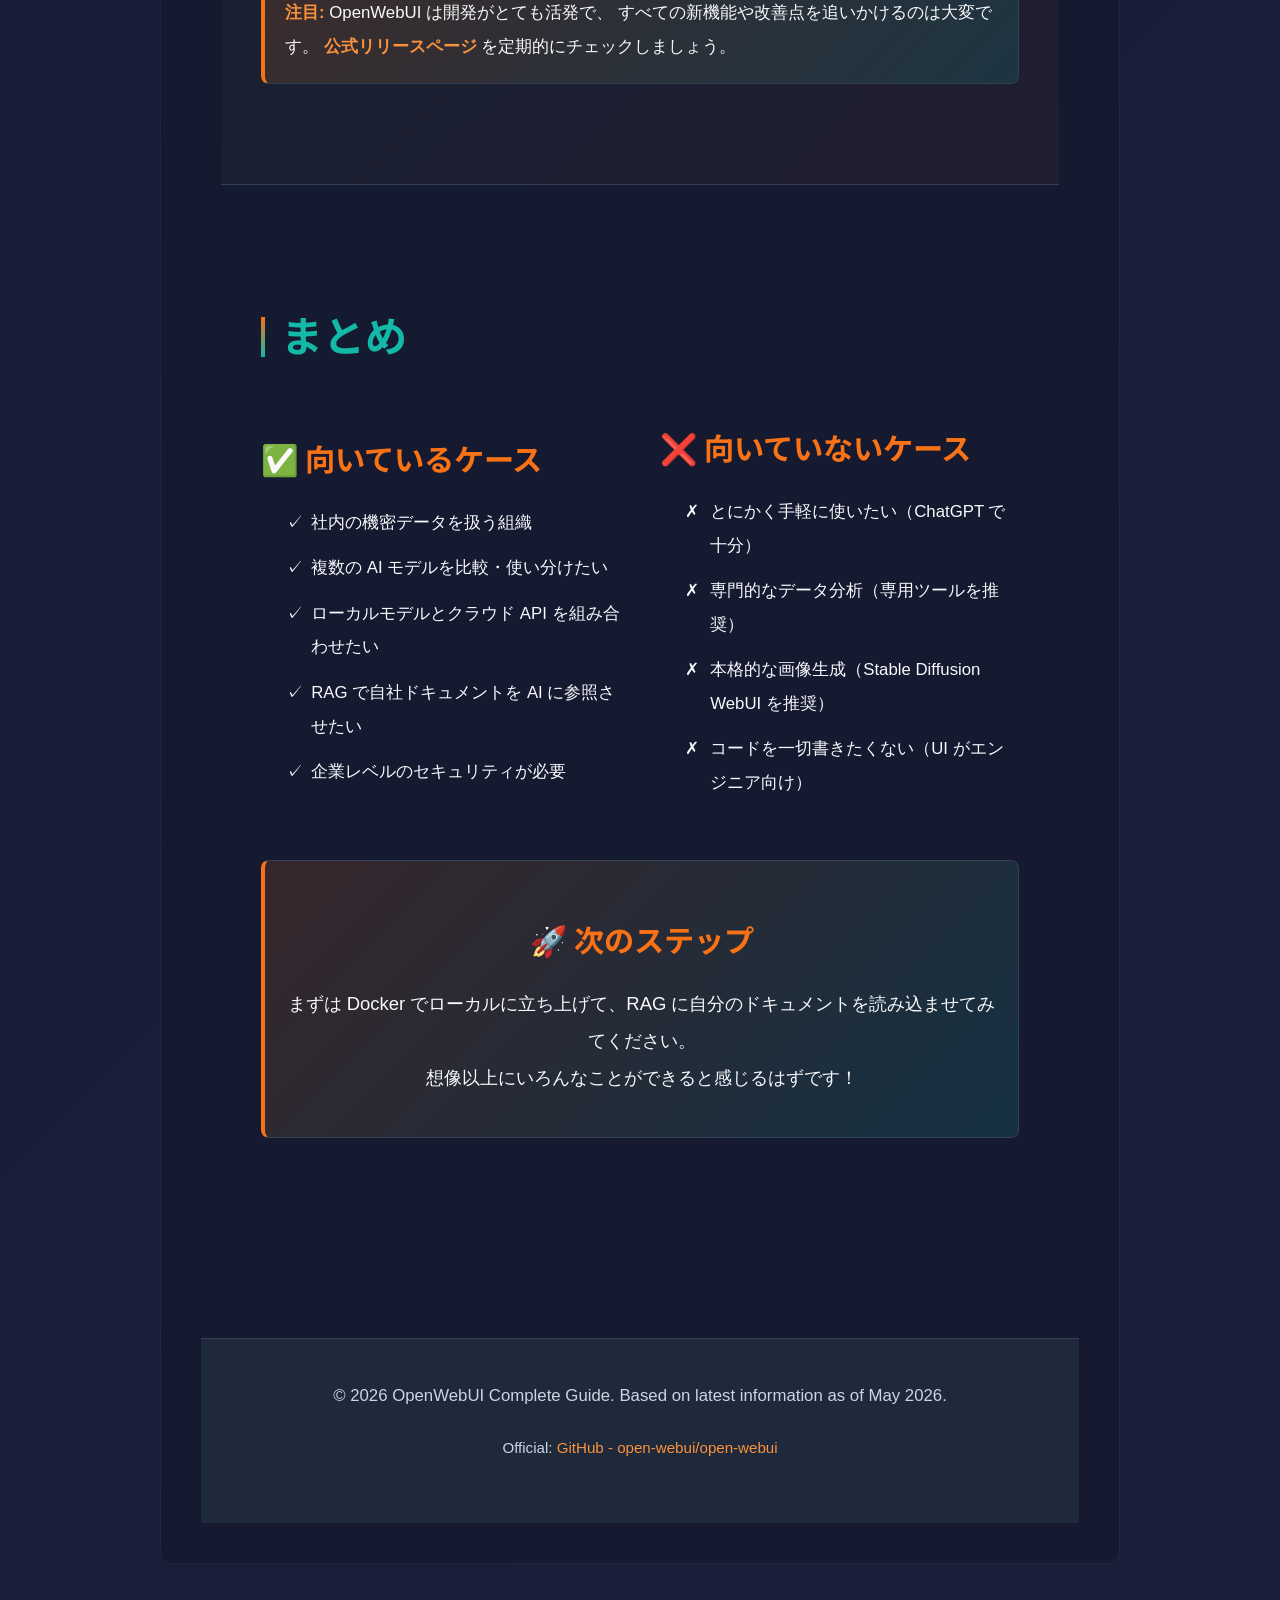
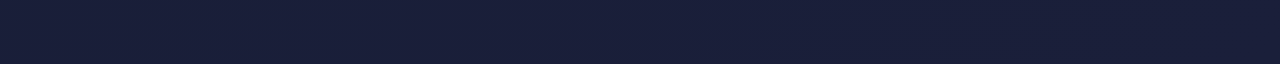
==== commit 8f30a300: "Add files via upload" ====
--- a/article_001.html
+++ b/article_001.html
@@ -3,7 +3,7 @@
 <head>
     <meta charset="UTF-8">
     <meta name="viewport" content="width=device-width, initial-scale=1.0">
-    <title>OpenWebUIについてまとめた</title>
+    <title>OpenWebUIについてまとめた (今度レビューします)</title>
     <link rel="stylesheet" href="style.css">
     <style>
         .article-body {
@@ -35,7 +35,7 @@
         <a href="articles.html" class="header-home-btn">記事一覧に戻る</a>
     </header>
     <main>
-        <h1 class="page-title reveal">OpenWebUIについてまとめた</h1>
+        <h1 class="page-title reveal">OpenWebUIについてまとめた (今度レビューします)</h1>
         <p class="article-date reveal">2026-06-03</p>
         <div class="article-body reveal">
 <!DOCTYPE html>
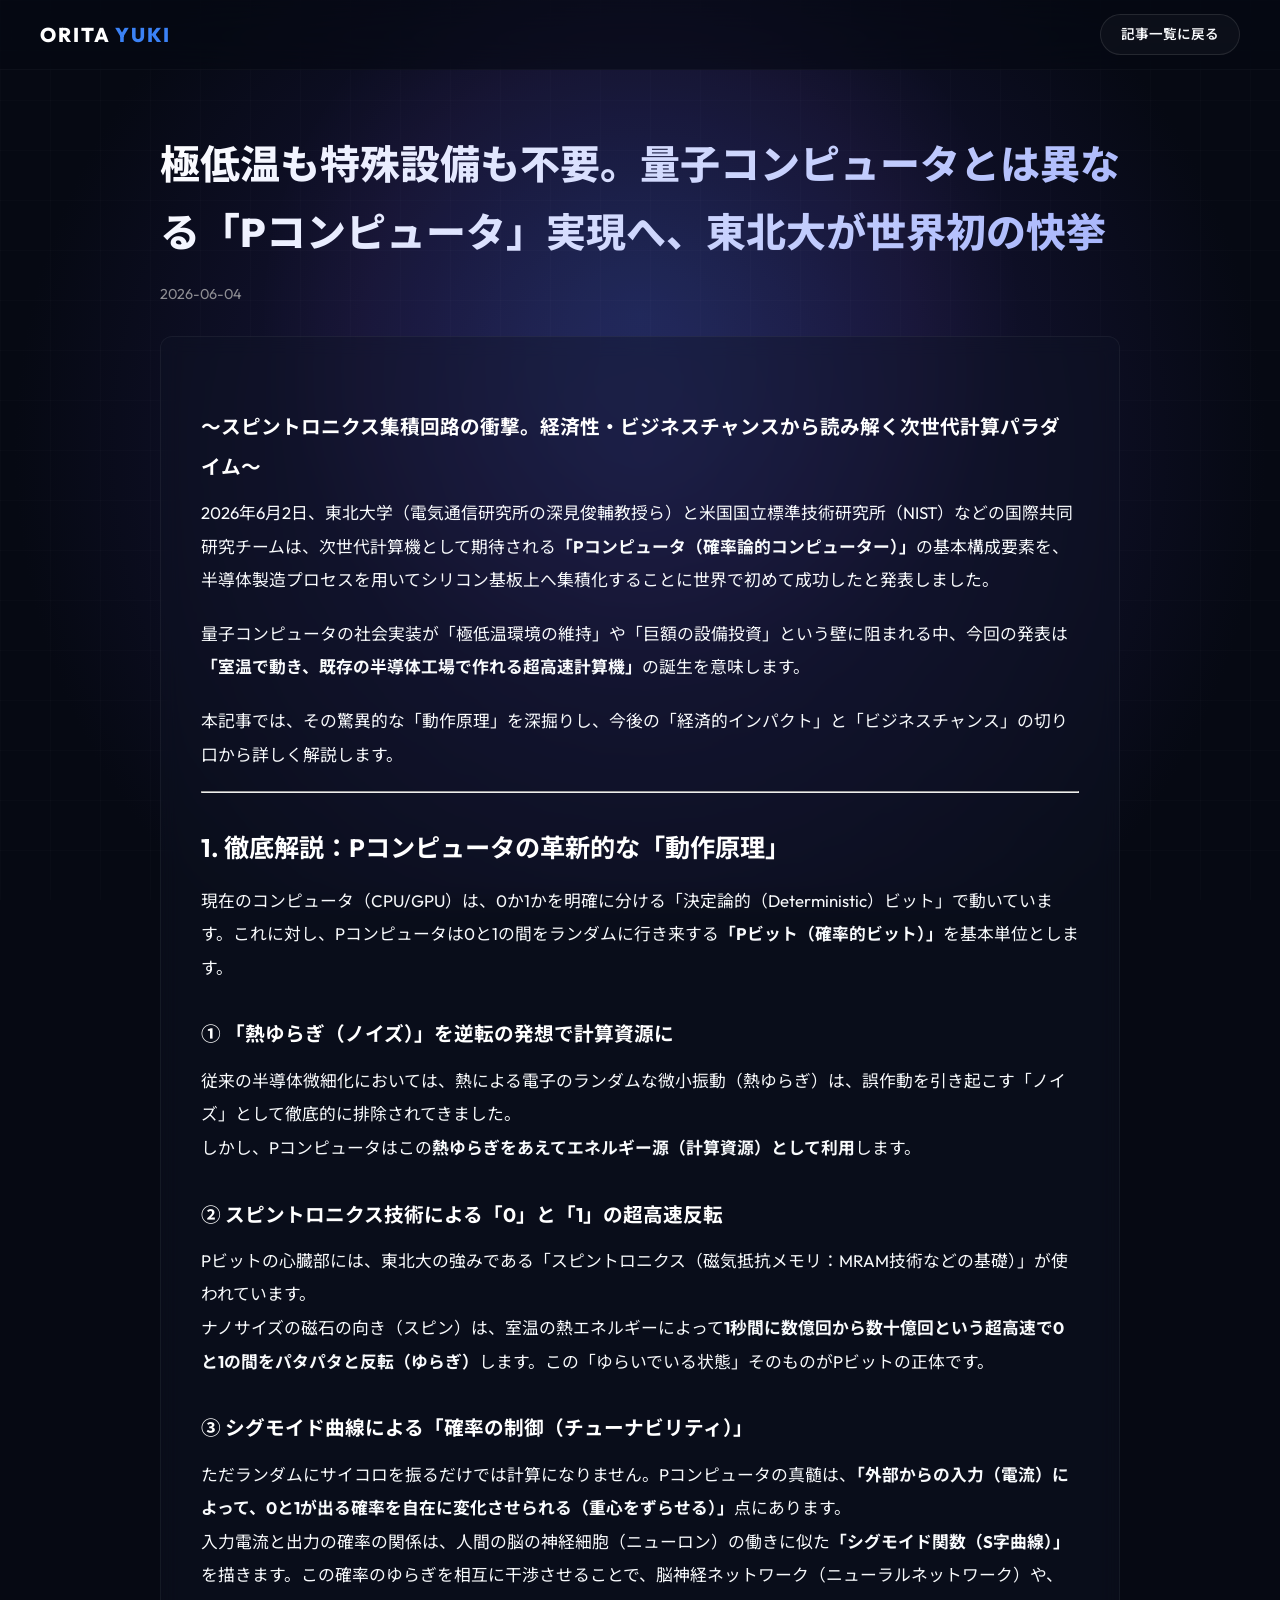
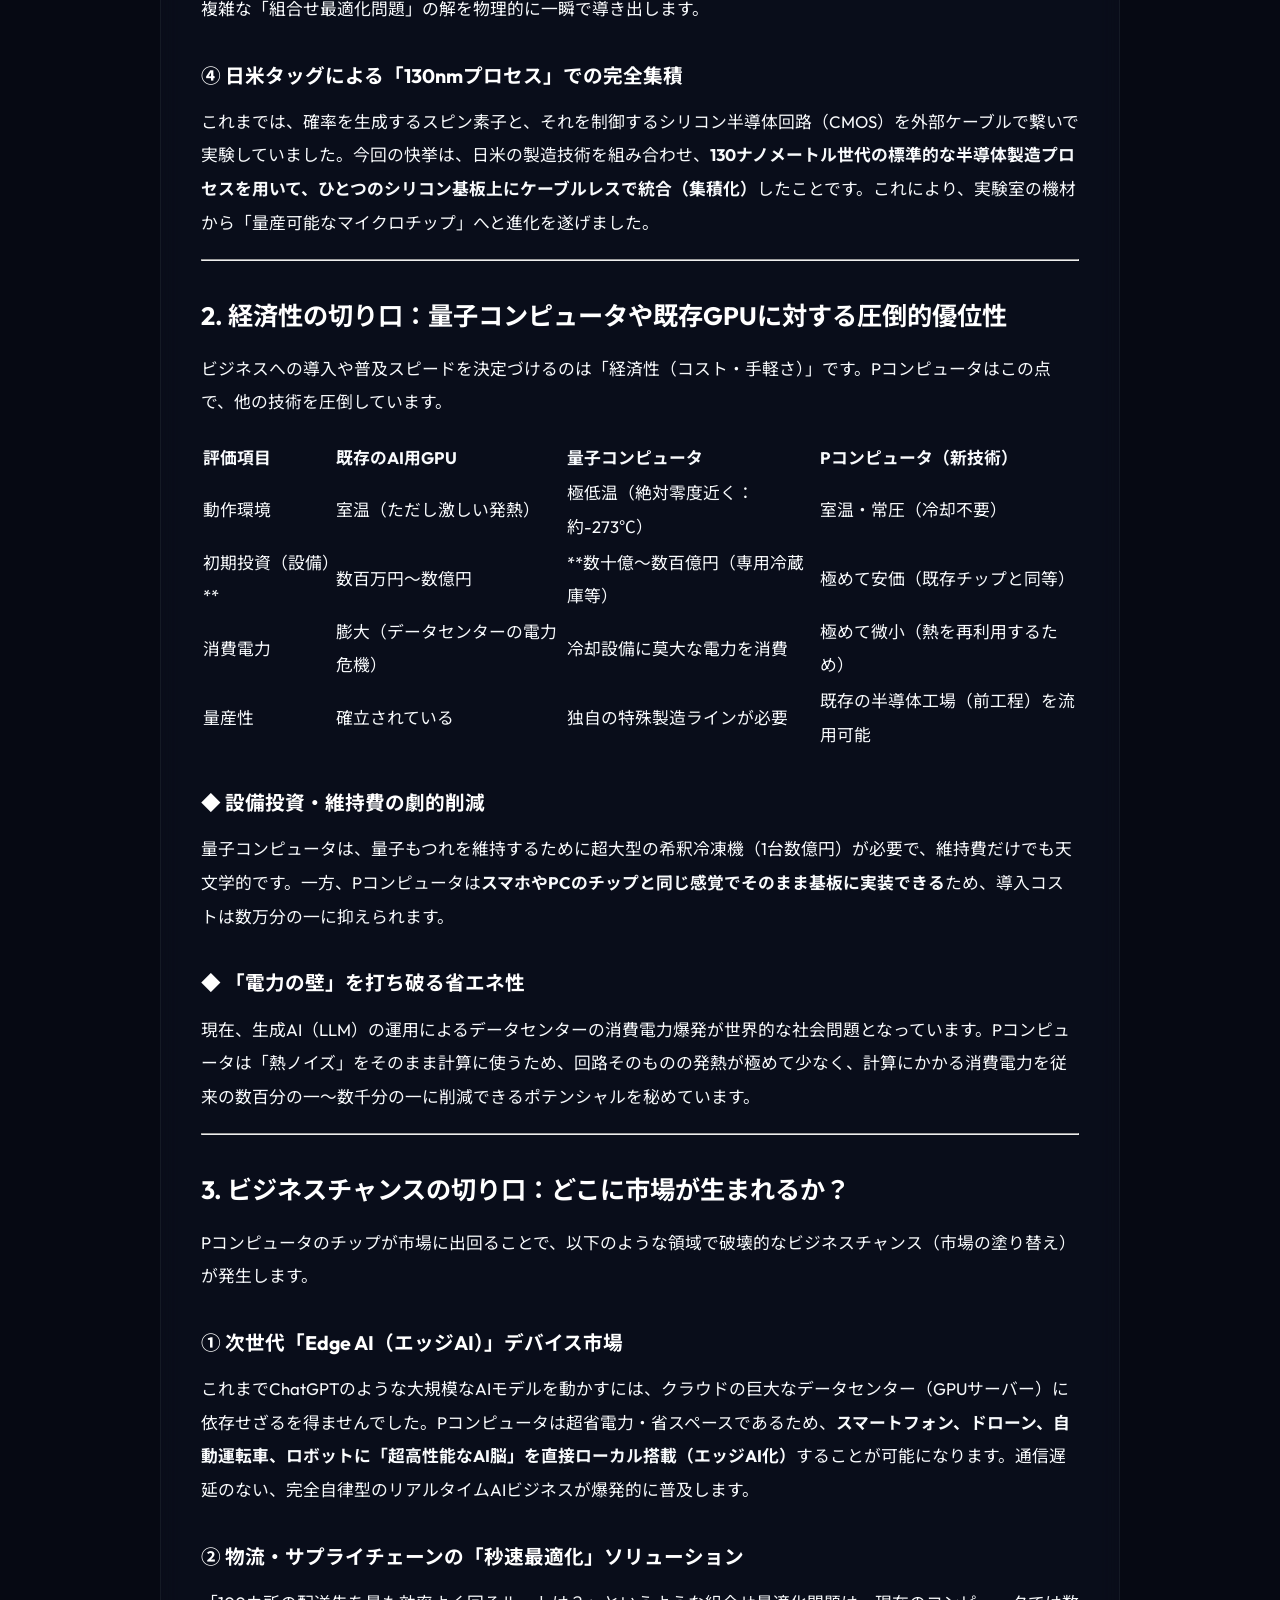
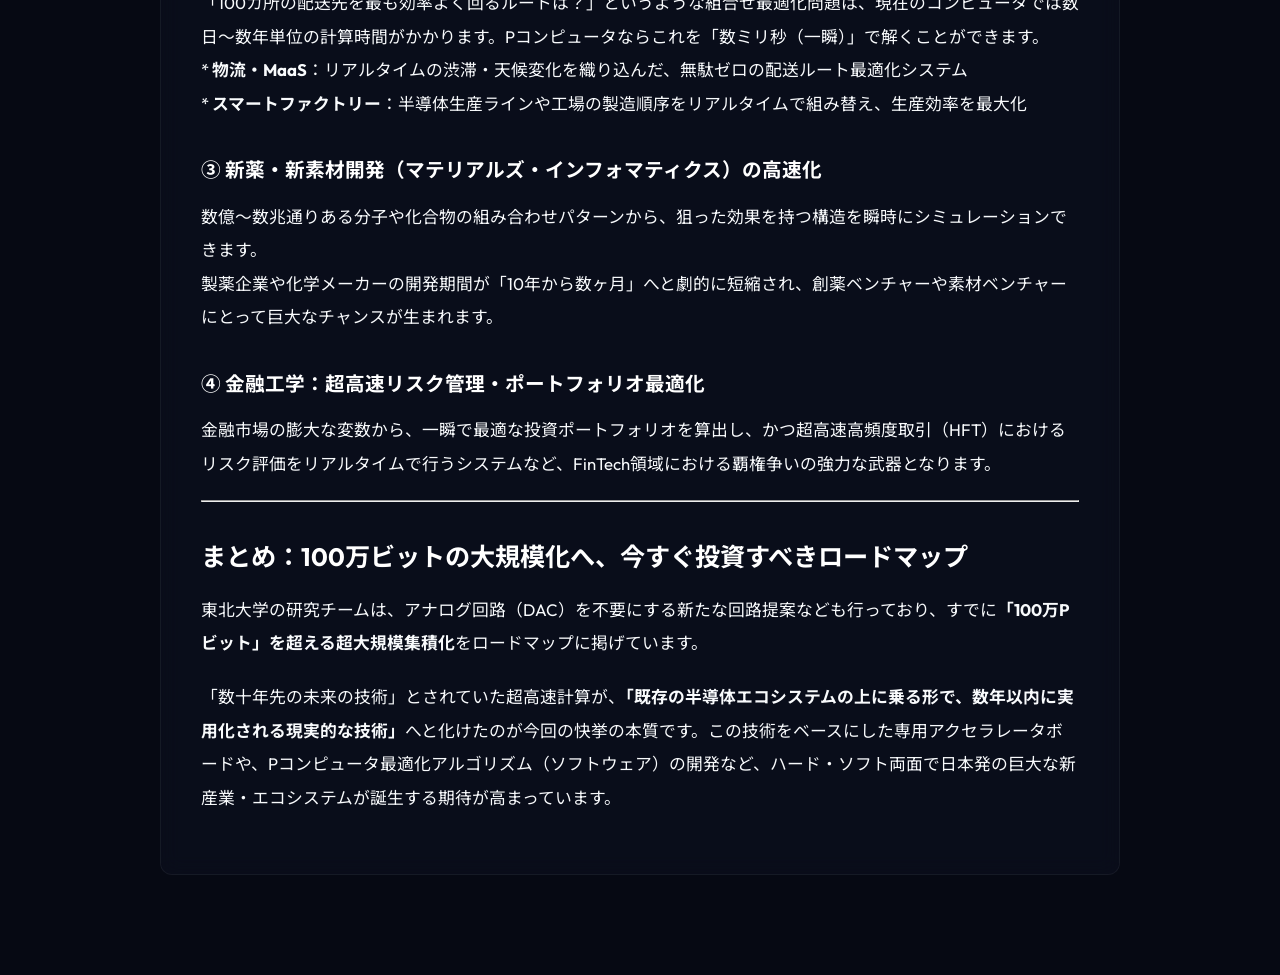
==== commit fd9cee54: "Add files via upload" ====
--- a/article_001.html
+++ b/article_001.html
@@ -3,7 +3,18 @@
 <head>
     <meta charset="UTF-8">
     <meta name="viewport" content="width=device-width, initial-scale=1.0">
-    <title>OpenWebUIについてまとめた (今度レビューします)</title>
+    <title>極低温も特殊設備も不要。量子コンピュータとは異なる「Pコンピュータ」実現へ、東北大が世界初の快挙 - 折田悠希 | ORITA YUKI</title>
+    <meta name="description" content="ネットの記事が広告だらけで読みにくかったのでAIに調べさせました">
+    <meta name="keywords" content="折田悠希, yuki orita, ORITA YUKI, MDViewer Pro, Tango pro">
+    <meta name="author" content="折田悠希">
+    <meta property="og:title" content="極低温も特殊設備も不要。量子コンピュータとは異なる「Pコンピュータ」実現へ、東北大が世界初の快挙 - 折田悠希 | ORITA YUKI">
+    <meta property="og:description" content="ネットの記事が広告だらけで読みにくかったのでAIに調べさせました">
+    <meta property="og:type" content="article">
+    <meta property="og:locale" content="ja_JP">
+    <meta property="og:site_name" content="ORITA YUKI">
+    <meta name="twitter:card" content="summary">
+    <meta name="twitter:title" content="極低温も特殊設備も不要。量子コンピュータとは異なる「Pコンピュータ」実現へ、東北大が世界初の快挙 - 折田悠希 | ORITA YUKI">
+    <meta name="twitter:description" content="ネットの記事が広告だらけで読みにくかったのでAIに調べさせました">
     <link rel="stylesheet" href="style.css">
     <style>
         .article-body {
@@ -35,1346 +46,88 @@
         <a href="articles.html" class="header-home-btn">記事一覧に戻る</a>
     </header>
     <main>
-        <h1 class="page-title reveal">OpenWebUIについてまとめた (今度レビューします)</h1>
-        <p class="article-date reveal">2026-06-03</p>
+        <h1 class="page-title reveal">極低温も特殊設備も不要。量子コンピュータとは異なる「Pコンピュータ」実現へ、東北大が世界初の快挙</h1>
+        <p class="article-date reveal">2026-06-04</p>
         <div class="article-body reveal">
-<!DOCTYPE html>
-<html lang="ja">
-<head>
-    <meta charset="UTF-8">
-    <meta name="viewport" content="width=device-width, initial-scale=1.0">
-    <title>OpenWebUI 完全ガイド 2026年5月最新版</title>
-    <style>
-        :root {
-            --primary: #0f766e;
-            --primary-light: #14b8a6;
-            --primary-dark: #0d4a45;
-            --accent: #f97316;
-            --accent-light: #fb923c;
-            --bg: #0f172a;
-            --bg-card: #1e293b;
-            --text: #f1f5f9;
-            --text-muted: #cbd5e1;
-            --border: #334155;
-        }
-
-        * {
-            margin: 0;
-            padding: 0;
-            box-sizing: border-box;
-        }
-
-        body {
-            font-family: 'Segoe UI', -apple-system, BlinkMacSystemFont, 'Helvetica Neue', sans-serif;
-            background: linear-gradient(135deg, var(--bg) 0%, #1a1f3a 100%);
-            color: var(--text);
-            line-height: 1.6;
-            overflow-x: hidden;
-        }
-
-        /* Header */
-        header {
-            background: linear-gradient(135deg, var(--primary-dark) 0%, var(--primary) 100%);
-            padding: 60px 20px;
-            text-align: center;
-            border-bottom: 2px solid var(--accent);
-            position: relative;
-            overflow: hidden;
-        }
-
-        header::before {
-            content: '';
-            position: absolute;
-            top: -50%;
-            right: -10%;
-            width: 500px;
-            height: 500px;
-            background: radial-gradient(circle, rgba(20, 184, 166, 0.1) 0%, transparent 70%);
-            border-radius: 50%;
-        }
-
-        header h1 {
-            font-size: 3em;
-            font-weight: 800;
-            margin-bottom: 10px;
-            position: relative;
-            z-index: 1;
-            letter-spacing: -1px;
-            background: linear-gradient(135deg, #ffffff 0%, var(--primary-light) 100%);
-            -webkit-background-clip: text;
-            -webkit-text-fill-color: transparent;
-            background-clip: text;
-        }
-
-        header p {
-            font-size: 1.3em;
-            color: var(--text-muted);
-            position: relative;
-            z-index: 1;
-        }
-
-        .version-badge {
-            display: inline-block;
-            background: var(--accent);
-            color: white;
-            padding: 8px 16px;
-            border-radius: 20px;
-            font-size: 0.9em;
-            font-weight: 600;
-            margin-top: 20px;
-            animation: pulse 2s ease-in-out infinite;
-        }
-
-        @keyframes pulse {
-            0%, 100% { opacity: 1; }
-            50% { opacity: 0.8; }
-        }
-
-        /* Container */
-        .container {
-            max-width: 1200px;
-            margin: 0 auto;
-            padding: 0 20px;
-        }
-
-        /* Navigation */
-        nav {
-            background: var(--bg-card);
-            border-bottom: 1px solid var(--border);
-            position: sticky;
-            top: 0;
-            z-index: 100;
-            backdrop-filter: blur(10px);
-        }
-
-        nav ul {
-            list-style: none;
-            display: flex;
-            flex-wrap: wrap;
-            max-width: 1200px;
-            margin: 0 auto;
-            padding: 0 20px;
-        }
-
-        nav a {
-            display: block;
-            padding: 15px 20px;
-            color: var(--text-muted);
-            text-decoration: none;
-            border-bottom: 3px solid transparent;
-            transition: all 0.3s ease;
-            font-weight: 500;
-        }
-
-        nav a:hover {
-            color: var(--accent);
-            border-bottom-color: var(--accent);
-        }
-
-        /* Main Content */
-        main {
-            animation: fadeIn 0.6s ease-out;
-        }
-
-        @keyframes fadeIn {
-            from {
-                opacity: 0;
-                transform: translateY(20px);
-            }
-            to {
-                opacity: 1;
-                transform: translateY(0);
-            }
-        }
-
-        /* Sections */
-        section {
-            padding: 80px 20px;
-            border-top: 1px solid var(--border);
-        }
-
-        section h2 {
-            font-size: 2.5em;
-            margin-bottom: 30px;
-            color: var(--primary-light);
-            position: relative;
-            padding-left: 20px;
-        }
-
-        section h2::before {
-            content: '';
-            position: absolute;
-            left: 0;
-            top: 50%;
-            transform: translateY(-50%);
-            width: 4px;
-            height: 40px;
-            background: linear-gradient(180deg, var(--accent) 0%, var(--primary-light) 100%);
-        }
-
-        section h3 {
-            font-size: 1.8em;
-            margin: 40px 0 20px 0;
-            color: var(--text);
-        }
-
-        /* Feature Grid */
-        .feature-grid {
-            display: grid;
-            grid-template-columns: repeat(auto-fit, minmax(300px, 1fr));
-            gap: 20px;
-            margin: 40px 0;
-        }
-
-        .feature-card {
-            background: linear-gradient(135deg, var(--bg-card) 0%, rgba(20, 184, 166, 0.05) 100%);
-            border: 1px solid var(--border);
-            border-radius: 12px;
-            padding: 30px;
-            transition: all 0.3s ease;
-            position: relative;
-            overflow: hidden;
-        }
-
-        .feature-card::before {
-            content: '';
-            position: absolute;
-            top: 0;
-            left: 0;
-            right: 0;
-            height: 3px;
-            background: linear-gradient(90deg, var(--accent), var(--primary-light));
-            transform: scaleX(0);
-            transform-origin: left;
-            transition: transform 0.3s ease;
-        }
-
-        .feature-card:hover {
-            border-color: var(--primary-light);
-            box-shadow: 0 8px 32px rgba(20, 184, 166, 0.15);
-            transform: translateY(-5px);
-        }
-
-        .feature-card:hover::before {
-            transform: scaleX(1);
-        }
-
-        .feature-card h4 {
-            font-size: 1.4em;
-            margin-bottom: 12px;
-            color: var(--accent);
-            display: flex;
-            align-items: center;
-            gap: 10px;
-        }
-
-        .feature-card p {
-            color: var(--text-muted);
-            margin-bottom: 12px;
-        }
-
-        .feature-icon {
-            font-size: 1.5em;
-        }
-
-        /* Flow Diagram */
-        .flow-diagram {
-            background: var(--bg-card);
-            border: 2px solid var(--primary-light);
-            border-radius: 12px;
-            padding: 40px;
-            margin: 40px 0;
-            position: relative;
-            overflow-x: auto;
-        }
-
-        .flow-step {
-            display: inline-flex;
-            align-items: center;
-            gap: 15px;
-            margin-right: 20px;
-            margin-bottom: 20px;
-        }
-
-        .flow-box {
-            background: linear-gradient(135deg, var(--primary) 0%, var(--primary-light) 100%);
-            color: white;
-            padding: 15px 25px;
-            border-radius: 8px;
-            font-weight: 600;
-            white-space: nowrap;
-            min-width: fit-content;
-        }
-
-        .flow-arrow {
-            color: var(--accent);
-            font-size: 1.5em;
-            font-weight: bold;
-        }
-
-        /* Code Block */
-        .code-block {
-            background: #0a0e27;
-            border: 1px solid var(--border);
-            border-radius: 8px;
-            padding: 20px;
-            margin: 20px 0;
-            overflow-x: auto;
-            font-family: 'Courier New', monospace;
-            font-size: 0.9em;
-            color: #a0aec0;
-            line-height: 1.5;
-        }
-
-        .code-block .keyword { color: #f97316; }
-        .code-block .string { color: #86efac; }
-        .code-block .comment { color: #64748b; }
-        .code-block .function { color: #60a5fa; }
-
-        /* Table */
-        table {
-            width: 100%;
-            border-collapse: collapse;
-            margin: 30px 0;
-            border-radius: 8px;
-            overflow: hidden;
-            border: 1px solid var(--border);
-        }
-
-        thead {
-            background: linear-gradient(135deg, var(--primary) 0%, var(--primary-light) 100%);
-        }
-
-        th, td {
-            padding: 16px;
-            text-align: left;
-            border-bottom: 1px solid var(--border);
-        }
-
-        tr:hover {
-            background-color: rgba(20, 184, 166, 0.05);
-        }
-
-        tbody tr:last-child td {
-            border-bottom: none;
-        }
-
-        /* Tabs */
-        .tabs {
-            margin: 40px 0;
-        }
-
-        .tab-buttons {
-            display: flex;
-            gap: 10px;
-            border-bottom: 2px solid var(--border);
-            margin-bottom: 0;
-            flex-wrap: wrap;
-        }
-
-        .tab-button {
-            background: none;
-            border: none;
-            padding: 15px 25px;
-            color: var(--text-muted);
-            cursor: pointer;
-            font-size: 1em;
-            font-weight: 600;
-            transition: all 0.3s ease;
-            border-bottom: 3px solid transparent;
-            margin-bottom: -2px;
-        }
-
-        .tab-button.active {
-            color: var(--accent);
-            border-bottom-color: var(--accent);
-        }
-
-        .tab-button:hover {
-            color: var(--text);
-        }
-
-        .tab-content {
-            background: var(--bg-card);
-            padding: 30px;
-            border-radius: 0 0 8px 8px;
-            display: none;
-            animation: fadeIn 0.3s ease;
-        }
-
-        .tab-content.active {
-            display: block;
-        }
-
-        /* Timeline */
-        .timeline {
-            position: relative;
-            padding: 20px 0;
-        }
-
-        .timeline::before {
-            content: '';
-            position: absolute;
-            left: 30px;
-            top: 0;
-            bottom: 0;
-            width: 3px;
-            background: linear-gradient(180deg, var(--primary-light) 0%, var(--accent) 100%);
-        }
-
-        .timeline-item {
-            margin-left: 100px;
-            margin-bottom: 40px;
-            position: relative;
-        }
-
-        .timeline-item::before {
-            content: '';
-            position: absolute;
-            left: -80px;
-            top: 5px;
-            width: 16px;
-            height: 16px;
-            background: var(--accent);
-            border-radius: 50%;
-            border: 3px solid var(--bg);
-            box-shadow: 0 0 0 3px var(--accent);
-        }
-
-        .timeline-date {
-            font-size: 0.9em;
-            color: var(--accent);
-            font-weight: 600;
-            margin-bottom: 5px;
-        }
-
-        .timeline-content h4 {
-            font-size: 1.2em;
-            margin-bottom: 8px;
-        }
-
-        /* Info Box */
-        .info-box {
-            background: linear-gradient(135deg, rgba(20, 184, 166, 0.1) 0%, rgba(249, 115, 22, 0.05) 100%);
-            border-left: 4px solid var(--accent);
-            padding: 20px;
-            border-radius: 8px;
-            margin: 20px 0;
-        }
-
-        .info-box strong {
-            color: var(--accent);
-        }
-
-        /* Footer */
-        footer {
-            background: var(--bg-card);
-            border-top: 1px solid var(--border);
-            padding: 40px 20px;
-            text-align: center;
-            color: var(--text-muted);
-        }
-
-        /* Responsive */
-        @media (max-width: 768px) {
-            header h1 {
-                font-size: 2em;
-            }
-
-            section {
-                padding: 40px 20px;
-            }
-
-            section h2 {
-                font-size: 1.8em;
-            }
-
-            nav ul {
-                justify-content: center;
-            }
-
-            nav a {
-                padding: 12px 15px;
-                font-size: 0.9em;
-            }
-
-            .flow-diagram {
-                padding: 20px;
-            }
-
-            .feature-grid {
-                grid-template-columns: 1fr;
-            }
-
-            table {
-                font-size: 0.9em;
-            }
-
-            th, td {
-                padding: 12px;
-            }
-        }
-
-        /* Highlight Box */
-        .highlight {
-            background: linear-gradient(135deg, rgba(249, 115, 22, 0.15) 0%, rgba(20, 184, 166, 0.15) 100%);
-            border: 1px solid var(--border);
-            padding: 20px;
-            border-radius: 8px;
-            margin: 20px 0;
-            border-left: 4px solid var(--accent);
-        }
-
-        .highlight strong {
-            color: var(--accent-light);
-        }
-
-        /* Two Column Layout */
-        .two-col {
-            display: grid;
-            grid-template-columns: 1fr 1fr;
-            gap: 40px;
-            align-items: center;
-        }
-
-        @media (max-width: 768px) {
-            .two-col {
-                grid-template-columns: 1fr;
-            }
-        }
-
-        .diagram-box {
-            background: var(--bg-card);
-            border: 2px solid var(--border);
-            border-radius: 12px;
-            padding: 30px;
-            text-align: center;
-        }
-
-        .diagram-box h4 {
-            color: var(--primary-light);
-            margin-bottom: 20px;
-        }
-
-        .diagram-svg {
-            width: 100%;
-            height: auto;
-        }
-
-        /* Scrollbar */
-        ::-webkit-scrollbar {
-            width: 10px;
-        }
-
-        ::-webkit-scrollbar-track {
-            background: var(--bg);
-        }
-
-        ::-webkit-scrollbar-thumb {
-            background: var(--primary);
-            border-radius: 5px;
-        }
-
-        ::-webkit-scrollbar-thumb:hover {
-            background: var(--primary-light);
-        }
-    </style>
-</head>
-<body>
-    <header>
-        <h1>OpenWebUI</h1>
-        <p>自分のサーバーで動かす AI プラットフォーム 完全ガイド</p>
-        <div class="version-badge">v0.9.5 | 2026年5月最新版</div>
-    </header>
-
-    <nav>
-        <ul>
-            <li><a href="#overview">概要</a></li>
-            <li><a href="#features">主な機能</a></li>
-            <li><a href="#workflow">動作フロー</a></li>
-            <li><a href="#details">機能詳細</a></li>
-            <li><a href="#patterns">活用パターン例</a></li>
-            <li><a href="#tips">運用のポイント</a></li>
-        </ul>
-    </nav>
-
-    <main>
-        <!-- Overview Section -->
-        <section id="overview">
-            <div class="container">
-                <h2>OpenWebUI とは</h2>
-                
-                <p style="font-size: 1.1em; color: var(--text-muted); margin-bottom: 30px;">
-                    OpenWebUI は、「どの AI モデルも 1 つの画面で使える」をコンセプトにした
-                    <strong style="color: var(--accent);">オープンソース</strong>の AI プラットフォームです。
-                    自分のサーバーにインストールして使うタイプで、複数の AI モデルをまとめて管理できます。
-                </p>
-
-                <div class="feature-grid">
-                    <div class="feature-card">
-                        <h4><span class="feature-icon">⭐</span>完全オープンソース</h4>
-                        <p>GitHub で 140,000 件超のスターを獲得。世界でもっとも使われているローカル AI 向けの操作画面です。</p>
-                    </div>
-                    <div class="feature-card">
-                        <h4><span class="feature-icon">🔒</span>完全オンプレミス対応</h4>
-                        <p>データを一切クラウドに送らずに動作します。社内の機密情報も安心して扱えます。</p>
-                    </div>
-                    <div class="feature-card">
-                        <h4><span class="feature-icon">🚀</span>活発な開発</h4>
-                        <p>週に複数回バージョンアップされ、新機能が次々と追加されます。直近 6 ヶ月で 50 件以上のリリース実績。</p>
-                    </div>
-                    <div class="feature-card">
-                        <h4><span class="feature-icon">🔌</span>多数の AI サービスに対応</h4>
-                        <p>Ollama・OpenAI・Anthropic・Groq など、主要な AI サービスをすべて 1 つの画面で利用できます。</p>
-                    </div>
-                    <div class="feature-card">
-                        <h4><span class="feature-icon">👥</span>企業向け機能を装備</h4>
-                        <p>役割ベースのアクセス制御（RBAC）・シングルサインオン（SSO）・LDAP など、大規模組織向けのセキュリティ機能を標準搭載。</p>
-                    </div>
-                    <div class="feature-card">
-                        <h4><span class="feature-icon">⚡</span>設定不要でデプロイ可能</h4>
-                        <p>Docker Model Runner と自動連携します。複雑な設定なしで、数分で起動できます。</p>
-                    </div>
-                </div>
-
-                <div class="highlight" style="margin-top: 40px;">
-                    <strong>対応している AI サービス:</strong> Ollama • OpenAI • Anthropic • Groq • LM Studio • vLLM • TGI • 
-                    OpenRouter • Mistral • Azure OpenAI • Cloudflare Workers AI • その他 OpenAI 互換のサービス全般
-                </div>
-            </div>
-        </section>
-
-        <!-- Features Section -->
-        <section id="features">
-            <div class="container">
-                <h2>主な機能一覧</h2>
-
-                <table>
-                    <thead>
-                        <tr>
-                            <th>機能</th>
-                            <th>説明</th>
-                            <th>用途</th>
-                        </tr>
-                    </thead>
-                    <tbody>
-                        <tr>
-                            <td><strong>📊 複数モデル同時会話</strong></td>
-                            <td>複数の AI モデルに同じ質問を同時に送って回答を比較できます</td>
-                            <td>モデルごとの違いを確認、最適なモデルを選ぶ</td>
-                        </tr>
-                        <tr>
-                            <td><strong>📚 RAG（検索拡張生成）</strong></td>
-                            <td>自社ドキュメントや知識データベースを参照して回答を生成します</td>
-                            <td>社内資料の検索、機密データの安全な活用</td>
-                        </tr>
-                        <tr>
-                            <td><strong>🔍 Web 検索連携</strong></td>
-                            <td>複数の Web 検索エンジンを切り替えて使えます</td>
-                            <td>最新情報の取得</td>
-                        </tr>
-                        <tr>
-                            <td><strong>💾 ナレッジベース</strong></td>
-                            <td>ドキュメントを永続的に登録して検索対象として使い続けられます</td>
-                            <td>組織の知識を一元管理</td>
-                        </tr>
-                        <tr>
-                            <td><strong>🎨 画像生成連携</strong></td>
-                            <td>AUTOMATIC1111・ComfyUI・DALL-E に対応しています</td>
-                            <td>会話の流れで画像を自動生成</td>
-                        </tr>
-                        <tr>
-                            <td><strong>🎤 音声入出力</strong></td>
-                            <td>ブラウザの音声機能（Web Speech API）に対応しています</td>
-                            <td>ハンズフリー操作、アクセシビリティ向上</td>
-                        </tr>
-                        <tr>
-                            <td><strong>⚙️ カスタム関数（Functions）</strong></td>
-                            <td>Python でカスタム処理を書いて組み込めます</td>
-                            <td>業務システムとの連携</td>
-                        </tr>
-                        <tr>
-                            <td><strong>🔐 RBAC（役割ベースのアクセス制御）</strong></td>
-                            <td>ユーザー・グループ単位で細かく権限を管理できます</td>
-                            <td>企業レベルのセキュリティ管理</td>
-                        </tr>
-                        <tr>
-                            <td><strong>💬 チャンネル機能</strong></td>
-                            <td>部門ごとにカスタマイズした AI 環境を作れます</td>
-                            <td>組織内での分散管理</td>
-                        </tr>
-                        <tr>
-                            <td><strong>🔗 MCP 連携</strong></td>
-                            <td>外部ツールやシステムと接続できます</td>
-                            <td>AI エージェントとして活用</td>
-                        </tr>
-                    </tbody>
-                </table>
-            </div>
-        </section>
-
-        <!-- Workflow Section -->
-        <section id="workflow" style="background: linear-gradient(135deg, rgba(20, 184, 166, 0.05) 0%, rgba(249, 115, 22, 0.05) 100%);">
-            <div class="container">
-                <h2>動作フロー</h2>
-
-                <div class="flow-diagram">
-                    <h3 style="margin-bottom: 30px; color: var(--text);">質問を送ってから回答が返ってくるまでの流れ</h3>
-                    
-                    <svg viewBox="0 0 1200 800" style="width: 100%; height: auto; margin-bottom: 30px;">
-                        <!-- Layer 1: Browser -->
-                        <rect x="20" y="20" width="280" height="100" fill="#0f766e" stroke="#14b8a6" stroke-width="2" rx="8"/>
-                        <text x="160" y="75" text-anchor="middle" fill="white" font-size="18" font-weight="bold">🌐 ユーザーのブラウザ</text>
-
-                        <!-- Arrow -->
-                        <line x1="300" y1="70" x2="380" y2="70" stroke="#f97316" stroke-width="3" marker-end="url(#arrowhead)"/>
-                        <defs>
-                            <marker id="arrowhead" markerWidth="10" markerHeight="10" refX="9" refY="3" orient="auto">
-                                <polygon points="0 0, 10 3, 0 6" fill="#f97316"/>
-                            </marker>
-                        </defs>
-
-                        <!-- Layer 2: Frontend -->
-                        <rect x="380" y="20" width="280" height="100" fill="#0f766e" stroke="#14b8a6" stroke-width="2" rx="8"/>
-                        <text x="520" y="75" text-anchor="middle" fill="white" font-size="18" font-weight="bold">🎨 OpenWebUI Frontend</text>
-
-                        <!-- Arrow -->
-                        <line x1="660" y1="70" x2="740" y2="70" stroke="#f97316" stroke-width="3"/>
-
-                        <!-- Layer 3: Backend -->
-                        <rect x="740" y="20" width="280" height="100" fill="#0f766e" stroke="#14b8a6" stroke-width="2" rx="8"/>
-                        <text x="880" y="75" text-anchor="middle" fill="white" font-size="18" font-weight="bold">⚙️ OpenWebUI Backend</text>
-
-                        <!-- Processing Pipeline -->
-                        <g>
-                            <!-- Step 1 -->
-                            <rect x="50" y="180" width="220" height="80" fill="rgba(249, 115, 22, 0.2)" stroke="#f97316" stroke-width="2" rx="8"/>
-                            <text x="160" y="205" text-anchor="middle" fill="#fb923c" font-size="14" font-weight="bold">1️⃣ プロンプト前処理</text>
-                            <text x="160" y="230" text-anchor="middle" fill="#cbd5e1" font-size="12">テンプレート適用</text>
-                            <text x="160" y="245" text-anchor="middle" fill="#cbd5e1" font-size="12">システムメッセージ付与</text>
-
-                            <!-- Step 2 -->
-                            <rect x="300" y="180" width="220" height="80" fill="rgba(20, 184, 166, 0.2)" stroke="#14b8a6" stroke-width="2" rx="8"/>
-                            <text x="410" y="205" text-anchor="middle" fill="#14b8a6" font-size="14" font-weight="bold">2️⃣ 機能分岐</text>
-                            <text x="410" y="230" text-anchor="middle" fill="#cbd5e1" font-size="12">RAG / Web検索</text>
-                            <text x="410" y="245" text-anchor="middle" fill="#cbd5e1" font-size="12">画像生成の実行判定</text>
-
-                            <!-- Step 3 -->
-                            <rect x="550" y="180" width="220" height="80" fill="rgba(249, 115, 22, 0.2)" stroke="#f97316" stroke-width="2" rx="8"/>
-                            <text x="660" y="205" text-anchor="middle" fill="#fb923c" font-size="14" font-weight="bold">3️⃣ モデル選択</text>
-                            <text x="660" y="230" text-anchor="middle" fill="#cbd5e1" font-size="12">複数モデル同時会話</text>
-                            <text x="660" y="245" text-anchor="middle" fill="#cbd5e1" font-size="12">または単一モデル</text>
-
-                            <!-- Step 4 -->
-                            <rect x="800" y="180" width="220" height="80" fill="rgba(20, 184, 166, 0.2)" stroke="#14b8a6" stroke-width="2" rx="8"/>
-                            <text x="910" y="205" text-anchor="middle" fill="#14b8a6" font-size="14" font-weight="bold">4️⃣ LLM 呼び出し</text>
-                            <text x="910" y="230" text-anchor="middle" fill="#cbd5e1" font-size="12">Ollama / OpenAI</text>
-                            <text x="910" y="245" text-anchor="middle" fill="#cbd5e1" font-size="12">/ Anthropic等</text>
-
-                            <!-- Step 5 -->
-                            <rect x="1050" y="180" width="110" height="80" fill="rgba(249, 115, 22, 0.2)" stroke="#f97316" stroke-width="2" rx="8"/>
-                            <text x="1105" y="215" text-anchor="middle" fill="#fb923c" font-size="14" font-weight="bold">5️⃣ レスポンス</text>
-                            <text x="1105" y="240" text-anchor="middle" fill="#cbd5e1" font-size="12">処理</text>
-
-                            <!-- Arrows between steps -->
-                            <line x1="270" y1="220" x2="300" y2="220" stroke="#f97316" stroke-width="2" marker-end="url(#arrowhead)"/>
-                            <line x1="520" y1="220" x2="550" y2="220" stroke="#f97316" stroke-width="2" marker-end="url(#arrowhead)"/>
-                            <line x1="770" y1="220" x2="800" y2="220" stroke="#f97316" stroke-width="2" marker-end="url(#arrowhead)"/>
-                            <line x1="1020" y1="220" x2="1050" y2="220" stroke="#f97316" stroke-width="2" marker-end="url(#arrowhead)"/>
-                        </g>
-
-                        <!-- Data Storage -->
-                        <rect x="80" y="350" width="900" height="120" fill="rgba(20, 184, 166, 0.1)" stroke="#14b8a6" stroke-width="2" rx="8"/>
-                        <text x="530" y="380" text-anchor="middle" fill="#14b8a6" font-size="16" font-weight="bold">📊 データ保存層</text>
-                        <text x="530" y="410" text-anchor="middle" fill="#cbd5e1" font-size="13">SQLite / PostgreSQL: チャット履歴・ユーザー情報の管理</text>
-                        <text x="530" y="430" text-anchor="middle" fill="#cbd5e1" font-size="13">ChromaDB / pgvector: ベクトルデータベース（RAG 用）</text>
-                        <text x="530" y="450" text-anchor="middle" fill="#cbd5e1" font-size="13">ファイルシステム: ドキュメント・設定ファイル</text>
-
-                        <!-- External Services -->
-                        <rect x="120" y="550" width="800" height="100" fill="rgba(249, 115, 22, 0.1)" stroke="#f97316" stroke-width="2" rx="8"/>
-                        <text x="520" y="580" text-anchor="middle" fill="#f97316" font-size="16" font-weight="bold">🔗 外部サービス連携（オプション）</text>
-                        <text x="520" y="610" text-anchor="middle" fill="#cbd5e1" font-size="13">Web検索 (Tavily/Bing) • 画像生成 (DALL-E/ComfyUI) • MCP (外部ツール) • SSO/LDAP (エンタープライズ認証)</text>
-                    </svg>
-                </div>
-
-                <div class="info-box">
-                    <strong>💡 ポイント:</strong> 各ステップは独立して動作し、使わない機能は自動的にスキップされます。
-                    たとえば RAG を使わない場合は Web 検索のみ実行、複数モデルを設定していない場合は 1 つのモデルだけで処理されるなど、
-                    必要な処理だけが自動的に選ばれます。
-                </div>
-            </div>
-        </section>
-
-        <!-- Features Details Section -->
-        <section id="details">
-            <div class="container">
-                <h2>機能の詳細解説</h2>
-
-                <div class="tabs">
-                    <div class="tab-buttons">
-                        <button class="tab-button active" onclick="switchTab(event, 'rag')">📚 RAG（検索拡張生成）</button>
-                        <button class="tab-button" onclick="switchTab(event, 'multi-model')">📊 マルチモデル会話</button>
-                        <button class="tab-button" onclick="switchTab(event, 'web-search')">🔍 Web 検索</button>
-                        <button class="tab-button" onclick="switchTab(event, 'knowledge')">💾 Knowledge</button>
-                    </div>
-
-                    <!-- RAG Tab -->
-                    <div id="rag" class="tab-content active">
-                        <h3 style="margin-top: 0;">RAG とは？</h3>
-                        <p>Retrieval-Augmented Generation（検索拡張生成）の略です。社内ドキュメントやナレッジベースから
-                        関連する情報を検索し、その内容を踏まえた上で AI が回答を生成する仕組みです。</p>
-
-                        <div class="two-col" style="margin: 40px 0;">
-                            <div>
-                                <h4 style="color: var(--accent); margin-bottom: 20px;">RAG の 3 層構造</h4>
-                                <div class="diagram-box">
-                                    <div style="background: linear-gradient(135deg, #0f766e 0%, #14b8a6 100%); 
-                                               padding: 15px; border-radius: 6px; margin-bottom: 15px; color: white; font-weight: bold;">
-                                        推論モデル<br/><span style="font-size: 0.85em; font-weight: normal;">Qwen / Llama など</span>
-                                    </div>
-                                    <div style="height: 20px; display: flex; align-items: center; justify-content: center; color: #f97316; font-size: 1.3em;">↓</div>
-                                    <div style="background: linear-gradient(135deg, #0f766e 0%, #14b8a6 100%); 
-                                               padding: 15px; border-radius: 6px; margin-bottom: 15px; color: white; font-weight: bold;">
-                                        埋め込みモデル（Embedding）<br/><span style="font-size: 0.85em; font-weight: normal;">multilingual-e5</span>
-                                    </div>
-                                    <div style="height: 20px; display: flex; align-items: center; justify-content: center; color: #f97316; font-size: 1.3em;">↓</div>
-                                    <div style="background: linear-gradient(135deg, #0f766e 0%, #14b8a6 100%); 
-                                               padding: 15px; border-radius: 6px; color: white; font-weight: bold;">
-                                        リランカー（再選別モデル）<br/><span style="font-size: 0.85em; font-weight: normal;">Qwen-Reranker</span>
-                                    </div>
-                                </div>
-                            </div>
-                            <div>
-                                <h4 style="color: var(--accent); margin-bottom: 20px;">処理フロー</h4>
-                                <div class="code-block" style="text-align: left;">
-ユーザー: 「2024年度の売上は？」
-    ↓
-<span class="comment">// テキストをベクトル化（Embedding）</span>
-<span class="string">「2024年度 売上」</span> → 数値の配列（意味を表す）
-    ↓
-<span class="comment">// ベクトル検索（意味で検索）</span>
-<span class="string">営業成績_2024.pdf</span> ← ヒット！
-<span class="string">Q3_営業戦略.docx</span> ← ヒット！
-    ↓
-<span class="comment">// リランキング（関連度の高い順に並び替え）</span>
-もっとも関連度の高い 1 件に絞り込み
-    ↓
-<span class="string">営業成績_2024.pdf</span> の内容を AI に渡す
-    ↓
-<span class="keyword">回答:</span> 「2024年度の売上は... 
-参照: 営業成績_2024.pdf」
-                                </div>
-                            </div>
-                        </div>
-
-                        <div class="highlight">
-                            <strong>設定のコツ:</strong><br/>
-                            ✓ 埋め込みモデルは「multilingual-e5-large」（日本語に強い）または「bge-m3」（多言語に強い）がおすすめ<br/>
-                            ✓ リランカーモデルも必ず設定しましょう（精度が大きく向上します）<br/>
-                            ✓ ドキュメントは事前に整理してから登録するとより精度が上がります
-                        </div>
-                    </div>
-
-                    <!-- Multi-Model Tab -->
-                    <div id="multi-model" class="tab-content">
-                        <h3 style="margin-top: 0;">複数モデルを並べて比較する</h3>
-                        <p>1 つの質問を複数の AI モデルに同時に送り、
-                        それぞれの回答を一画面で見比べられます。</p>
-
-                        <div class="diagram-box" style="margin: 30px 0;">
-                            <svg viewBox="0 0 800 300" style="width: 100%; height: auto;">
-                                <!-- Input -->
-                                <rect x="300" y="10" width="200" height="50" fill="#14b8a6" stroke="none" rx="6"/>
-                                <text x="400" y="40" text-anchor="middle" fill="white" font-size="16" font-weight="bold">
-                                    ユーザープロンプト
-                                </text>
-
-                                <!-- Split -->
-                                <line x1="400" y1="60" x2="400" y2="90" stroke="#f97316" stroke-width="2"/>
-                                <line x1="400" y1="90" x2="150" y2="120" stroke="#f97316" stroke-width="2"/>
-                                <line x1="400" y1="90" x2="400" y2="120" stroke="#f97316" stroke-width="2"/>
-                                <line x1="400" y1="90" x2="650" y2="120" stroke="#f97316" stroke-width="2"/>
-
-                                <!-- Model A -->
-                                <rect x="50" y="120" width="200" height="80" fill="rgba(20, 184, 166, 0.3)" stroke="#14b8a6" stroke-width="2" rx="6"/>
-                                <text x="150" y="145" text-anchor="middle" fill="#14b8a6" font-size="14" font-weight="bold">Model A</text>
-                                <text x="150" y="165" text-anchor="middle" fill="#cbd5e1" font-size="12">Qwen 2.5</text>
-                                <text x="150" y="185" text-anchor="middle" fill="#cbd5e1" font-size="11">（日本語強）</text>
-
-                                <!-- Model B -->
-                                <rect x="300" y="120" width="200" height="80" fill="rgba(249, 115, 22, 0.3)" stroke="#f97316" stroke-width="2" rx="6"/>
-                                <text x="400" y="145" text-anchor="middle" fill="#f97316" font-size="14" font-weight="bold">Model B</text>
-                                <text x="400" y="165" text-anchor="middle" fill="#cbd5e1" font-size="12">Claude API</text>
-                                <text x="400" y="185" text-anchor="middle" fill="#cbd5e1" font-size="11">（高品質）</text>
-
-                                <!-- Model C -->
-                                <rect x="550" y="120" width="200" height="80" fill="rgba(20, 184, 166, 0.3)" stroke="#14b8a6" stroke-width="2" rx="6"/>
-                                <text x="650" y="145" text-anchor="middle" fill="#14b8a6" font-size="14" font-weight="bold">Model C</text>
-                                <text x="650" y="165" text-anchor="middle" fill="#cbd5e1" font-size="12">DeepSeek-coder</text>
-                                <text x="650" y="185" text-anchor="middle" fill="#cbd5e1" font-size="11">（コード特化）</text>
-
-                                <!-- Responses -->
-                                <line x1="150" y1="200" x2="150" y2="220" stroke="#f97316" stroke-width="2"/>
-                                <line x1="400" y1="200" x2="400" y2="220" stroke="#f97316" stroke-width="2"/>
-                                <line x1="650" y1="200" x2="650" y2="220" stroke="#f97316" stroke-width="2"/>
-
-                                <!-- Result -->
-                                <rect x="200" y="220" width="400" height="60" fill="rgba(20, 184, 166, 0.2)" stroke="#14b8a6" stroke-width="2" rx="6"/>
-                                <text x="400" y="245" text-anchor="middle" fill="#14b8a6" font-size="13" font-weight="bold">
-                                    3つの回答を横並び比較
-                                </text>
-                                <text x="400" y="265" text-anchor="middle" fill="#cbd5e1" font-size="12">
-                                    各モデルの異なる視点を一画面で評価可能
-                                </text>
-                            </svg>
-                        </div>
-
-                        <h4 style="color: var(--accent);">活用例</h4>
-                        <ul style="margin-left: 20px; color: var(--text-muted);">
-                            <li><strong>コード生成:</strong> 複数のモデルが書いたコードを比較して最良のものを選ぶ</li>
-                            <li><strong>日本語文章処理:</strong> Qwen と Gemini の日本語品質を同時に比較する</li>
-                            <li><strong>意思決定サポート:</strong> 異なる得意分野を持つモデルの意見を集めて判断する</li>
-                            <li><strong>品質確認:</strong> 同じタスクに対して複数モデルが一貫した回答を出しているか検証する</li>
-                        </ul>
-                    </div>
-
-                    <!-- Web Search Tab -->
-                    <div id="web-search" class="tab-content">
-                        <h3 style="margin-top: 0;">Web 検索との連携</h3>
-                        <p>複数の Web 検索エンジンを切り替えて使え、最新情報を取得して回答に活かせます。</p>
-
-                        <h4 style="color: var(--accent); margin: 20px 0;">対応している検索サービス</h4>
-                        <div style="display: grid; grid-template-columns: repeat(auto-fit, minmax(180px, 1fr)); gap: 12px;">
-                            <div style="background: var(--bg-card); padding: 12px; border-radius: 6px; border-left: 3px solid #f97316;">
-                                🔍 SearXNG
-                            </div>
-                            <div style="background: var(--bg-card); padding: 12px; border-radius: 6px; border-left: 3px solid #f97316;">
-                                ⚡ Tavily
-                            </div>
-                            <div style="background: var(--bg-card); padding: 12px; border-radius: 6px; border-left: 3px solid #f97316;">
-                                🦁 Brave Search
-                            </div>
-                            <div style="background: var(--bg-card); padding: 12px; border-radius: 6px; border-left: 3px solid #f97316;">
-                                🦆 DuckDuckGo
-                            </div>
-                            <div style="background: var(--bg-card); padding: 12px; border-radius: 6px; border-left: 3px solid #f97316;">
-                                📊 Google PSE
-                            </div>
-                            <div style="background: var(--bg-card); padding: 12px; border-radius: 6px; border-left: 3px solid #f97316;">
-                                🔗 Serper / Serply
-                            </div>
-                            <div style="background: var(--bg-card); padding: 12px; border-radius: 6px; border-left: 3px solid #f97316;">
-                                🪟 Bing
-                            </div>
-                            <div style="background: var(--bg-card); padding: 12px; border-radius: 6px; border-left: 3px solid #f97316;">
-                                🌍 Mojeek / Jina
-                            </div>
-                        </div>
-
-                        <div class="highlight" style="margin-top: 30px;">
-                            <strong>おすすめの選び方:</strong> 社内での利用なら「SearXNG」（オープンソースで完全プライベート）、
-                            AI 向けに最適化されたものなら「Tavily」（無料枠あり）がおすすめです。
-                        </div>
-
-                        <h4 style="color: var(--accent); margin: 20px 0;">実行例</h4>
-                        <div class="code-block">
-質問: 「2026年5月の最新 AI 技術トレンドは？」
-    ↓ Web 検索 有効
-    ↓
-複数の検索サービスから並行して検索
-    ↓
-検索結果を AI へ渡す
-    ↓
-<span class="string">「2026年5月時点では OpenWebUI が 
-  14万スター超を獲得し、業界でも
-  注目を集めています...」</span>
-(参照元: Tavily 検索結果)
-                        </div>
-                    </div>
-
-                    <!-- Knowledge Tab -->
-                    <div id="knowledge" class="tab-content">
-                        <h3 style="margin-top: 0;">ナレッジベース</h3>
-                        <p>社内ドキュメントを登録・管理しておくと、チャットで質問したときに自動的に参照してくれます。</p>
-
-                        <h4 style="color: var(--accent); margin: 20px 0;">設定の流れ</h4>
-                        <div class="timeline">
-                            <div class="timeline-item">
-                                <div class="timeline-date">ステップ 1</div>
-                                <div class="timeline-content">
-                                    <h4>ドキュメントを登録する</h4>
-                                    <p>管理者設定 → ナレッジベース → ドキュメントをまとめてアップロード</p>
-                                </div>
-                            </div>
-                            <div class="timeline-item">
-                                <div class="timeline-date">ステップ 2</div>
-                                <div class="timeline-content">
-                                    <h4>モデルを選ぶ</h4>
-                                    <p>埋め込みモデル（multilingual-e5）とリランカーを設定する</p>
-                                </div>
-                            </div>
-                            <div class="timeline-item">
-                                <div class="timeline-date">ステップ 3</div>
-                                <div class="timeline-content">
-                                    <h4>自動でインデックスが作られる</h4>
-                                    <p>ドキュメントがベクトルデータベースに自動で登録される</p>
-                                </div>
-                            </div>
-                            <div class="timeline-item">
-                                <div class="timeline-date">ステップ 4</div>
-                                <div class="timeline-content">
-                                    <h4>使い始める</h4>
-                                    <p>チャットで質問すると、ナレッジベースから自動で検索・参照される</p>
-                                </div>
-                            </div>
-                        </div>
-
-                        <h4 style="color: var(--accent); margin: 30px 0;">登録例</h4>
-                        <div class="code-block">
-Knowledge へ登録:
-├─ company_info.txt （会社方針）
-├─ product_manual.pdf （製品マニュアル）
-├─ sales_data_2024.xlsx （営業データ）
-└─ faq.md （FAQ）
-
-↓ チャットで質問
-User: 「この製品の取り扱い方法は？」
-    ↓ Knowledge 自動検索
-    ↓ product_manual.pdf から該当情報抽出
-Assistant: 「その質問については、product_manual.pdf 
-             に記載があります。
-             ~ 記載内容を引用 ~」
-                        </div>
-                    </div>
-                </div>
-            </div>
-        </section>
-
-        <!-- Implementation Patterns -->
-        <section id="patterns" style="background: linear-gradient(135deg, rgba(20, 184, 166, 0.05) 0%, rgba(249, 115, 22, 0.05) 100%);">
-            <div class="container">
-                <h2>活用パターン例</h2>
-
-                <div style="margin: 40px 0;">
-                    <h3 style="color: var(--accent); margin-bottom: 20px;">パターン 1: 社内の機密情報を安全に AI で活用する</h3>
-                    <div class="feature-card" style="border-left: 4px solid var(--accent);">
-                        <h4 style="margin-bottom: 15px;">🔐 データをクラウドに一切送らない構成</h4>
-                        <div class="code-block" style="margin: 15px 0;">
-【構成】
-├─ Ollama（ローカル推論）
-│  └─ Qwen 2.5 / Llama 2
-├─ OpenWebUI（フロントエンド）
-├─ ChromaDB（ベクトルDB）
-└─ Knowledge
-   ├─ 契約書.pdf
-   ├─ 経営方針.txt
-   └─ 過去案件.xlsx
-
-【フロー】
-1. 社員: 「この契約条件は過去例と比べて？」
-2. Knowledge から関連契約を検索（ベクトル化）
-3. リランキングで最適な参照資料を抽出
-4. Ollama のローカルモデルで分析
-5. 「過去の case X と比べて、3項目が異なります」
-   ※ すべてオンプレミスで完結！
-                        </div>
-                    </div>
-                </div>
-
-                <div style="margin: 40px 0;">
-                    <h3 style="color: var(--accent); margin-bottom: 20px;">パターン 2: 複数モデルをタスク別に使い分ける</h3>
-                    <div class="feature-card" style="border-left: 4px solid var(--accent);">
-                        <h4 style="margin-bottom: 15px;">⚡ 目的に合ったモデルを選んで使う</h4>
-                        <div class="code-block" style="margin: 15px 0;">
-【モデルの使い分け】
-├─ コード生成 → DeepSeek-coder
-├─ 日本語テキスト → Qwen 2.5
-├─ 高品質回答 → Claude API
-└─ リアルタイム情報 → Web 検索連携
-
-【利用例】
-「Python で Kubernetes デプロイスクリプト作成」
-  ↓
-DeepSeek-coder へ送信
-  ↓
-「このスクリプトの最新ベストプラクティスは？」
-  ↓
-Web検索 + Claude で最新情報統合
-  ↓
-🎯 最高品質な回答が得られる
-                        </div>
-                    </div>
-                </div>
-
-                <div style="margin: 40px 0;">
-                    <h3 style="color: var(--accent); margin-bottom: 20px;">パターン 3: 全社員が使える AI 知識共有システムを作る</h3>
-                    <div class="feature-card" style="border-left: 4px solid var(--accent);">
-                        <h4 style="margin-bottom: 15px;">👥 部門ごとにカスタマイズした AI 環境</h4>
-                        <div class="code-block" style="margin: 15px 0;">
-【構成】
-マーケティング部門
-├─ モデル: GPT-4（高品質）+ Web検索
-├─ Knowledge: 競合分析・トレンド資料
-└─ チャネル: #marketing_ai
-
-技術部門
-├─ モデル: DeepSeek-coder（コード特化）
-├─ Knowledge: 技術仕様・コードレビュー
-├─ Functions: 社内 API 連携 OK
-└─ チャネル: #tech_ai
-
-営業部門
-├─ モデル: Qwen 2.5（軽量・日本語強）
-├─ Knowledge: 顧客情報・提案テンプレート
-└─ チャネル: #sales_ai
-
-【管理】
-✓ PostgreSQL で複数ユーザー対応
-✓ RBAC で部門間のアクセス制限
-✓ チャネルごとの使用ログ監査
-                        </div>
-                    </div>
-                </div>
-            </div>
-        </section>
-
-        <!-- Operations Tips -->
-        <section id="tips">
-            <div class="container">
-                <h2>本番運用のポイント</h2>
-
-                <div class="feature-grid">
-                    <div class="feature-card">
-                        <h4><span class="feature-icon">💾</span>データベースの選び方</h4>
-                        <p><strong>開発・検証時:</strong> SQLite（初期設定のまま使える）<br/>
-                        <strong>本番利用時:</strong> PostgreSQL への移行を推奨<br/>
-                        複数人が同時に利用する環境では必須です</p>
-                    </div>
-                    <div class="feature-card">
-                        <h4><span class="feature-icon">⚡</span>ベクトル検索の高速化</h4>
-                        <p>ChromaDB のデータフォルダを SSD に置くと速くなります。<br/>
-                        PostgreSQL を使う場合は pgvector 拡張機能を活用しましょう。</p>
-                    </div>
-                    <div class="feature-card">
-                        <h4><span class="feature-icon">📦</span>メモリ管理</h4>
-                        <p>チャット履歴が増えすぎると表示が遅くなります。<br/>
-                        500 件を目安にアーカイブすることをおすすめします。</p>
-                    </div>
-                    <div class="feature-card">
-                        <h4><span class="feature-icon">⏱️</span>リバースプロキシの設定</h4>
-                        <p>長時間かかる回答の途切れを防ぐための設定です。<br/>
-                        Nginx の場合: <code>proxy_read_timeout 300s</code></p>
-                    </div>
-                    <div class="feature-card">
-                        <h4><span class="feature-icon">🔧</span>本番モードで起動する</h4>
-                        <p><code>ENABLE_FRONTEND_HMR=false</code> で設定します。<br/>
-                        ブラウザの開発者拡張機能を無効化した状態で動かしましょう。</p>
-                    </div>
-                    <div class="feature-card">
-                        <h4><span class="feature-icon">🛡️</span>セキュリティ強化</h4>
-                        <p>SSRF（サーバー経由の不正リクエスト）対策が実装済みです。<br/>
-                        内部ネットワークへの不正アクセスを防げます。</p>
-                    </div>
-                </div>
-
-                <h3 style="margin-top: 50px; color: var(--accent);">PostgreSQL への移行方法</h3>
-                <div class="code-block">
-# 環境変数に設定して起動します
-DATABASE_URL=postgresql://user:pass@host:5432/openwebui
-
-# 初回起動時にテーブルが自動で作成されます
-docker run ... -e DATABASE_URL=postgresql://... open-webui/open-webui
-                </div>
-
-                <h3 style="color: var(--accent);">アップデートの方針</h3>
-                <div class="info-box">
-                    <strong>開発ペース:</strong> OpenWebUI はほぼ毎週、複数回アップデートされます。
-                    定期的に更新してセキュリティパッチや新機能を取り込みましょう。
-                    <br/><br/>
-                    <strong>更新方法:</strong> Docker を使っていれば、コマンド 1 つで最新版に更新できます。
-                    面倒な設定変更は不要です。
-                </div>
-            </div>
-        </section>
-
-        <!-- Recent Updates -->
-        <section style="background: linear-gradient(135deg, rgba(20, 184, 166, 0.05) 0%, rgba(249, 115, 22, 0.05) 100%);">
-            <div class="container">
-                <h2>最近のアップデート履歴</h2>
-
-                <div class="timeline">
-                    <div class="timeline-item">
-                        <div class="timeline-date">2026年5月</div>
-                        <div class="timeline-content">
-                            <h4>v0.9.5 リリース</h4>
-                            <p>不正リクエスト対策（SSRF 防御）の強化、Markdown 表示をチャットごとに制御できる機能を追加</p>
-                        </div>
-                    </div>
-                    <div class="timeline-item">
-                        <div class="timeline-date">2026年4月</div>
-                        <div class="timeline-content">
-                            <h4>Docker Model Runner との統合</h4>
-                            <p>設定なしで数分で起動できるようになりました</p>
-                        </div>
-                    </div>
-                    <div class="timeline-item">
-                        <div class="timeline-date">2026年3月</div>
-                        <div class="timeline-content">
-                            <h4>MCP サーバー対応の本格化</h4>
-                            <p>外部ツールと連携して AI エージェントとして使えるように</p>
-                        </div>
-                    </div>
-                    <div class="timeline-item">
-                        <div class="timeline-date">2026年2月</div>
-                        <div class="timeline-content">
-                            <h4>PostgreSQL での pgvector（ベクトル検索）対応</h4>
-                            <p>RAG の検索速度が大幅に向上しました</p>
-                        </div>
-                    </div>
-                    <div class="timeline-item">
-                        <div class="timeline-date">2025年12月</div>
-                        <div class="timeline-content">
-                            <h4>ナレッジベース機能を大幅刷新</h4>
-                            <p>操作画面が一新され、より直感的に使えるようになりました</p>
-                        </div>
-                    </div>
-                </div>
-
-                <div class="highlight" style="margin-top: 40px;">
-                    <strong>注目:</strong> OpenWebUI は開発がとても活発で、
-                    すべての新機能や改善点を追いかけるのは大変です。
-                    <a href="https://github.com/open-webui/open-webui/releases" 
-                       style="color: var(--accent-light); text-decoration: none; font-weight: 600;">
-                        公式リリースページ
-                    </a>
-                    を定期的にチェックしましょう。
-                </div>
-            </div>
-        </section>
-
-        <!-- Summary -->
-        <section>
-            <div class="container">
-                <h2>まとめ</h2>
-
-                <div class="two-col">
-                    <div>
-                        <h3 style="color: var(--accent); margin-bottom: 15px;">✅ 向いているケース</h3>
-                        <ul style="list-style: none;">
-                            <li style="margin: 12px 0; padding-left: 25px; position: relative;">
-                                <span style="position: absolute; left: 0;">✓</span>
-                                社内の機密データを扱う組織
-                            </li>
-                            <li style="margin: 12px 0; padding-left: 25px; position: relative;">
-                                <span style="position: absolute; left: 0;">✓</span>
-                                複数の AI モデルを比較・使い分けたい
-                            </li>
-                            <li style="margin: 12px 0; padding-left: 25px; position: relative;">
-                                <span style="position: absolute; left: 0;">✓</span>
-                                ローカルモデルとクラウド API を組み合わせたい
-                            </li>
-                            <li style="margin: 12px 0; padding-left: 25px; position: relative;">
-                                <span style="position: absolute; left: 0;">✓</span>
-                                RAG で自社ドキュメントを AI に参照させたい
-                            </li>
-                            <li style="margin: 12px 0; padding-left: 25px; position: relative;">
-                                <span style="position: absolute; left: 0;">✓</span>
-                                企業レベルのセキュリティが必要
-                            </li>
-                        </ul>
-                    </div>
-                    <div>
-                        <h3 style="color: var(--accent); margin-bottom: 15px;">❌ 向いていないケース</h3>
-                        <ul style="list-style: none;">
-                            <li style="margin: 12px 0; padding-left: 25px; position: relative;">
-                                <span style="position: absolute; left: 0;">✗</span>
-                                とにかく手軽に使いたい（ChatGPT で十分）
-                            </li>
-                            <li style="margin: 12px 0; padding-left: 25px; position: relative;">
-                                <span style="position: absolute; left: 0;">✗</span>
-                                専門的なデータ分析（専用ツールを推奨）
-                            </li>
-                            <li style="margin: 12px 0; padding-left: 25px; position: relative;">
-                                <span style="position: absolute; left: 0;">✗</span>
-                                本格的な画像生成（Stable Diffusion WebUI を推奨）
-                            </li>
-                            <li style="margin: 12px 0; padding-left: 25px; position: relative;">
-                                <span style="position: absolute; left: 0;">✗</span>
-                                コードを一切書きたくない（UI がエンジニア向け）
-                            </li>
-                        </ul>
-                    </div>
-                </div>
-
-                <div class="highlight" style="margin-top: 40px; text-align: center;">
-                    <h3 style="color: var(--accent); margin-bottom: 15px;">🚀 次のステップ</h3>
-                    <p style="font-size: 1.1em;">
-                        まずは Docker でローカルに立ち上げて、RAG に自分のドキュメントを読み込ませてみてください。<br/>
-                        想像以上にいろんなことができると感じるはずです！
-                    </p>
-                </div>
-            </div>
-        </section>
-    </main>
-
-    <footer>
-        <p>&copy; 2026 OpenWebUI Complete Guide. 
-        Based on latest information as of May 2026.</p>
-        <p style="margin-top: 15px; font-size: 0.9em;">
-            Official: <a href="https://github.com/open-webui/open-webui" style="color: var(--accent-light); text-decoration: none;">
-                GitHub - open-webui/open-webui
-            </a>
-        </p>
-    </footer>
-
-    <script>
-        function switchTab(event, tabName) {
-            // Hide all tab contents
-            const contents = document.querySelectorAll('.tab-content');
-            contents.forEach(content => content.classList.remove('active'));
-            
-            // Remove active class from all buttons
-            const buttons = document.querySelectorAll('.tab-button');
-            buttons.forEach(button => button.classList.remove('active'));
-            
-            // Show the current tab and mark button as active
-            document.getElementById(tabName).classList.add('active');
-            event.target.classList.add('active');
-        }
-
-        // Smooth scroll for anchor links
-        document.querySelectorAll('nav a').forEach(anchor => {
-            anchor.addEventListener('click', function (e) {
-                e.preventDefault();
-                const targetId = this.getAttribute('href').substring(1);
-                const targetSection = document.getElementById(targetId);
-                if (targetSection) {
-                    targetSection.scrollIntoView({ behavior: 'smooth' });
-                }
-            });
-        });
-
-        // Add scroll animation for sections
-        const observerOptions = {
-            threshold: 0.1,
-            rootMargin: '0px 0px -50px 0px'
-        };
-
-        const observer = new IntersectionObserver(function(entries) {
-            entries.forEach(entry => {
-                if (entry.isIntersecting) {
-                    entry.target.style.animation = 'fadeIn 0.6s ease-out';
-                }
-            });
-        }, observerOptions);
-
-        document.querySelectorAll('section').forEach(section => {
-            observer.observe(section);
-        });
-    </script>
-</body>
-</html>
-
+<h3>〜スピントロニクス集積回路の衝撃。経済性・ビジネスチャンスから読み解く次世代計算パラダイム〜</h3>
+<p>2026年6月2日、東北大学（電気通信研究所の深見俊輔教授ら）と米国国立標準技術研究所（NIST）などの国際共同研究チームは、次世代計算機として期待される<strong>「Pコンピュータ（確率論的コンピューター）」</strong>の基本構成要素を、半導体製造プロセスを用いてシリコン基板上へ集積化することに世界で初めて成功したと発表しました。</p>
+<p>量子コンピュータの社会実装が「極低温環境の維持」や「巨額の設備投資」という壁に阻まれる中、今回の発表は<strong>「室温で動き、既存の半導体工場で作れる超高速計算機」</strong>の誕生を意味します。</p>
+<p>本記事では、その驚異的な「動作原理」を深掘りし、今後の「経済的インパクト」と「ビジネスチャンス」の切り口から詳しく解説します。</p>
+<hr />
+<h2>1. 徹底解説：Pコンピュータの革新的な「動作原理」</h2>
+<p>現在のコンピュータ（CPU/GPU）は、0か1かを明確に分ける「決定論的（Deterministic）ビット」で動いています。これに対し、Pコンピュータは0と1の間をランダムに行き来する<strong>「Pビット（確率的ビット）」</strong>を基本単位とします。</p>
+<h3>① 「熱ゆらぎ（ノイズ）」を逆転の発想で計算資源に</h3>
+<p>従来の半導体微細化においては、熱による電子のランダムな微小振動（熱ゆらぎ）は、誤作動を引き起こす「ノイズ」として徹底的に排除されてきました。<br />
+しかし、Pコンピュータはこの<strong>熱ゆらぎをあえてエネルギー源（計算資源）として利用</strong>します。</p>
+<h3>② スピントロニクス技術による「0」と「1」の超高速反転</h3>
+<p>Pビットの心臓部には、東北大の強みである「スピントロニクス（磁気抵抗メモリ：MRAM技術などの基礎）」が使われています。<br />
+ナノサイズの磁石の向き（スピン）は、室温の熱エネルギーによって<strong>1秒間に数億回から数十億回という超高速で0と1の間をパタパタと反転（ゆらぎ）</strong>します。この「ゆらいでいる状態」そのものがPビットの正体です。</p>
+<h3>③ シグモイド曲線による「確率の制御（チューナビリティ）」</h3>
+<p>ただランダムにサイコロを振るだけでは計算になりません。Pコンピュータの真髄は、<strong>「外部からの入力（電流）によって、0と1が出る確率を自在に変化させられる（重心をずらせる）」</strong>点にあります。<br />
+入力電流と出力の確率の関係は、人間の脳の神経細胞（ニューロン）の働きに似た<strong>「シグモイド関数（S字曲線）」</strong>を描きます。この確率のゆらぎを相互に干渉させることで、脳神経ネットワーク（ニューラルネットワーク）や、複雑な「組合せ最適化問題」の解を物理的に一瞬で導き出します。</p>
+<h3>④ 日米タッグによる「130nmプロセス」での完全集積</h3>
+<p>これまでは、確率を生成するスピン素子と、それを制御するシリコン半導体回路（CMOS）を外部ケーブルで繋いで実験していました。今回の快挙は、日米の製造技術を組み合わせ、<strong>130ナノメートル世代の標準的な半導体製造プロセスを用いて、ひとつのシリコン基板上にケーブルレスで統合（集積化）</strong>したことです。これにより、実験室の機材から「量産可能なマイクロチップ」へと進化を遂げました。</p>
+<hr />
+<h2>2. 経済性の切り口：量子コンピュータや既存GPUに対する圧倒的優位性</h2>
+<p>ビジネスへの導入や普及スピードを決定づけるのは「経済性（コスト・手軽さ）」です。Pコンピュータはこの点で、他の技術を圧倒しています。</p>
+<table>
+<thead>
+<tr>
+<th style="text-align: left;">評価項目</th>
+<th style="text-align: left;">既存のAI用GPU</th>
+<th style="text-align: left;">量子コンピュータ</th>
+<th style="text-align: left;">Pコンピュータ（新技術）</th>
+</tr>
+</thead>
+<tbody>
+<tr>
+<td style="text-align: left;">動作環境</td>
+<td style="text-align: left;">室温（ただし激しい発熱）</td>
+<td style="text-align: left;">極低温（絶対零度近く：約-273℃）</td>
+<td style="text-align: left;">室温・常圧（冷却不要）</td>
+</tr>
+<tr>
+<td style="text-align: left;">初期投資（設備）**</td>
+<td style="text-align: left;">数百万円〜数億円</td>
+<td style="text-align: left;">**数十億〜数百億円（専用冷蔵庫等）</td>
+<td style="text-align: left;">極めて安価（既存チップと同等）</td>
+</tr>
+<tr>
+<td style="text-align: left;">消費電力</td>
+<td style="text-align: left;">膨大（データセンターの電力危機）</td>
+<td style="text-align: left;">冷却設備に莫大な電力を消費</td>
+<td style="text-align: left;">極めて微小（熱を再利用するため）</td>
+</tr>
+<tr>
+<td style="text-align: left;">量産性</td>
+<td style="text-align: left;">確立されている</td>
+<td style="text-align: left;">独自の特殊製造ラインが必要</td>
+<td style="text-align: left;">既存の半導体工場（前工程）を流用可能</td>
+</tr>
+</tbody>
+</table>
+<h3>◆ 設備投資・維持費の劇的削減</h3>
+<p>量子コンピュータは、量子もつれを維持するために超大型の希釈冷凍機（1台数億円）が必要で、維持費だけでも天文学的です。一方、Pコンピュータは<strong>スマホやPCのチップと同じ感覚でそのまま基板に実装できる</strong>ため、導入コストは数万分の一に抑えられます。</p>
+<h3>◆ 「電力の壁」を打ち破る省エネ性</h3>
+<p>現在、生成AI（LLM）の運用によるデータセンターの消費電力爆発が世界的な社会問題となっています。Pコンピュータは「熱ノイズ」をそのまま計算に使うため、回路そのものの発熱が極めて少なく、計算にかかる消費電力を従来の数百分の一〜数千分の一に削減できるポテンシャルを秘めています。</p>
+<hr />
+<h2>3. ビジネスチャンスの切り口：どこに市場が生まれるか？</h2>
+<p>Pコンピュータのチップが市場に出回ることで、以下のような領域で破壊的なビジネスチャンス（市場の塗り替え）が発生します。</p>
+<h3>① 次世代「Edge AI（エッジAI）」デバイス市場</h3>
+<p>これまでChatGPTのような大規模なAIモデルを動かすには、クラウドの巨大なデータセンター（GPUサーバー）に依存せざるを得ませんでした。Pコンピュータは超省電力・省スペースであるため、<strong>スマートフォン、ドローン、自動運転車、ロボットに「超高性能なAI脳」を直接ローカル搭載（エッジAI化）</strong>することが可能になります。通信遅延のない、完全自律型のリアルタイムAIビジネスが爆発的に普及します。</p>
+<h3>② 物流・サプライチェーンの「秒速最適化」ソリューション</h3>
+<p>「100カ所の配送先を最も効率よく回るルートは？」というような組合せ最適化問題は、現在のコンピュータでは数日〜数年単位の計算時間がかかります。Pコンピュータならこれを「数ミリ秒（一瞬）」で解くことができます。<br />
+* <strong>物流・MaaS</strong>：リアルタイムの渋滞・天候変化を織り込んだ、無駄ゼロの配送ルート最適化システム<br />
+* <strong>スマートファクトリー</strong>：半導体生産ラインや工場の製造順序をリアルタイムで組み替え、生産効率を最大化</p>
+<h3>③ 新薬・新素材開発（マテリアルズ・インフォマティクス）の高速化</h3>
+<p>数億〜数兆通りある分子や化合物の組み合わせパターンから、狙った効果を持つ構造を瞬時にシミュレーションできます。<br />
+製薬企業や化学メーカーの開発期間が「10年から数ヶ月」へと劇的に短縮され、創薬ベンチャーや素材ベンチャーにとって巨大なチャンスが生まれます。</p>
+<h3>④ 金融工学：超高速リスク管理・ポートフォリオ最適化</h3>
+<p>金融市場の膨大な変数から、一瞬で最適な投資ポートフォリオを算出し、かつ超高速高頻度取引（HFT）におけるリスク評価をリアルタイムで行うシステムなど、FinTech領域における覇権争いの強力な武器となります。</p>
+<hr />
+<h2>まとめ：100万ビットの大規模化へ、今すぐ投資すべきロードマップ</h2>
+<p>東北大学の研究チームは、アナログ回路（DAC）を不要にする新たな回路提案なども行っており、すでに<strong>「100万Pビット」を超える超大規模集積化</strong>をロードマップに掲げています。</p>
+<p>「数十年先の未来の技術」とされていた超高速計算が、<strong>「既存の半導体エコシステムの上に乗る形で、数年以内に実用化される現実的な技術」</strong>へと化けたのが今回の快挙の本質です。この技術をベースにした専用アクセラレータボードや、Pコンピュータ最適化アルゴリズム（ソフトウェア）の開発など、ハード・ソフト両面で日本発の巨大な新産業・エコシステムが誕生する期待が高まっています。</p>
         </div>
     </main>
     <script src="main.js"></script>
